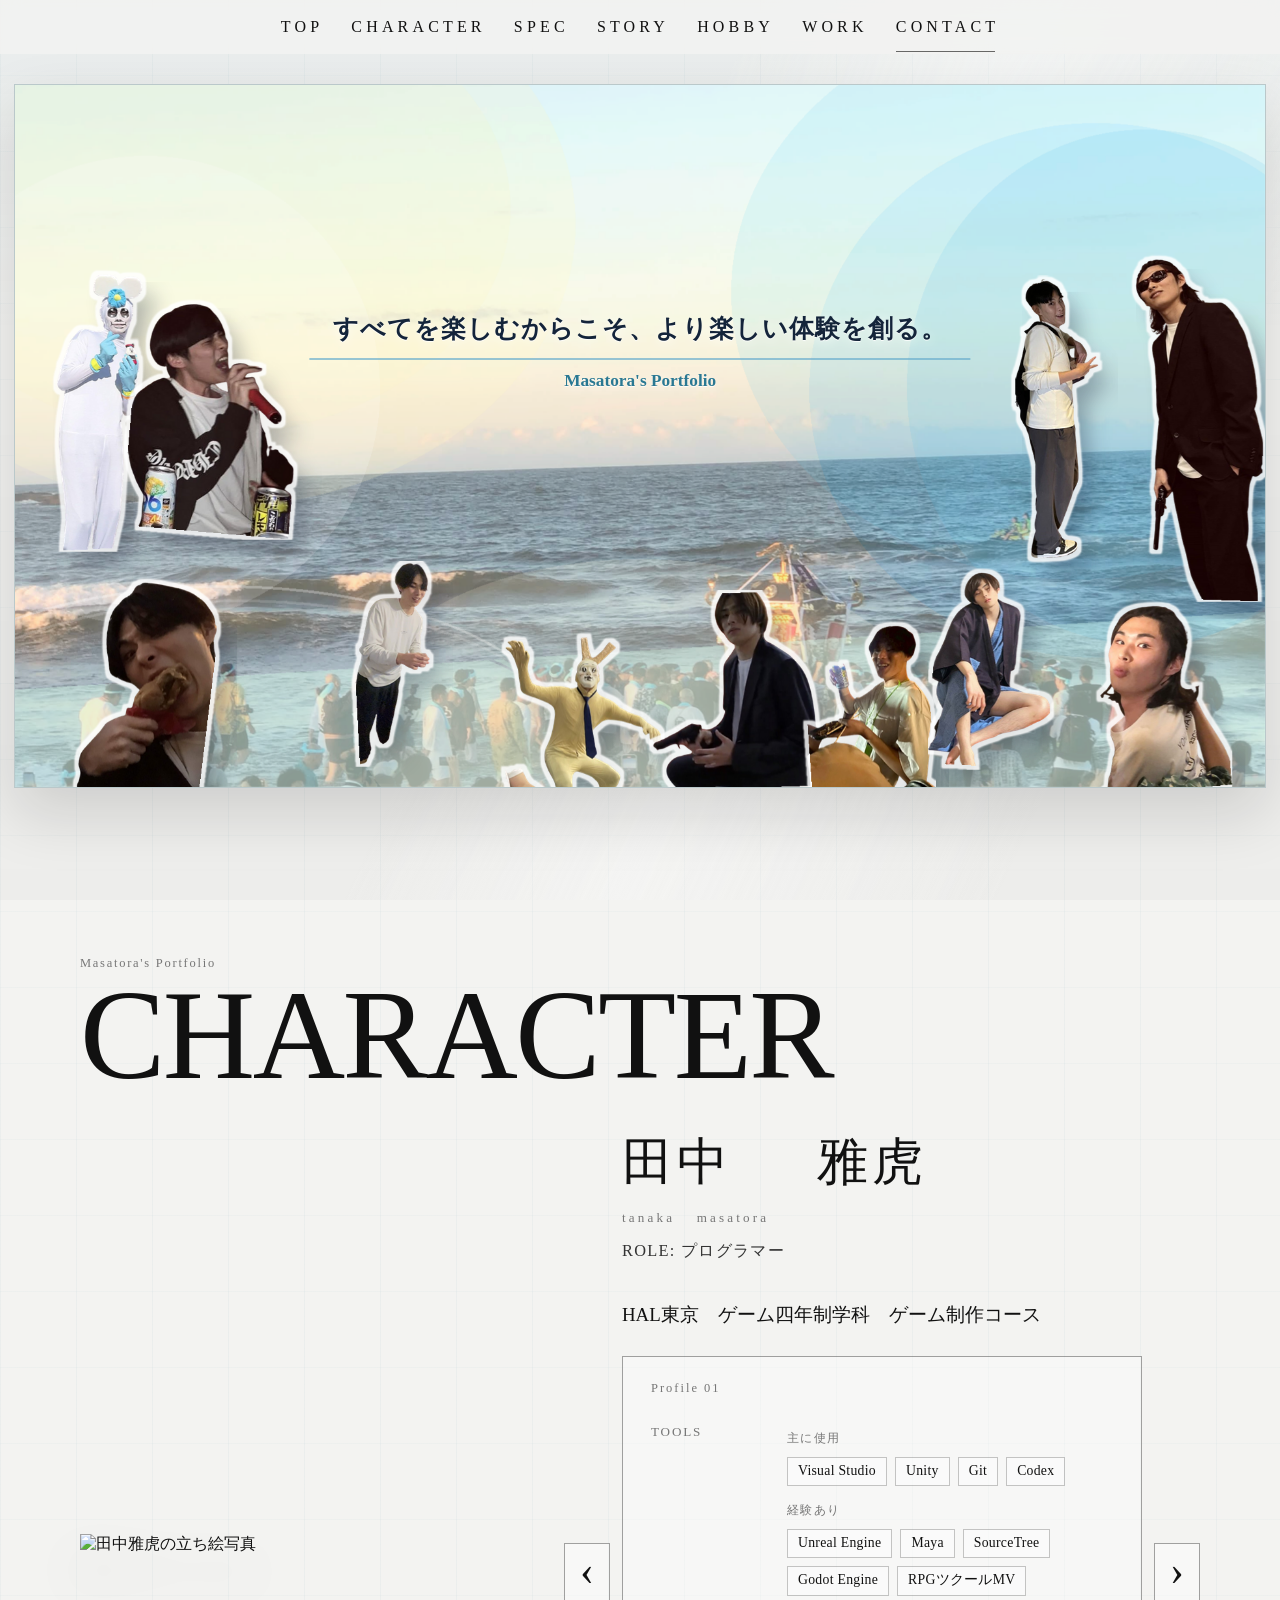
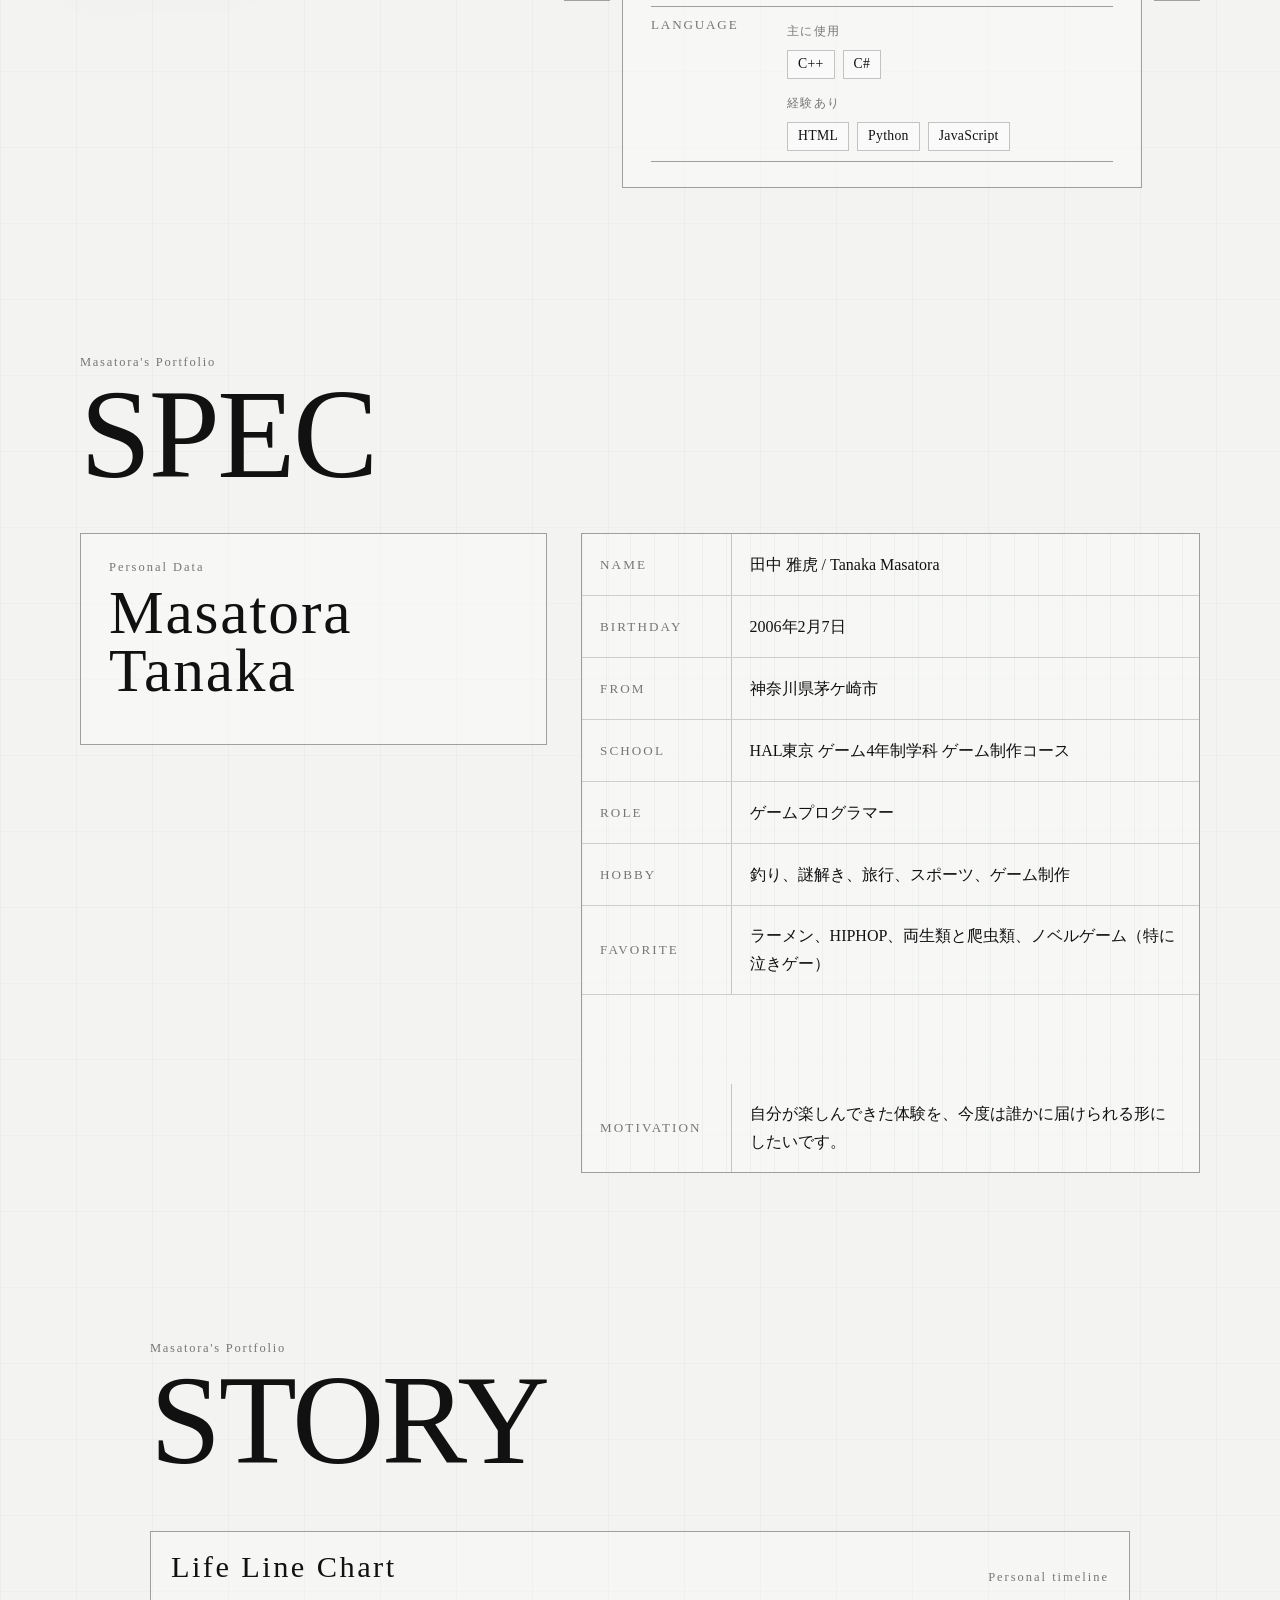
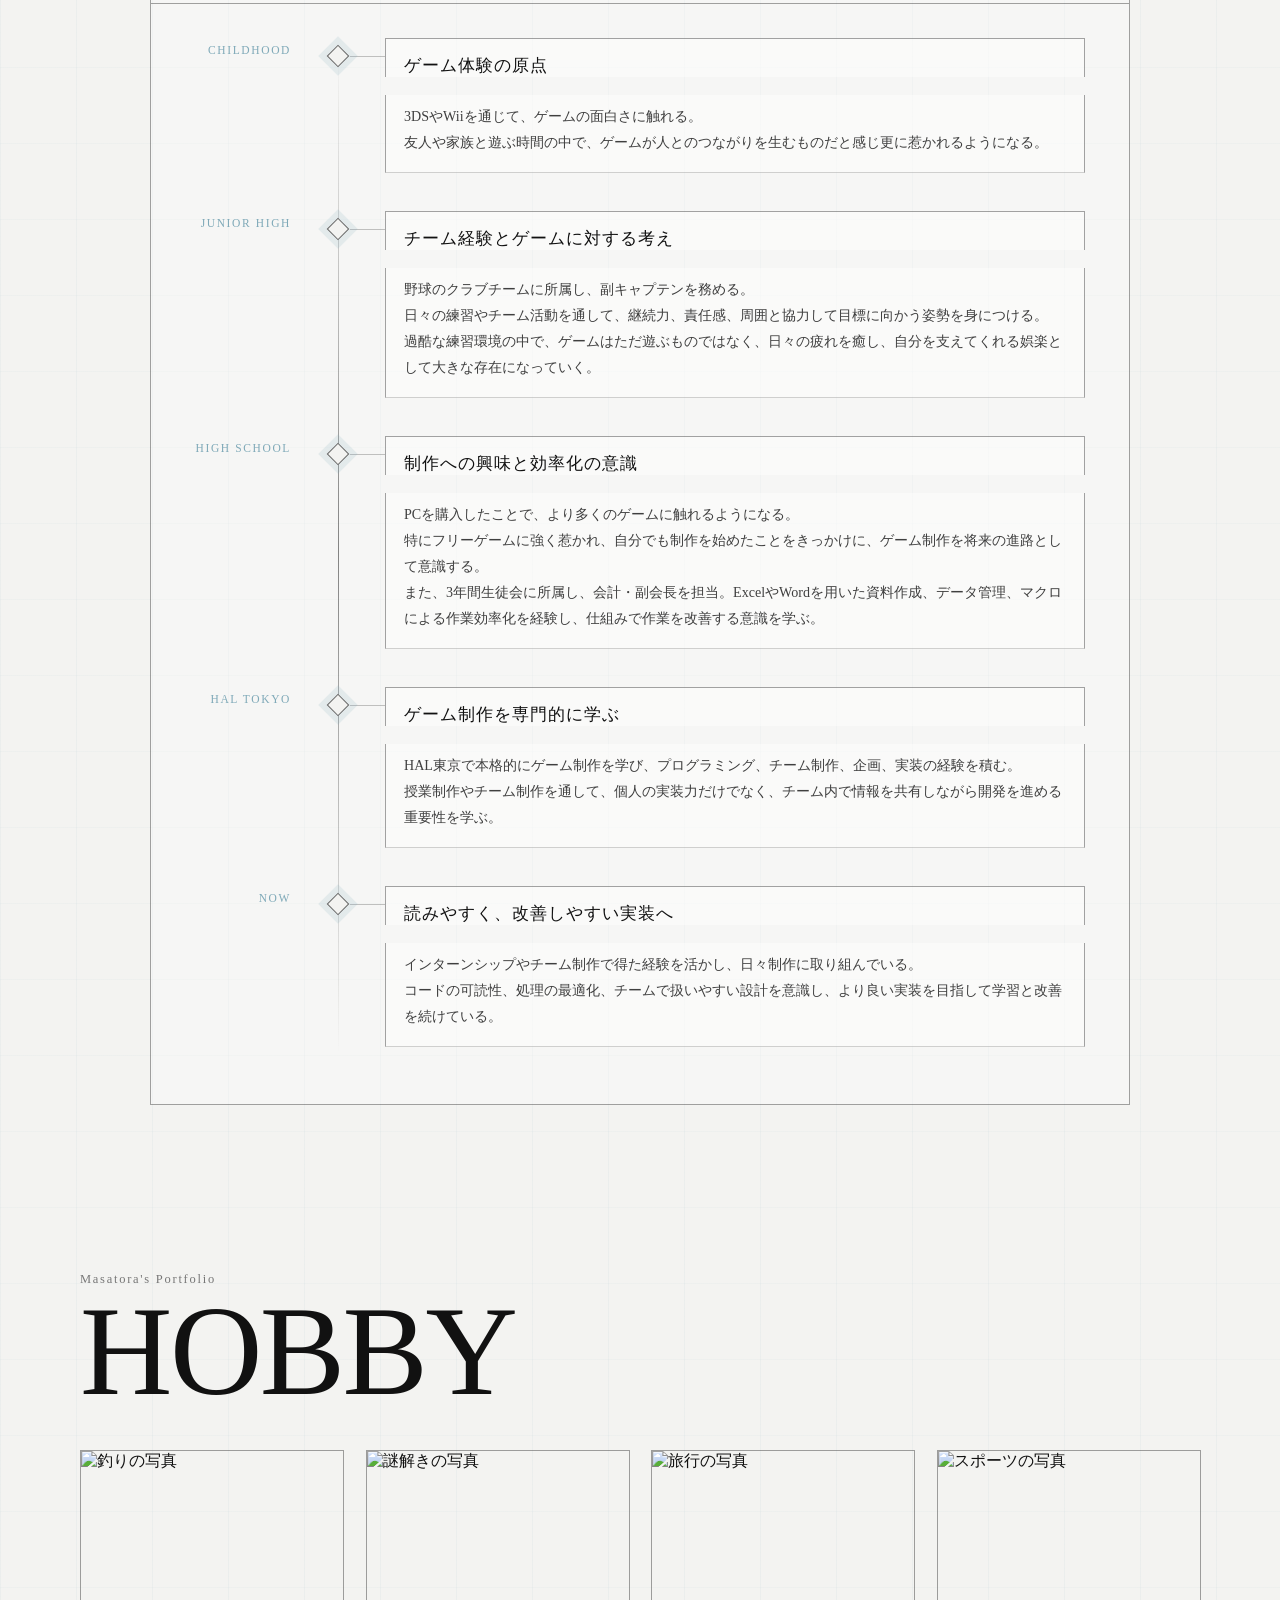
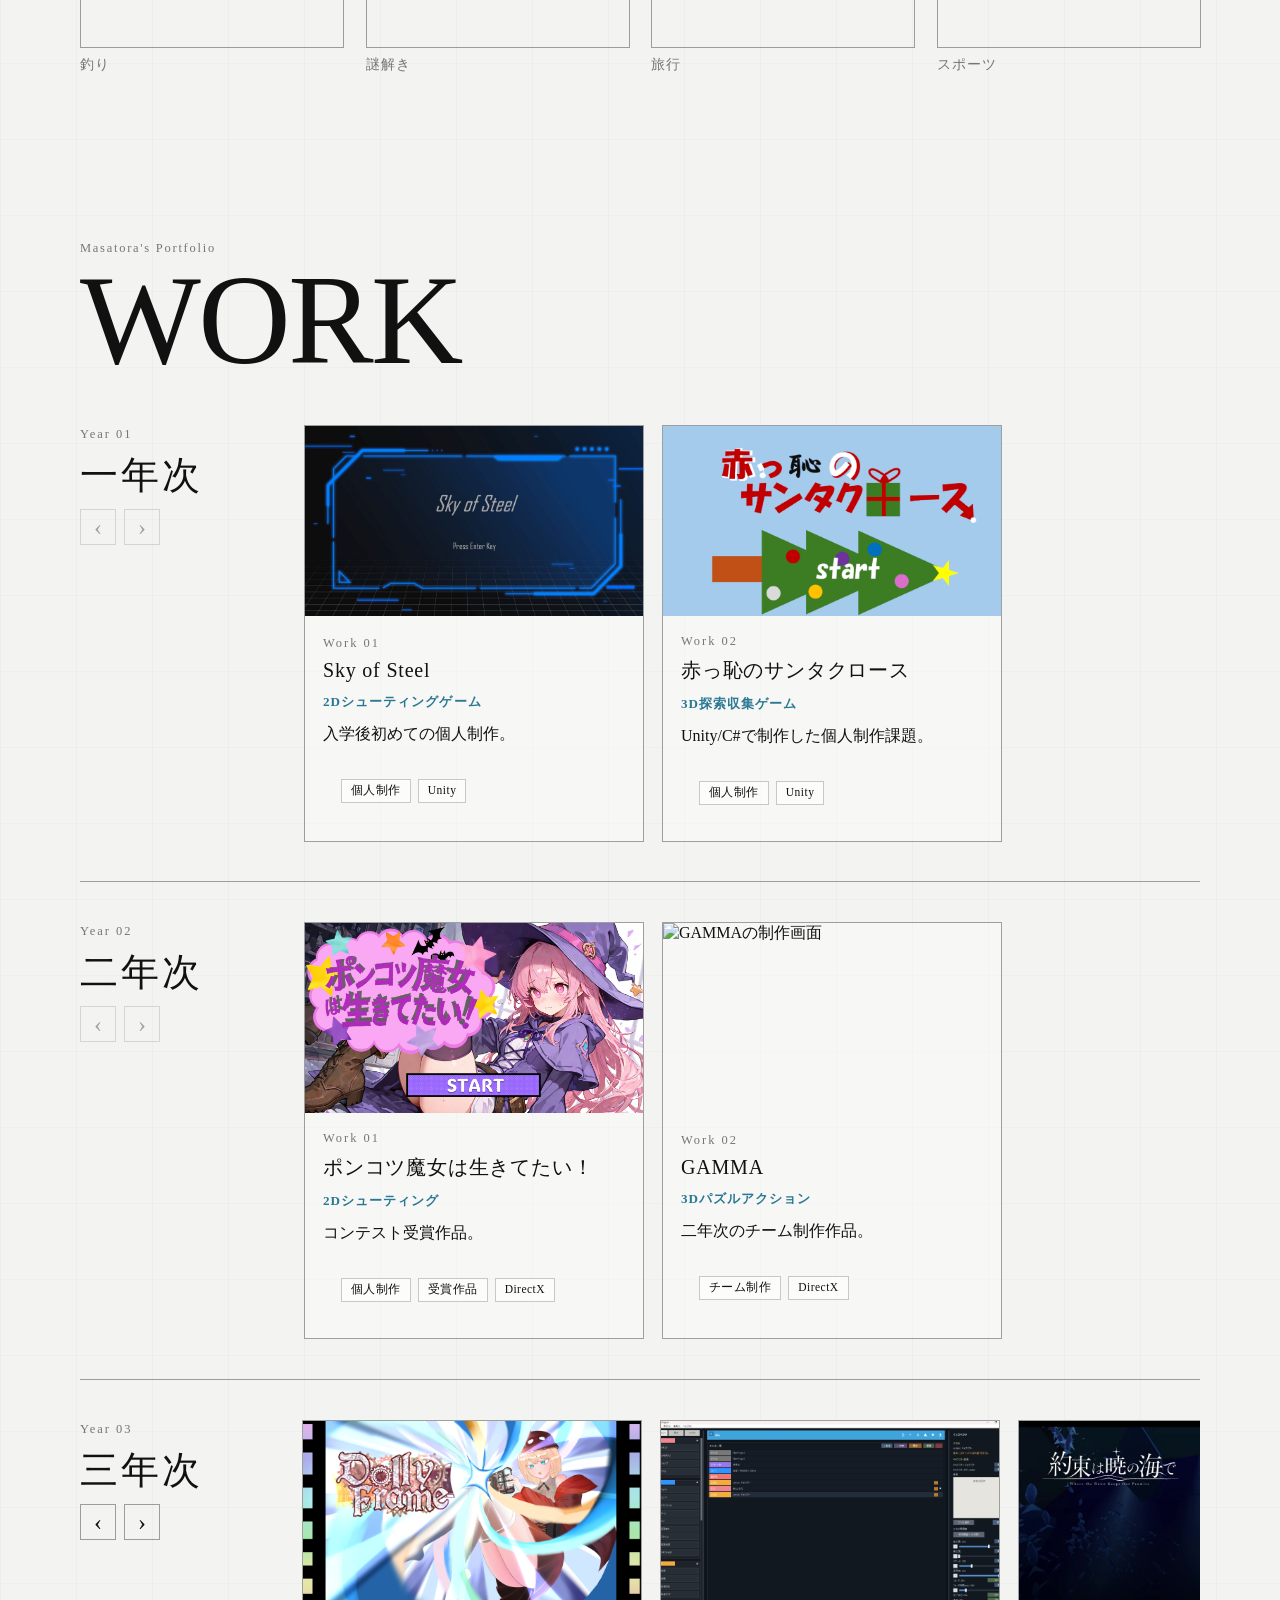
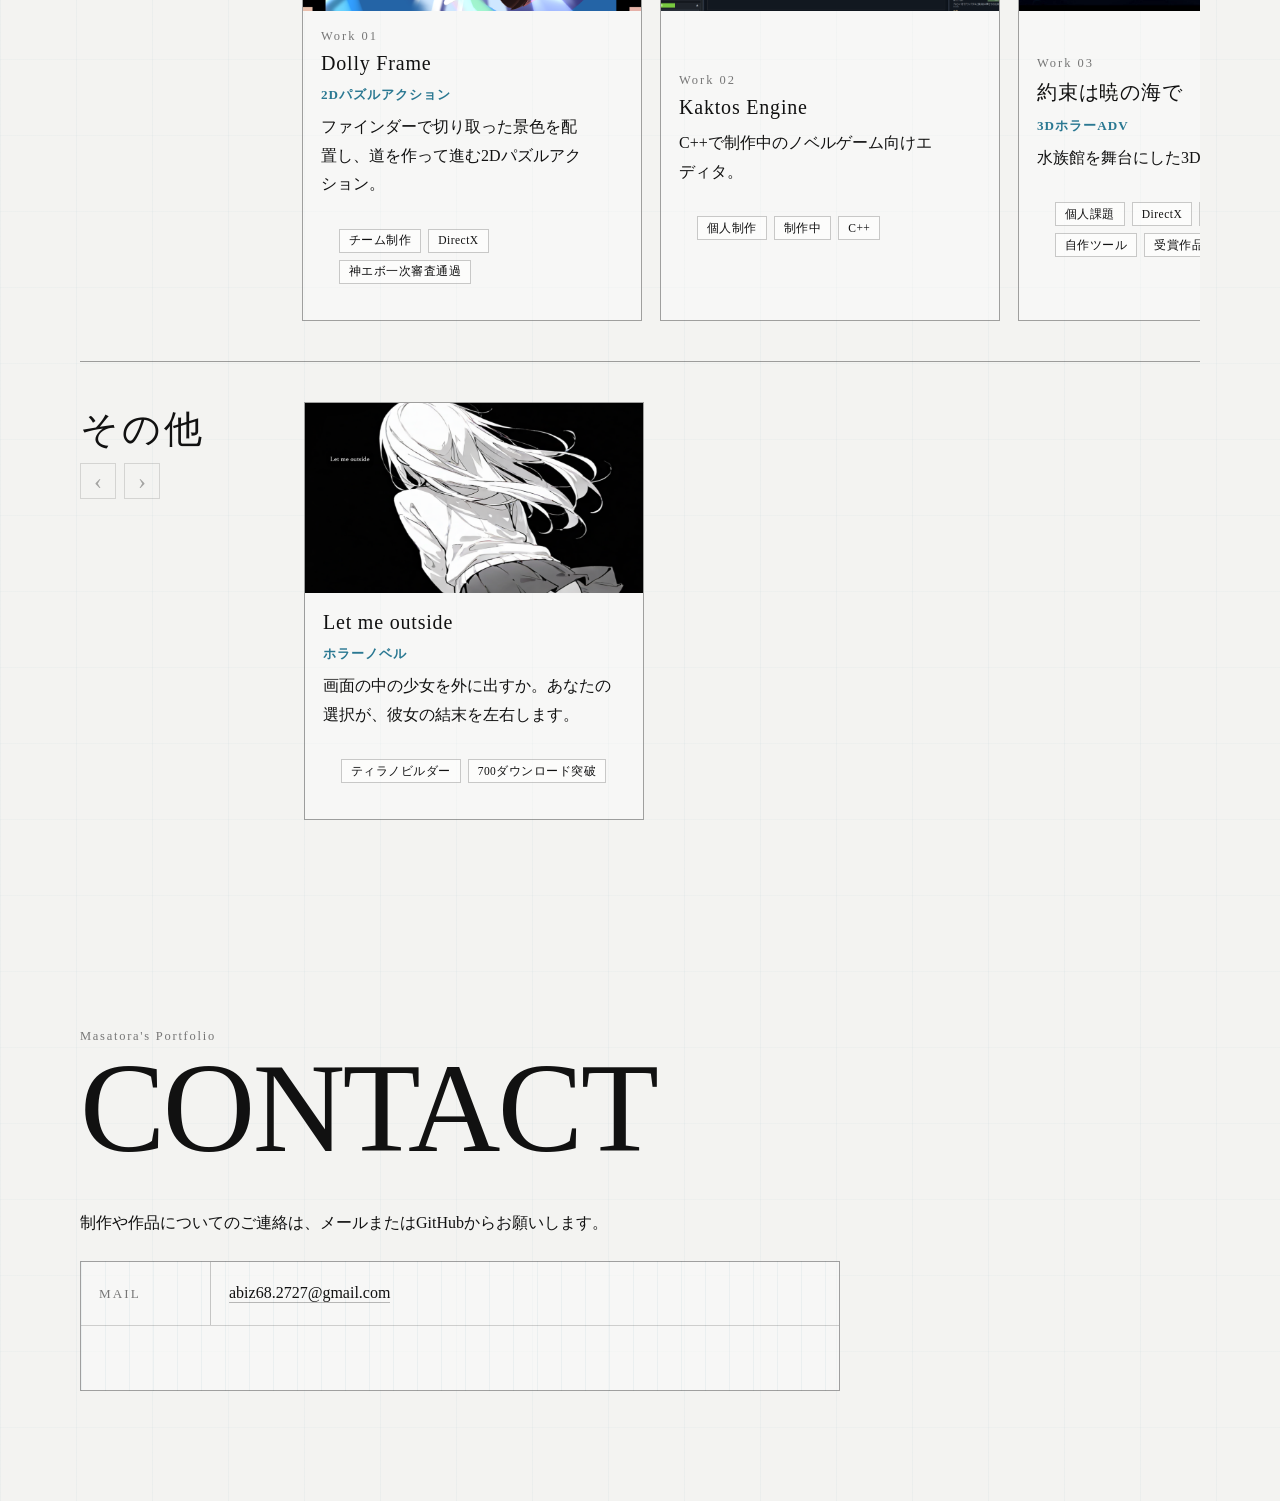
==== index.html @ d1d52187 "Add Let me outside to portfolio works" ====
<!doctype html>
<html lang="ja">
  <head>
    <meta charset="utf-8" />
    <meta name="viewport" content="width=device-width, initial-scale=1" />
    <title>Portfolio Kinetic Site</title>
    <link rel="stylesheet" href="./styles.css?v=hobby-fit-1" />
  </head>
  <body>
    <nav class="global-nav" aria-label="サイト内ナビゲーション">
      <a href="#top">TOP</a>
      <a href="#character">CHARACTER</a>
      <a href="#spec">SPEC</a>
      <a href="#story">STORY</a>
      <a href="#gallery">HOBBY</a>
      <a href="#works">WORK</a>
      <a href="#contact">CONTACT</a>
    </nav>

    <main id="top">
      <section class="hero panel hero-assembled">
        <div class="shards" aria-hidden="true">
          <span></span><span></span><span></span><span></span><span></span>
        </div>
        <div class="hero-copy">
          <p class="series">Kinetic Portfolio Project</p>
          <h1>STELLA<br />PORTFOLIO</h1>
          <p class="catch">終わりの先へ、作品を運ぶ。</p>
          <p class="lead">
            立ち絵、物語、スチル、制作作品だけを見せる仮組みLPです。
            画像や動画はあとから差し替えられるよう、すべて仮素材で置いています。
          </p>
        </div>
        <div class="key-visual hero-assembly" aria-label="Masatora's Portfolio main visual">
          <img class="hero-bg" src="./assets/portfolio-main-visual-bg.png" alt="" aria-hidden="true" />
          <div class="hero-motto">
            <p>すべてを楽しむからこそ、より楽しい体験を創る。</p>
            <span>Masatora's Portfolio</span>
          </div>
          <img class="hero-part hero-part-mouse" src="./assets/hero-parts/mouse.png" alt="" aria-hidden="true" />
          <img class="hero-part hero-part-mic" src="./assets/hero-parts/mic.png" alt="" aria-hidden="true" />
          <img class="hero-part hero-part-backpack" src="./assets/hero-parts/backpack.png" alt="" aria-hidden="true" />
          <img class="hero-part hero-part-suit" src="./assets/hero-parts/suit.png" alt="" aria-hidden="true" />
          <img class="hero-part hero-part-meat" src="./assets/hero-parts/meat.png" alt="" aria-hidden="true" />
          <img class="hero-part hero-part-white-shirt" src="./assets/hero-parts/white-shirt.png" alt="" aria-hidden="true" />
          <img class="hero-part hero-part-yellow" src="./assets/hero-parts/yellow.png" alt="" aria-hidden="true" />
          <img class="hero-part hero-part-crouch" src="./assets/hero-parts/crouch.png" alt="" aria-hidden="true" />
          <img class="hero-part hero-part-festival-food" src="./assets/hero-parts/festival-food.png" alt="" aria-hidden="true" />
          <img class="hero-part hero-part-yukata" src="./assets/hero-parts/yukata.png" alt="" aria-hidden="true" />
          <img class="hero-part hero-part-wink" src="./assets/hero-parts/wink.png" alt="" aria-hidden="true" />
        </div>
      </section>

      <section class="panel" id="character">
        <header class="section-title">
          <p>Masatora's Portfolio</p>
          <h2>CHARACTER</h2>
        </header>
        <div class="character-layout">
          <div class="character-portrait">
            <img src="./assets/me-removebg-preview.png" alt="田中雅虎の立ち絵写真" />
          </div>
          <div class="character-copy">
            <div class="character-identity">
              <p class="identity-name"><span>田中</span><span>雅虎</span></p>
              <p class="identity-reading"><span>tanaka</span><span>masatora</span></p>
              <strong>ROLE: プログラマー</strong>
            </div>
            <p class="role">HAL東京　ゲーム四年制学科　ゲーム制作コース</p>
            <div class="character-carousel" aria-label="プロフィール詳細">
              <button class="character-arrow character-arrow-left" type="button" data-character-prev aria-label="前のプロフィール">‹</button>
              <div class="character-slide-frame">
                <article class="character-slide is-active">
                  <p class="slide-index">Profile 01</p>
                  <dl class="profile-grid">
                    <div>
                      <dt>Tools</dt>
                      <dd>
                        <span class="skill-level">主に使用</span>
                        <ul class="tool-tags" aria-label="使用ツール">
                          <li>Visual Studio</li>
                          <li>Unity</li>
                          <li>Git</li>
                          <li>Codex</li>
                        </ul>
                        <span class="skill-level">経験あり</span>
                        <ul class="tool-tags" aria-label="経験のあるツール">
                          <li>Unreal Engine</li>
                          <li>Maya</li>
                          <li>SourceTree</li>
                          <li>Godot Engine</li>
                          <li>RPGツクールMV</li>
                        </ul>
                      </dd>
                    </div>
                    <div>
                      <dt>Language</dt>
                      <dd>
                        <span class="skill-level">主に使用</span>
                        <ul class="tool-tags" aria-label="使用言語">
                          <li>C++</li>
                          <li>C#</li>
                        </ul>
                        <span class="skill-level">経験あり</span>
                        <ul class="tool-tags" aria-label="経験のある言語">
                          <li>HTML</li>
                          <li>Python</li>
                          <li>JavaScript</li>
                        </ul>
                      </dd>
                    </div>
                  </dl>
                </article>
                <article class="character-slide">
                  <p class="slide-index">Profile 02</p>
                  <h3>Qualification</h3>
                  <ul class="info-list">
                    <li>情報検定　基本スキル</li>
                    <li>基本情報技術者</li>
                  </ul>
                </article>
                <article class="character-slide">
                  <p class="slide-index">Profile 03</p>
                  <h3>Award</h3>
                  <ul class="info-list">
                    <li>TPS学内コンテスト：構成力賞</li>
                    <li>Switch2Dゲーム学内コンテスト：意欲賞</li>
                    <li>神ゲー創造主レボリューション：一次ノミネート</li>
                    <li>3Dゲーム学内コンテスト：銅賞</li>
                    <li>一カ年精・皆勤賞</li>
                  </ul>
                </article>
                <article class="character-slide">
                  <p class="slide-index">Profile 04</p>
                  <h3>About Me</h3>
                  <p class="about-me-text">
                    ゲーム制作では、実装を通してアイデアを形にすることを大切にしています。
                    また、進行管理や情報共有も意識し、メンバーが作業しやすい環境づくりに取り組んできました。
                    読みやすく、改善しやすいコードを目指しながら、技術面とチーム開発の両方で貢献できるゲームプログラマーを目指しています。
                  </p>
                </article>
              </div>
              <button class="character-arrow character-arrow-right" type="button" data-character-next aria-label="次のプロフィール">›</button>
            </div>
          </div>
        </div>
      </section>

      <section class="panel spec" id="spec">
        <header class="section-title">
          <p>Masatora's Portfolio</p>
          <h2>SPEC</h2>
        </header>
        <div class="spec-layout">
          <div class="spec-lead">
            <p class="work-index">Personal Data</p>
            <h3>Masatora Tanaka</h3>
          </div>
          <div class="spec-board" aria-label="詳細プロフィール">
            <dl class="spec-table">
              <div>
                <dt>Name</dt>
                <dd>田中 雅虎 / Tanaka Masatora</dd>
              </div>
              <div>
                <dt>Birthday</dt>
                <dd>2006年2月7日</dd>
              </div>
              <div>
                <dt>From</dt>
                <dd>神奈川県茅ケ崎市</dd>
              </div>
              <div>
                <dt>School</dt>
                <dd>HAL東京 ゲーム4年制学科 ゲーム制作コース</dd>
              </div>
              <div>
                <dt>Role</dt>
                <dd>ゲームプログラマー</dd>
              </div>
              <div>
                <dt>Hobby</dt>
                <dd>釣り、謎解き、旅行、スポーツ、ゲーム制作</dd>
              </div>
              <div>
                <dt>Favorite</dt>
                <dd>ラーメン、HIPHOP、両生類と爬虫類、ノベルゲーム（特に泣きゲー）</dd>
              </div>
              <div>
                <dt>Personality</dt>
                <dd>場を明るくしながら、やるべきことは最後まで進めるタイプです。</dd>
              </div>
              <div>
                <dt>Motivation</dt>
                <dd>自分が楽しんできた体験を、今度は誰かに届けられる形にしたいです。</dd>
              </div>
            </dl>
          </div>
        </div>
      </section>

      <section class="story panel" id="story">
        <header class="section-title">
          <p>Masatora's Portfolio</p>
          <h2>STORY</h2>
        </header>
        <div class="life-chart" aria-label="ライフラインチャート">
          <div class="life-chart-head">
            <p>Life Line Chart</p>
            <span>Personal timeline</span>
          </div>
          <div class="life-chart-board">
            <div class="chart-grid" aria-hidden="true">
              <span></span>
              <span></span>
              <span></span>
            </div>
            <ol class="chart-points">
              <li style="--level: 46%;">
                <span class="point-dot"></span>
                <time>Childhood</time>
                <strong>ゲーム体験の原点</strong>
                <p>3DSやWiiを通じて、ゲームの面白さに触れる。<br />友人や家族と遊ぶ時間の中で、ゲームが人とのつながりを生むものだと感じ更に惹かれるようになる。</p>
              </li>
              <li style="--level: 34%;">
                <span class="point-dot"></span>
                <time>Junior High</time>
                <strong>チーム経験とゲームに対する考え</strong>
                <p>野球のクラブチームに所属し、副キャプテンを務める。<br />日々の練習やチーム活動を通して、継続力、責任感、周囲と協力して目標に向かう姿勢を身につける。<br />過酷な練習環境の中で、ゲームはただ遊ぶものではなく、日々の疲れを癒し、自分を支えてくれる娯楽として大きな存在になっていく。</p>
              </li>
              <li style="--level: 58%;">
                <span class="point-dot"></span>
                <time>High School</time>
                <strong>制作への興味と効率化の意識</strong>
                <p>PCを購入したことで、より多くのゲームに触れるようになる。<br />特にフリーゲームに強く惹かれ、自分でも制作を始めたことをきっかけに、ゲーム制作を将来の進路として意識する。<br />また、3年間生徒会に所属し、会計・副会長を担当。ExcelやWordを用いた資料作成、データ管理、マクロによる作業効率化を経験し、仕組みで作業を改善する意識を学ぶ。</p>
              </li>
              <li style="--level: 24%;">
                <span class="point-dot"></span>
                <time>HAL Tokyo</time>
                <strong>ゲーム制作を専門的に学ぶ</strong>
                <p>HAL東京で本格的にゲーム制作を学び、プログラミング、チーム制作、企画、実装の経験を積む。<br />授業制作やチーム制作を通して、個人の実装力だけでなく、チーム内で情報を共有しながら開発を進める重要性を学ぶ。</p>
              </li>
              <li style="--level: 16%;">
                <span class="point-dot"></span>
                <time>Now</time>
                <strong>読みやすく、改善しやすい実装へ</strong>
                <p>インターンシップやチーム制作で得た経験を活かし、日々制作に取り組んでいる。<br />コードの可読性、処理の最適化、チームで扱いやすい設計を意識し、より良い実装を目指して学習と改善を続けている。</p>
              </li>
            </ol>
          </div>
        </div>
      </section>

      <section class="panel" id="gallery">
        <header class="section-title">
          <p>Masatora's Portfolio</p>
          <h2>HOBBY</h2>
        </header>
        <div class="gallery-grid">
          <button class="hobby-card" type="button" data-hobby-open="fishing">
            <span class="hobby-frame"><img src="./assets/hobby-fishing.jpg" alt="釣りの写真" /></span>
            <span class="hobby-caption">釣り</span>
          </button>
          <button class="hobby-card" type="button" data-hobby-open="nazotoki">
            <span class="hobby-frame"><img src="./assets/hobby-nazotoki.jpg" alt="謎解きの写真" /></span>
            <span class="hobby-caption">謎解き</span>
          </button>
          <button class="hobby-card" type="button" data-hobby-open="travel">
            <span class="hobby-frame"><img src="./assets/hobby-travel.png" alt="旅行の写真" /></span>
            <span class="hobby-caption">旅行</span>
          </button>
          <button class="hobby-card" type="button" data-hobby-open="sports">
            <span class="hobby-frame"><img src="./assets/hobby-sports.png" alt="スポーツの写真" /></span>
            <span class="hobby-caption">スポーツ</span>
          </button>
        </div>
      </section>

      <section class="panel" id="works">
        <header class="section-title">
          <p>Masatora's Portfolio</p>
          <h2>WORK</h2>
        </header>
        <div class="works-by-year">
          <section class="work-year">
            <div class="work-year-head">
              <p>Year 01</p>
              <h3>一年次</h3>
            </div>
            <div class="work-year-grid">
              <button class="work-card work-card-button" type="button" data-work-open="sky">
                <img src="./assets/work-sky/sky-cover.png" alt="Sky of Steelのタイトル画面" />
                <div>
                  <p>Work 01</p>
                  <h3>Sky of Steel</h3>
                  <span class="work-card-genre">2Dシューティングゲーム</span>
                  <span class="work-card-summary">入学後初めての個人制作。</span>
                  <div class="work-tags" aria-label="作品タグ">
                    <span>個人制作</span>
                    <span>Unity</span>
                  </div>
                </div>
              </button>
              <button class="work-card work-card-button" type="button" data-work-open="santa">
                <img src="./assets/work-santa/santa-cover.png" alt="赤っ恥のサンタクロースのタイトル画面" />
                <div>
                  <p>Work 02</p>
                  <h3>赤っ恥のサンタクロース</h3>
                  <span class="work-card-genre">3D探索収集ゲーム</span>
                  <span class="work-card-summary">Unity/C#で制作した個人制作課題。</span>
                  <div class="work-tags" aria-label="作品タグ">
                    <span>個人制作</span>
                    <span>Unity</span>
                  </div>
                </div>
              </button>
            </div>
          </section>
          <section class="work-year">
            <div class="work-year-head">
              <p>Year 02</p>
              <h3>二年次</h3>
            </div>
            <div class="work-year-grid">
              <button class="work-card work-card-button" type="button" data-work-open="ponkotsu">
                <img src="./assets/work-ponkotsu/ponkotsu-cover.jpg" alt="ポンコツ魔女は生きてたい！のタイトル画面" />
                <div>
                  <p>Work 01</p>
                  <h3>ポンコツ魔女は生きてたい！</h3>
                  <span class="work-card-genre">2Dシューティング</span>
                  <span class="work-card-summary">コンテスト受賞作品。</span>
                  <div class="work-tags" aria-label="作品タグ">
                    <span>個人制作</span>
                    <span>受賞作品</span>
                    <span>DirectX</span>
                  </div>
                </div>
              </button>
              <button class="work-card work-card-button" type="button" data-work-open="gamma">
                <img src="./assets/work-gamma/gamma-1.webp" alt="GAMMAの制作画面" />
                <div>
                  <p>Work 02</p>
                  <h3>GAMMA</h3>
                  <span class="work-card-genre">3Dパズルアクション</span>
                  <span class="work-card-summary">二年次のチーム制作作品。</span>
                  <div class="work-tags" aria-label="作品タグ">
                    <span>チーム制作</span>
                    <span>DirectX</span>
                  </div>
                </div>
              </button>
            </div>
          </section>
          <section class="work-year">
            <div class="work-year-head">
              <p>Year 03</p>
              <h3>三年次</h3>
            </div>
            <div class="work-year-grid">
              <button class="work-card work-card-button" type="button" data-work-open="dolly">
                <img src="./assets/work-dolly/dolly-cover.png?v=20260917" alt="Dolly Frameのキービジュアル" />
                <div>
                  <p>Work 01</p>
                  <h3>Dolly Frame</h3>
                  <span class="work-card-genre">2Dパズルアクション</span>
                  <span class="work-card-summary">ファインダーで切り取った景色を配置し、道を作って進む2Dパズルアクション。</span>
                  <div class="work-tags" aria-label="作品タグ">
                    <span>チーム制作</span>
                    <span>DirectX</span>
                    <span>神エボ一次審査通過</span>
                  </div>
                </div>
              </button>
              <button class="work-card work-card-button" type="button" data-work-open="kaktos">
                <img src="./assets/work-kaktos/kaktos-editor.png" alt="Kaktos Engineのエディタ画面" />
                <div>
                  <p>Work 02</p>
                  <h3>Kaktos Engine</h3>
                  <span class="work-card-summary">C++で制作中のノベルゲーム向けエディタ。</span>
                  <div class="work-tags" aria-label="作品タグ">
                    <span>個人制作</span>
                    <span>制作中</span>
                    <span>C++</span>
                  </div>
                </div>
              </button>
              <button class="work-card work-card-button" type="button" data-work-open="akatuki">
                <img src="./assets/work-akatuki/akatuki-cover.jpg" alt="約束は暁の海でのタイトル画面" />
                <div>
                  <p>Work 03</p>
                  <h3>約束は暁の海で</h3>
                  <span class="work-card-genre">3DホラーADV</span>
                  <span class="work-card-summary">水族館を舞台にした3DホラーADV。</span>
                  <div class="work-tags" aria-label="作品タグ">
                    <span>個人課題</span>
                    <span>DirectX</span>
                    <span>HLSL</span>
                    <span>自作ツール</span>
                    <span>受賞作品</span>
                  </div>
                </div>
              </button>
            </div>
          </section>
          <section class="work-year">
            <div class="work-year-head">
              <h3>その他</h3>
            </div>
            <div class="work-year-grid">
              <button class="work-card work-card-button" type="button" data-work-open="let-me-outside">
                <img src="./assets/work-let-me-outside/cover.png" alt="Let me outsideのキービジュアル" loading="lazy" />
                <div>
                  <h3>Let me outside</h3>
                  <span class="work-card-genre">ホラーノベル</span>
                  <span class="work-card-summary">画面の中の少女を外に出すか。あなたの選択が、彼女の結末を左右します。</span>
                  <div class="work-tags" aria-label="作品タグ">
                    <span>ティラノビルダー</span>
                    <span>700ダウンロード突破</span>
                  </div>
                </div>
              </button>
            </div>
          </section>
        </div>
      </section>

      <section class="panel contact" id="contact">
        <header class="section-title">
          <p>Masatora's Portfolio</p>
          <h2>CONTACT</h2>
        </header>
        <div class="contact-layout">
          <p>
            制作や作品についてのご連絡は、メールまたはGitHubからお願いします。
          </p>
          <dl class="contact-list">
            <div>
              <dt>Mail</dt>
              <dd><a href="mailto:abiz68.2727@gmail.com">abiz68.2727@gmail.com</a></dd>
            </div>
            <div>
              <dt>GitHub</dt>
              <dd><a href="https://github.com/EsteLLe497" target="_blank" rel="noopener noreferrer">github.com/EsteLLe497</a></dd>
            </div>
          </dl>
        </div>
      </section>
    </main>

    <div class="work-modal" id="let-me-outside-modal" aria-hidden="true">
      <div class="work-modal-backdrop" data-work-close></div>
      <section class="work-modal-panel" role="dialog" aria-modal="true" aria-labelledby="let-me-outside-title">
        <button class="modal-close" type="button" data-work-close aria-label="閉じる">×</button>
        <div class="work-viewer">
          <div class="viewer-media">
            <button class="viewer-arrow viewer-arrow-left" type="button" data-slide-prev aria-label="前の写真">‹</button>
            <div class="viewer-stage" data-slide-stage>
              <img class="work-slide is-active" src="./assets/work-let-me-outside/cover.png" alt="Let me outsideのキービジュアル" />
              <img class="work-slide" src="./assets/work-let-me-outside/screen-1.png" alt="Let me outsideのゲーム画面 1" loading="lazy" />
              <img class="work-slide" src="./assets/work-let-me-outside/screen-2.png" alt="Let me outsideのゲーム画面 2" loading="lazy" />
              <img class="work-slide" src="./assets/work-let-me-outside/screen-3.png" alt="Let me outsideのゲーム画面 3" loading="lazy" />
              <img class="work-slide" src="./assets/work-let-me-outside/screen-4.png" alt="Let me outsideのゲーム画面 4" loading="lazy" />
            </div>
            <button class="viewer-arrow viewer-arrow-right" type="button" data-slide-next aria-label="次の写真">›</button>
          </div>
        </div>
        <div class="work-detail">
          <h3 id="let-me-outside-title">Let me outside</h3>
          <p>画面の中の少女から「私を、ここから出してください。」と頼まれる短編ホラーノベルです。彼女の願いにどう応えるか、その選択が結末に関わります。</p>
          <dl>
            <div><dt>制作環境</dt><dd>ティラノビルダー / ティラノスクリプト</dd></div>
            <div><dt>プレイ時間</dt><dd>約15分</dd></div>
            <div><dt>配布実績</dt><dd>700ダウンロード突破</dd></div>
            <div><dt>配布ページ</dt><dd><a class="work-repo-link" href="https://novelgame.jp/games/show/14218" target="_blank" rel="noopener noreferrer">ノベルゲームコレクションで遊ぶ</a></dd></div>
          </dl>
          <div class="work-pr-block">
            <section>
              <h4>工夫点</h4>
              <p>少女が画面の境界を越えてくるような怖さを出すため、ティラノスクリプトで画面サイズを変えたり、文字を表示枠からあふれさせたりしました。普段は固定されている画面や文字枠そのものを、恐怖演出に使いました。</p>
            </section>
          </div>
        </div>
      </section>
    </div>

    <div class="work-modal" id="dolly-modal" aria-hidden="true">
      <div class="work-modal-backdrop" data-work-close></div>
      <section class="work-modal-panel" role="dialog" aria-modal="true" aria-labelledby="dolly-title">
        <button class="modal-close" type="button" data-work-close aria-label="閉じる">×</button>
        <div class="work-viewer">
          <div class="viewer-media">
            <button class="viewer-arrow viewer-arrow-left" type="button" data-slide-prev aria-label="前のメディア">‹</button>
            <div class="viewer-stage" data-slide-stage>
              <video class="work-slide is-active" src="./assets/work-dolly/dolly-demo.mp4?v=20260917" controls playsinline preload="metadata"></video>
              <img class="work-slide" src="./assets/work-dolly/dolly-cover.png?v=20260917" alt="Dolly Frame キービジュアル" />
              <img class="work-slide" src="./assets/work-dolly/dolly-1.png" alt="Dolly Frame プレイ画面 1" />
              <img class="work-slide" src="./assets/work-dolly/dolly-2.png" alt="Dolly Frame プレイ画面 2" />
              <img class="work-slide" src="./assets/work-dolly/dolly-3.png" alt="Dolly Frame プレイ画面 3" />
              <img class="work-slide" src="./assets/work-dolly/dolly-4.png" alt="Dolly Frame プレイ画面 4" />
              <img class="work-slide" src="./assets/work-dolly/dolly-final-stage.png" alt="Dolly Frame 完成版のステージ画面" />
            </div>
            <button class="viewer-arrow viewer-arrow-right" type="button" data-slide-next aria-label="次のメディア">›</button>
          </div>
          <div class="work-media-notes">
            <p>Game Screenshots</p>
            <div class="work-media-thumbs" aria-label="Dolly Frame スクリーンショット">
              <button type="button" data-slide-jump="1">
                <img src="./assets/work-dolly/dolly-cover.png?v=20260917" alt="キービジュアルのサムネイル" />
                <span>Key Visual</span>
              </button>
              <button type="button" data-slide-jump="6">
                <img src="./assets/work-dolly/dolly-final-stage.png" alt="完成版ステージのサムネイル" />
                <span>Final Stage</span>
              </button>
              <button type="button" data-slide-jump="4">
                <img src="./assets/work-dolly/dolly-3.png" alt="暗闇ステージのサムネイル" />
                <span>Lighting</span>
              </button>
            </div>
            <span class="work-media-caption">動画、キービジュアル、プレイ画面をスライドで確認できます。</span>
          </div>
          <div class="work-ingenuity">
            <p>工夫点</p>
            <ul>
              <li>撮影できる対象にエフェクトを出し、シャッターを切る前に撮影可否が分かるようにしました。</li>
              <li>切り取った画像の透明部分まで足場になると見た目と操作がずれるため、アルファ情報から当たり判定を生成しました。</li>
              <li>各マップのポストプロセスとライティングを担当し、地下マップでは暗闇の演出とプレイヤーの視認性を両立させました。</li>
              <li>地下マップの巨大テクスチャを分割して管理し、未使用アセットの削除、エフェクトの寿命管理、必要時の生成を実施。描画・メモリ・Entity数の増加を抑えました。</li>
            </ul>
          </div>
        </div>
        <div class="work-detail">
          <p class="work-index">Work 01</p>
          <h3 id="dolly-title">Dolly Frame</h3>
          <p>三年次 チーム制作作品</p>
          <dl>
            <div><dt>制作期間</dt><dd>3か月</dd></div>
            <div><dt>制作環境</dt><dd>DirectX</dd></div>
            <div><dt>制作人数</dt><dd>10人</dd></div>
            <div><dt>Repository</dt><dd><a class="work-repo-link" href="https://github.com/EsteLLe497/DollyFrame_jam" target="_blank" rel="noopener noreferrer">github.com/EsteLLe497/DollyFrame_jam</a></dd></div>
          </dl>
          <p>
            ファインダーで切り取った景色をステージに配置し、地形を変えながら進む2Dパズルアクションです。10人のチームで制作し、リーダー・PMとして進行管理を行いながら、プレイヤー操作や当たり判定、各マップの描画演出を実装しました。
          </p>
          <div class="work-pr-block">
            <section>
              <h4>担当範囲</h4>
              <ul>
                <li>リーダー・PMとして制作進行を管理</li>
                <li>コアプログラマーとしてゲームプレイと描画演出を実装</li>
              </ul>
            </section>
            <section>
              <h4>実装内容</h4>
              <ul>
                <li>透過画像を基にした当たり判定の生成</li>
                <li>プレイヤー操作と撮影可能対象の表示</li>
                <li>各マップのポストプロセス・ライティング、地下マップの暗闇シェーディング</li>
              </ul>
            </section>
          </div>
        </div>
      </section>
    </div>

    <div class="work-modal" id="kaktos-modal" aria-hidden="true">
      <div class="work-modal-backdrop" data-work-close></div>
      <section class="work-modal-panel" role="dialog" aria-modal="true" aria-labelledby="kaktos-title">
        <button class="modal-close" type="button" data-work-close aria-label="閉じる">×</button>
        <div class="work-viewer">
          <div class="viewer-media">
            <button class="viewer-arrow viewer-arrow-left" type="button" data-slide-prev aria-label="前のメディア">‹</button>
            <div class="viewer-stage" data-slide-stage>
              <img class="work-slide is-active" src="./assets/work-kaktos/kaktos-editor.png" alt="Kaktos Engine エディタ画面" />
              <img class="work-slide" src="./assets/work-kaktos/kaktos-flow.png" alt="Kaktos Engine フローグラフ画面" />
              <img class="work-slide" src="./assets/work-kaktos/kaktos-world.png" alt="Kaktos Engine 作品設計画面" />
            </div>
            <button class="viewer-arrow viewer-arrow-right" type="button" data-slide-next aria-label="次のメディア">›</button>
          </div>
          <div class="work-ingenuity">
            <p>工夫点</p>
            <ul>
              <li>C++ / Win32 APIベースで、独自のゲームエディタとランタイムを実装しています。</li>
              <li>C++でシナリオコマンドのデータを共通化し、インスペクタで編集した内容をプレビューと分岐グラフでも使えるようにしました。画面ごとに同じ設定を入力する手間がありません。</li>
              <li>変数、分岐、選択肢、キャラクター表示など、ノベルゲームに必要な基本システムをエディタ上から編集できる形にしました。</li>
            </ul>
          </div>
        </div>
        <div class="work-detail">
          <p class="work-index">Work 02</p>
          <h3 id="kaktos-title">Kaktos Engine</h3>
          <p>三年次 制作中作品</p>
          <dl>
            <div><dt>制作期間</dt><dd>3か月</dd></div>
            <div><dt>制作環境</dt><dd>C++</dd></div>
            <div><dt>制作人数</dt><dd>1人</dd></div>
            <div><dt>Repository</dt><dd><a class="work-repo-link" href="https://github.com/EsteLLe497/KaktosEngine" target="_blank" rel="noopener noreferrer">github.com/EsteLLe497/KaktosEngine</a></dd></div>
          </dl>
          <p>
            C++で制作しているノベルゲーム向けエディタです。
            ティラノビルダーやNolaを参考に、シナリオ編集、プレビュー、素材管理、変数管理、分岐のフローグラフ表示、作品設計機能を実装しています。
            制作中に必要な情報を一画面で扱えるようにし、イベント編集や変数操作をインスペクタから直感的に行える点を重視しました。
          </p>
        </div>
      </section>
    </div>

    <div class="work-modal" id="akatuki-modal" aria-hidden="true">
      <div class="work-modal-backdrop" data-work-close></div>
      <section class="work-modal-panel" role="dialog" aria-modal="true" aria-labelledby="akatuki-title">
        <button class="modal-close" type="button" data-work-close aria-label="閉じる">×</button>
        <div class="work-viewer">
          <div class="viewer-media">
            <button class="viewer-arrow viewer-arrow-left" type="button" data-slide-prev aria-label="前のメディア">‹</button>
            <div class="viewer-stage" data-slide-stage>
              <video class="work-slide is-active" src="./assets/work-akatuki/akatuki-demo.mp4" poster="./assets/work-akatuki/akatuki-cover.jpg" controls playsinline preload="metadata"></video>
              <img class="work-slide" src="./assets/work-akatuki/akatuki-cover.jpg" alt="約束は暁の海で タイトル画面" />
              <img class="work-slide" src="./assets/work-akatuki/akatuki-aquarium.png" alt="水槽内を見渡すゲーム画面" />
              <img class="work-slide" src="./assets/work-akatuki/akatuki-tunnel.png" alt="水族館のトンネルを歩くゲーム画面" />
              <img class="work-slide" src="./assets/work-akatuki/akatuki-ocean.png" alt="海岸の水面表現" />
              <img class="work-slide" src="./assets/work-akatuki/akatuki-dialogue.png" alt="会話とホラー演出のゲーム画面" />
              <img class="work-slide" src="./assets/work-akatuki/akatuki-horror.png" alt="懐中電灯と手形によるホラー演出" />
              <img class="work-slide" src="./assets/work-akatuki/akatuki-story-editor.png" alt="シナリオ編集とプレビューを行う専用ツール" />
              <img class="work-slide" src="./assets/work-akatuki/akatuki-flow-chart.png" alt="分岐を可視化するストーリーフローチャート" />
            </div>
            <button class="viewer-arrow viewer-arrow-right" type="button" data-slide-next aria-label="次のメディア">›</button>
          </div>
          <div class="work-media-notes">
            <p>Game &amp; Development Tool</p>
            <div class="work-media-thumbs" aria-label="約束は暁の海でのスクリーンショット">
              <button type="button" data-slide-jump="2">
                <img src="./assets/work-akatuki/akatuki-aquarium.png" alt="水槽内のサムネイル" />
                <span>Aquarium</span>
              </button>
              <button type="button" data-slide-jump="6">
                <img src="./assets/work-akatuki/akatuki-horror.png" alt="ホラー演出のサムネイル" />
                <span>Horror</span>
              </button>
              <button type="button" data-slide-jump="7">
                <img src="./assets/work-akatuki/akatuki-story-editor.png" alt="シナリオ編集ツールのサムネイル" />
                <span>Story Tool</span>
              </button>
            </div>
            <span class="work-media-caption">ゲーム画面と、制作効率を上げるために開発したシナリオツールです。</span>
          </div>
          <div class="work-ingenuity">
            <p>工夫点</p>
            <ul>
              <li>HLSLでコースティクス、体積散乱、屈折、フレネル反射を組み合わせ、水槽越しの光や水中の濁りを表現しました。水槽・水中トンネル・海岸でパラメータを分け、場面ごとの空気感を作っています。</li>
              <li>ポイントライトとスポットライトを最大8灯まで扱うローカルライティングを実装し、ImGui製エディタで位置・色・強度・照射角を調整できるようにしました。</li>
              <li>大水槽を正面から見ると描画負荷が上がるため、フレーム時間を平滑化し、描画解像度を55〜100%の7段階で調整。下げる条件と戻す条件に差をつけ、解像度が頻繁に上下するのを抑えました。</li>
              <li>暗所では懐中電灯の照射範囲と壁面の手形演出を連動させ、見える範囲を絞ること自体が恐怖演出になるように設計しました。</li>
            </ul>
          </div>
        </div>
        <div class="work-detail">
          <p class="work-index">Work 03</p>
          <h3 id="akatuki-title">約束は暁の海で</h3>
          <p>三年次 個人課題作品</p>
          <dl>
            <div><dt>制作期間</dt><dd>2か月</dd></div>
            <div><dt>制作環境</dt><dd>DirectX</dd></div>
            <div><dt>制作人数</dt><dd>1人</dd></div>
            <div><dt>Repository</dt><dd><a class="work-repo-link" href="https://github.com/EsteLLe497/Aquallium_Game" target="_blank" rel="noopener noreferrer">github.com/EsteLLe497/Aquallium_Game</a></dd></div>
          </dl>
          <p>水族館を舞台に、探索と会話を通して真相を追う3DホラーADVです。三年次の個人課題としてDirectX 11とHLSLで制作しました。水中表現・照明・ホラー演出に加え、シナリオを安全に編集するための制作支援ツールも自作しています。</p>
          <div class="work-pr-block">
            <section>
              <h4>ゲーム実装</h4>
              <ul>
                <li>魚・クラゲ・水槽・海岸を個別の描画パスで構成し、水辺表現とホラー演出を両立。</li>
                <li>水槽の照明を切り替える操作を探索に組み込み、光が当たると見える文字を手がかりにしました。</li>
                <li>停電、魚の衝突、追跡などのイベントを状態遷移として管理し、演出・音・会話を同期。</li>
              </ul>
            </section>
            <section>
              <h4>Story Flow Editor</h4>
              <ul>
                <li>Dialogue、Event、Flag、Condition、Transitionのノードを編集し、分岐をフローチャートで可視化。</li>
                <li>会話ファイルを手で書き換える手間を減らすため、ImGuiで話者・表情・本文を編集できるようにしました。Direct3D 11の描画結果をプレビューに使い、背景に立ち絵と台詞を重ねて確認できます。</li>
                <li>ノードIDの重複、遷移先の欠落、参照スクリプトの不在を検証し、シナリオの記述ミスを早期に検出。</li>
              </ul>
            </section>
          </div>
        </div>
      </section>
    </div>

    <div class="work-modal" id="sky-modal" aria-hidden="true">
      <div class="work-modal-backdrop" data-work-close></div>
      <section class="work-modal-panel" role="dialog" aria-modal="true" aria-labelledby="sky-title">
        <button class="modal-close" type="button" data-work-close aria-label="閉じる">×</button>
        <div class="work-viewer">
          <div class="viewer-media">
            <button class="viewer-arrow viewer-arrow-left" type="button" data-slide-prev aria-label="前のメディア">‹</button>
            <div class="viewer-stage" data-slide-stage>
              <img class="work-slide is-active" src="./assets/work-sky/sky-cover.png" alt="Sky of Steel タイトル画面" />
              <img class="work-slide" src="./assets/work-sky/sky-1.png" alt="Sky of Steel 機体選択画面 1" />
              <img class="work-slide" src="./assets/work-sky/sky-2.png" alt="Sky of Steel 機体選択画面 2" />
              <img class="work-slide" src="./assets/work-sky/sky-3.png" alt="Sky of Steel 機体選択画面 3" />
              <img class="work-slide" src="./assets/work-sky/sky-4.png" alt="Sky of Steel プレイ画面 1" />
              <img class="work-slide" src="./assets/work-sky/sky-5.png" alt="Sky of Steel プレイ画面 2" />
              <img class="work-slide" src="./assets/work-sky/sky-6.png" alt="Sky of Steel プレイ画面 3" />
            </div>
            <button class="viewer-arrow viewer-arrow-right" type="button" data-slide-next aria-label="次のメディア">›</button>
          </div>
          <div class="work-ingenuity">
            <p>工夫点</p>
            <ul>
              <li>機体を3種類用意し、それぞれ違う役割を持たせることで、遊び方の幅を広げました。</li>
            </ul>
          </div>
        </div>
        <div class="work-detail">
          <p class="work-index">Work 01</p>
          <h3 id="sky-title">Sky of Steel</h3>
          <p>入学後初めての個人制作</p>
          <dl>
            <div><dt>制作期間</dt><dd>1か月</dd></div>
            <div><dt>制作環境</dt><dd>Unity / ビジュアルスクリプト</dd></div>
            <div><dt>制作人数</dt><dd>1人</dd></div>
            <div><dt>Repository</dt><dd><span class="work-repo-soon">なし</span></dd></div>
          </dl>
          <p>
            入学後初めての個人制作として、Unityのノードスクリプトを使用して作成しました。
            ゲームとしての完成度は粗い部分もありますが、この制作をきっかけにゲームが形になっていく嬉しさを感じ、ゲーム制作の楽しさを実感するようになりました。
          </p>
        </div>
      </section>
    </div>

    <div class="work-modal" id="santa-modal" aria-hidden="true">
      <div class="work-modal-backdrop" data-work-close></div>
      <section class="work-modal-panel" role="dialog" aria-modal="true" aria-labelledby="santa-title">
        <button class="modal-close" type="button" data-work-close aria-label="閉じる">×</button>
        <div class="work-viewer">
          <div class="viewer-media">
            <button class="viewer-arrow viewer-arrow-left" type="button" data-slide-prev aria-label="前のメディア">‹</button>
            <div class="viewer-stage" data-slide-stage>
              <video class="work-slide is-active" src="./assets/work-santa/santa-demo.mp4" controls playsinline preload="metadata"></video>
              <img class="work-slide" src="./assets/work-santa/santa-cover.png" alt="赤っ恥のサンタクロース タイトル画面" />
              <img class="work-slide" src="./assets/work-santa/santa-1.png" alt="赤っ恥のサンタクロース プレイ画面 1" />
              <img class="work-slide" src="./assets/work-santa/santa-2.png" alt="赤っ恥のサンタクロース プレイ画面 2" />
              <img class="work-slide" src="./assets/work-santa/santa-3.png" alt="赤っ恥のサンタクロース ゲームオーバー画面" />
              <img class="work-slide" src="./assets/work-santa/santa-4.png" alt="赤っ恥のサンタクロース リザルト画面" />
            </div>
            <button class="viewer-arrow viewer-arrow-right" type="button" data-slide-next aria-label="次のメディア">›</button>
          </div>
          <div class="work-ingenuity">
            <p>工夫点</p>
            <ul>
              <li>雪パーティクルを制作し、冬の空気感と没入感が伝わるように演出しました。</li>
              <li>クリア条件である板の回収は遊びやすく、サブ要素であるプレゼント回収は難度を上げ、やりごたえのあるゲーム体験を目指しました。</li>
            </ul>
          </div>
        </div>
        <div class="work-detail">
          <p class="work-index">Work 02</p>
          <h3 id="santa-title">赤っ恥のサンタクロース</h3>
          <p>一年次 個人課題作品</p>
          <dl>
            <div><dt>制作期間</dt><dd>3日</dd></div>
            <div><dt>制作環境</dt><dd>Unity / C#</dd></div>
            <div><dt>制作人数</dt><dd>1人</dd></div>
            <div><dt>Repository</dt><dd><span class="work-repo-soon">なし</span></dd></div>
          </dl>
          <p>
            ハイパーカジュアルゲームらしい直感的な遊びやすさを意識しつつ、3D表現の強みを活かした画面づくりと程よい難易度調整に注力しました。
          </p>
        </div>
      </section>
    </div>

    <div class="work-modal" id="ponkotsu-modal" aria-hidden="true">
      <div class="work-modal-backdrop" data-work-close></div>
      <section class="work-modal-panel" role="dialog" aria-modal="true" aria-labelledby="ponkotsu-title">
        <button class="modal-close" type="button" data-work-close aria-label="閉じる">×</button>
        <div class="work-viewer">
          <div class="viewer-media">
            <button class="viewer-arrow viewer-arrow-left" type="button" data-slide-prev aria-label="前のメディア">‹</button>
            <div class="viewer-stage" data-slide-stage>
              <video class="work-slide is-active" src="./assets/work-ponkotsu/ponkotsu-demo.mp4" controls playsinline preload="metadata"></video>
              <img class="work-slide" src="./assets/work-ponkotsu/ponkotsu-cover.jpg" alt="ポンコツ魔女は生きてたい！ タイトル画面" />
              <img class="work-slide" src="./assets/work-ponkotsu/ponkotsu-1.png" alt="ポンコツ魔女は生きてたい！ プレイ画面 1" />
              <img class="work-slide" src="./assets/work-ponkotsu/ponkotsu-2.png" alt="ポンコツ魔女は生きてたい！ プレイ画面 2" />
              <img class="work-slide" src="./assets/work-ponkotsu/ponkotsu-3.png" alt="ポンコツ魔女は生きてたい！ プレイ画面 3" />
              <img class="work-slide" src="./assets/work-ponkotsu/ponkotsu-plan-1.png" alt="ポンコツ魔女は生きてたい！ 仕様メモ 1" />
              <img class="work-slide" src="./assets/work-ponkotsu/ponkotsu-plan-2.png" alt="ポンコツ魔女は生きてたい！ 仕様メモ 2" />
            </div>
            <button class="viewer-arrow viewer-arrow-right" type="button" data-slide-next aria-label="次のメディア">›</button>
          </div>
          <div class="work-media-notes">
            <p>Planning Assets</p>
            <div class="work-media-thumbs" aria-label="ポンコツ魔女 制作管理資料">
              <button type="button" data-slide-jump="5">
                <img src="./assets/work-ponkotsu/ponkotsu-plan-1.png" alt="仕様メモ 1のサムネイル" />
                <span>仕様メモ 01</span>
              </button>
              <button type="button" data-slide-jump="6">
                <img src="./assets/work-ponkotsu/ponkotsu-plan-2.png" alt="仕様メモ 2のサムネイル" />
                <span>仕様メモ 02</span>
              </button>
            </div>
            <span class="work-media-caption">簡易的な仕様や工数管理を行い、制作をより効率的に進めました。</span>
          </div>
          <div class="work-ingenuity">
            <p>工夫点</p>
            <ul>
              <li>弾を避ける場面に、制限時間内に指定の円へ入るギミックを加えました。プレイヤーが逃げる方向だけでなく、向かう場所も考える場面を作りました。</li>
              <li>積極的に友人や先生にプレイしていただき、プレイ感の向上を目指しました。</li>
            </ul>
          </div>
        </div>
        <div class="work-detail">
          <p class="work-index">Work 01</p>
          <h3 id="ponkotsu-title">ポンコツ魔女は生きてたい！</h3>
          <p>二年次に制作したコンテスト受賞作品です。</p>
          <dl>
            <div><dt>制作期間</dt><dd>1か月</dd></div>
            <div><dt>制作環境</dt><dd>OpenGL → DirectXに移植</dd></div>
            <div><dt>制作人数</dt><dd>1人</dd></div>
            <div><dt>Repository</dt><dd><a class="work-repo-link" href="https://github.com/EsteLLe497/PonkotsuWitch" target="_blank" rel="noopener noreferrer">github.com/EsteLLe497/PonkotsuWitch</a></dd></div>
          </dl>
          <p>
            元はSwitchゲームコンテスト用にOpenGLで作成した作品で、後にPCでもプレイできるようにDirectXに移植しました。
          </p>
        </div>
      </section>
    </div>

    <div class="work-modal" id="gamma-modal" aria-hidden="true">
      <div class="work-modal-backdrop" data-work-close></div>
      <section class="work-modal-panel" role="dialog" aria-modal="true" aria-labelledby="gamma-title">
        <button class="modal-close" type="button" data-work-close aria-label="閉じる">×</button>
        <div class="work-viewer">
          <div class="viewer-media">
            <button class="viewer-arrow viewer-arrow-left" type="button" data-slide-prev aria-label="前のメディア">‹</button>
            <div class="viewer-stage" data-slide-stage>
              <video class="work-slide is-active" src="./assets/work-gamma/gamma-demo.mp4" controls playsinline preload="metadata"></video>
              <img class="work-slide" src="./assets/work-gamma/gamma-1.webp" alt="GAMMA スクリーンショット 1" />
              <img class="work-slide" src="./assets/work-gamma/gamma-2.webp" alt="GAMMA スクリーンショット 2" />
              <img class="work-slide" src="./assets/work-gamma/gamma-3.webp" alt="GAMMA スクリーンショット 3" />
              <img class="work-slide" src="./assets/work-gamma/gamma-4.webp" alt="GAMMA スクリーンショット 4" />
              <img class="work-slide" src="./assets/work-gamma/gamma-task-sheet.png" alt="GAMMA タスク管理表とガントチャート" />
              <img class="work-slide" src="./assets/work-gamma/gamma-meeting-sheet.png" alt="GAMMA ミーティング記録表" />
              <img class="work-slide" src="./assets/work-gamma/gamma-personal-task-sheet.png" alt="GAMMA 個人タスク管理表" />
            </div>
            <button class="viewer-arrow viewer-arrow-right" type="button" data-slide-next aria-label="次のメディア">›</button>
          </div>
          <div class="work-media-notes">
            <p>Management Assets</p>
            <div class="work-media-thumbs" aria-label="制作管理資料">
              <button type="button" data-slide-jump="5">
                <img src="./assets/work-gamma/gamma-task-sheet.png" alt="タスク管理表とガントチャートのサムネイル" />
                <span><span>ガントチャート/</span><span>タスク管理表</span></span>
              </button>
              <button type="button" data-slide-jump="6">
                <img src="./assets/work-gamma/gamma-meeting-sheet.png" alt="ミーティング記録のサムネイル" />
                <span>ミーティング記録</span>
              </button>
              <button type="button" data-slide-jump="7">
                <img src="./assets/work-gamma/gamma-personal-task-sheet.png" alt="個人別タスク進捗表のサムネイル" />
                <span>個人別タスク進捗表</span>
              </button>
            </div>
          </div>
          <div class="work-ingenuity">
            <p>工夫点</p>
            <ul>
              <li>影に入った瞬間に曲が途切れないよう、XAudioで入る側と出る側のBGM音量を同時に変化させました。</li>
              <li>GASでタスク表とガントチャートを作成。進捗の確認先を一つにまとめ、更新はDiscord Webhookでチームに通知しました。</li>
            </ul>
          </div>
        </div>
        <div class="work-detail">
          <p class="work-index">Work 02</p>
          <h3 id="gamma-title">GAMMA</h3>
          <p>二年次のチーム制作作品。</p>
          <dl>
            <div><dt>制作期間</dt><dd>4か月</dd></div>
            <div><dt>制作環境</dt><dd>DirectX11</dd></div>
            <div><dt>制作人数</dt><dd>11人</dd></div>
            <div><dt>Repository</dt><dd><a class="work-repo-link" href="https://github.com/retsu-hal/HEW-gamma" target="_blank" rel="noopener noreferrer">github.com/retsu-hal/HEW-gamma</a></dd></div>
          </dl>
          <p>
            初めてのチーム制作作品として、リーダー兼PMを担当しました。
            技術実装だけでなく、制作計画の整理や情報共有の仕組みづくりにも取り組み、<br />チーム全体が状況を把握しながら開発を進められる環境づくりを意識しました。
          </p>
          <div class="work-pr-block">
            <section>
              <h4>担当範囲</h4>
              <ul>
                <li>リーダー兼PMとして、進行管理・タスク調整・課題整理を担当</li>
                <li>プログラム面ではサウンドシステムと3Dモデル・モーション読み込み機能を実装</li>
              </ul>
            </section>
            <section>
              <h4>実装内容</h4>
              <ul>
                <li>XAudioを使用したBGM・SE再生の管理機能を実装</li>
                <li>Assimpを使用し、3Dモデルとモーションデータを読み込む仕組みを実装</li>
                <li>ガントチャート、タスク管理表をGASで作成し、より計画的な作業を可能に</li>
              </ul>
            </section>
          </div>
        </div>
      </section>
    </div>

    <div class="work-modal" id="fishing-modal" aria-hidden="true">
      <div class="work-modal-backdrop" data-hobby-close></div>
      <section class="work-modal-panel hobby-modal-panel" role="dialog" aria-modal="true" aria-labelledby="fishing-title">
        <button class="modal-close" type="button" data-hobby-close aria-label="閉じる">×</button>
        <div class="hobby-photo-grid">
          <figure>
            <img src="./assets/hobby-fishing-childhood.jpg" alt="子どもの頃の船釣りの写真" />
            <figcaption>Childhood memory</figcaption>
          </figure>
          <figure>
            <img src="./assets/hobby-fishing-shonan.jpg" alt="湘南で堤防釣りをしている写真" />
            <figcaption>Shonan fishing</figcaption>
          </figure>
        </div>
        <div class="hobby-detail">
          <p class="work-index">Hobby 01</p>
          <h3 id="fishing-title">釣り</h3>
          <p>
            小さい頃から父とよく船釣りに出かけていて、<br />それが釣りを好きになった原点です。
            最近は地元・湘南で堤防釣りをすることが多く、<br />海を見ながらぼーっと過ごす時間がちょうどいい癒しになっています。
          </p>
          <p>
            小学3年生の頃には、父と一緒に釣果が記事に掲載されたこともあり、今でも印象に残っている思い出の一つです。
          </p>
        </div>
      </section>
    </div>

    <div class="work-modal" id="nazotoki-modal" aria-hidden="true">
      <div class="work-modal-backdrop" data-hobby-close></div>
      <section class="work-modal-panel hobby-modal-panel travel-modal-panel" role="dialog" aria-modal="true" aria-labelledby="nazotoki-title">
        <button class="modal-close" type="button" data-hobby-close aria-label="閉じる">×</button>
        <div class="hobby-photo-grid travel-photo-grid">
          <figure>
            <img src="./assets/hobby-nazotoki-sheet.jpg" alt="謎解きシートの写真" />
            <figcaption>Puzzle sheet</figcaption>
          </figure>
          <figure>
            <img src="./assets/hobby-nazotoki-aquarium.jpg" alt="水族館で撮影した写真" />
            <figcaption>Aquarium event</figcaption>
          </figure>
          <figure>
            <img src="./assets/hobby-nazotoki-event.jpg" alt="リアル謎解きイベントの写真" />
            <figcaption>Escape event</figcaption>
          </figure>
        </div>
        <div class="hobby-detail">
          <p class="work-index">Hobby 02</p>
          <h3 id="nazotoki-title">謎解き</h3>
          <p>
            謎解きゲームやリアル脱出イベントなど、頭と体を使うアクティビティが好きです。
            謎を解くだけでなく、自分で謎を作ることもしています。
            今年は新潟のイベントに参加するため、夜行バスで日帰りの弾丸旅行を決行したこともあります。
          </p>
        </div>
      </section>
    </div>

    <div class="work-modal" id="travel-modal" aria-hidden="true">
      <div class="work-modal-backdrop" data-hobby-close></div>
      <section class="work-modal-panel hobby-modal-panel travel-modal-panel" role="dialog" aria-modal="true" aria-labelledby="travel-title">
        <button class="modal-close" type="button" data-hobby-close aria-label="閉じる">×</button>
        <div class="hobby-photo-grid travel-photo-grid">
          <figure>
            <img src="./assets/hobby-travel-itsukushima.jpg" alt="厳島神社の大鳥居の写真" />
            <figcaption>Itsukushima Shrine</figcaption>
          </figure>
          <figure>
            <img src="./assets/hobby-travel-fushimi.jpg" alt="伏見稲荷大社の鳥居の写真" />
            <figcaption>Fushimi Inari</figcaption>
          </figure>
          <figure>
            <img src="./assets/hobby-travel-korea.jpg" alt="旧38度線付近で撮影した写真" />
            <figcaption>Former 38th parallel</figcaption>
          </figure>
        </div>
        <div class="hobby-detail">
          <p class="work-index">Hobby 03</p>
          <h3 id="travel-title">旅行</h3>
          <p>
            国内旅行が好きで、特に寺社仏閣や伝統的な建造物を巡るのが好きです。
            その土地ならではの景色を見たり、<br />地域のご飯を食べ歩いたりする時間も楽しんでいます。
          </p>
          <p>
            ちょっとした自慢として、北朝鮮を訪れたことがあります。
            3枚目の写真は旧38度線付近で撮影したもので、<br />今でも強く印象に残っている旅の一つです。
          </p>
        </div>
      </section>
    </div>

    <div class="work-modal" id="sports-modal" aria-hidden="true">
      <div class="work-modal-backdrop" data-hobby-close></div>
      <section class="work-modal-panel hobby-modal-panel" role="dialog" aria-modal="true" aria-labelledby="sports-title">
        <button class="modal-close" type="button" data-hobby-close aria-label="閉じる">×</button>
        <div class="hobby-photo-grid">
          <figure>
            <img src="./assets/hobby-sports-billiards.png" alt="ビリヤードをしている写真" />
            <figcaption>Indoor sports</figcaption>
          </figure>
          <figure>
            <img src="./assets/hobby-sports-basketball.png" alt="バスケットボールをしている写真" />
            <figcaption>After school</figcaption>
          </figure>
        </div>
        <div class="hobby-detail">
          <p class="work-index">Hobby 04</p>
          <h3 id="sports-title">スポーツ</h3>
          <p>
            休日や学校帰りに体を動かすのが好きです。
            元々野球をやっていた影響で、球技が特に好きです。
            他にもインドアスポーツやウィンタースポーツなど幅広い運動をしており、地元では友人と草野球を行ったりしています。
          </p>
        </div>
      </section>
    </div>

    <dialog id="photo-viewer" aria-label="写真ギャラリー">
      <form method="dialog">
        <button type="submit" aria-label="拡大画像を閉じる" autofocus>×</button>
      </form>
      <div class="photo-track" tabindex="0" aria-label="拡大画像"></div>
      <button type="button" data-photo-prev aria-label="前の写真">‹</button>
      <button type="button" data-photo-next aria-label="次の写真">›</button>
    </dialog>
    <script src="./script.js?v=hobby-fit-1"></script>
  </body>
</html>
---- styles.css ----
:root {
  --paper: #f3f3f1;
  --ink: #111;
  --thin: rgba(17, 17, 17, 0.38);
  --muted: #767676;
  --blue: #7fa9b8;
  --ice: #dfe9eb;
  --scroll-shift: 0px;
}

* {
  box-sizing: border-box;
}

html {
  scroll-behavior: smooth;
}

body {
  position: relative;
  margin: 0;
  color: var(--ink);
  background:
    linear-gradient(90deg, rgba(127, 169, 184, 0.07) 1px, transparent 1px),
    linear-gradient(0deg, rgba(127, 169, 184, 0.05) 1px, transparent 1px),
    var(--paper);
  background-size: 76px 76px;
  font-family: "Yu Mincho", "Hiragino Mincho ProN", "Times New Roman", serif;
  line-break: strict;
  overflow-wrap: anywhere;
  text-wrap: pretty;
}

body.modal-open {
  overflow: hidden;
}

body::before {
  content: "";
  position: fixed;
  inset: 0;
  z-index: -1;
  background:
    linear-gradient(115deg, transparent 0 28%, rgba(255, 255, 255, 0.48) 38%, transparent 52%),
    linear-gradient(180deg, rgba(127, 169, 184, 0.12), transparent 38%, rgba(17, 17, 17, 0.035));
  background-size: 180% 100%, 100% 100%;
  opacity: 0.72;
  animation: ambient-sweep 18s ease-in-out infinite alternate;
  pointer-events: none;
}

.ripple-effect {
  position: fixed;
  left: var(--ripple-x);
  top: var(--ripple-y);
  z-index: 35;
  width: var(--ripple-size);
  height: var(--ripple-size);
  transform: translate3d(-50%, -50%, 0) scale(0.18);
  border: 2px solid rgba(69, 132, 158, 0.58);
  border-radius: 999px;
  background: radial-gradient(circle, rgba(127, 169, 184, 0.28), rgba(96, 145, 166, 0.2) 46%, transparent 70%);
  box-shadow: 0 0 0 1px rgba(255, 255, 255, 0.54), 0 0 52px rgba(127, 169, 184, 0.32);
  pointer-events: none;
  animation: ripple-expand 920ms ease-out forwards;
}

.ripple-effect.is-random {
  z-index: 0;
  border-color: rgba(127, 169, 184, 0.34);
  background: radial-gradient(circle, rgba(127, 169, 184, 0.16), rgba(96, 145, 166, 0.1) 48%, transparent 72%);
  animation-duration: 1800ms;
}

a {
  color: inherit;
  text-decoration: none;
}

img {
  display: block;
  width: 100%;
}

.global-nav {
  position: fixed;
  inset: 0 0 auto;
  z-index: 20;
  display: flex;
  justify-content: center;
  gap: clamp(18px, 2.2vw, 34px);
  height: 54px;
  padding: 18px 22px 10px;
  background: rgba(243, 243, 241, 0.86);
  backdrop-filter: blur(10px);
  font-size: clamp(0.76rem, 1.25vw, 1.08rem);
  letter-spacing: 0.26em;
  white-space: nowrap;
  overflow-x: auto;
}

.global-nav a {
  position: relative;
  transition: color 360ms ease, opacity 360ms ease;
}

.global-nav a::after {
  content: "";
  position: absolute;
  left: 0;
  right: 0.26em;
  bottom: -8px;
  height: 1px;
  transform: scaleX(0);
  transform-origin: left;
  background: currentColor;
  opacity: 0.62;
  transition: transform 420ms ease;
}

.global-nav a.is-active::after,
.global-nav a:hover::after,
.global-nav a:focus-visible::after {
  transform: scaleX(1);
}

main {
  overflow: hidden;
}

.panel {
  position: relative;
  width: min(1120px, calc(100% - 36px));
  margin: 0 auto;
  padding: 96px 0 72px;
}

.hero {
  min-height: 760px;
  display: grid;
  grid-template-columns: minmax(0, 1fr) minmax(320px, 1fr);
  align-items: center;
  gap: 46px;
  padding-top: 110px;
}

.hero.panel {
  width: min(1500px, calc(100% - 28px));
}

.hero-assembled {
  display: block;
  min-height: 0;
  padding-top: 84px;
}

.hero-assembled .hero-copy {
  display: none;
}

.hero-copy {
  position: relative;
  z-index: 2;
}

.page-ready .hero-copy {
  animation: title-rise 900ms cubic-bezier(0.16, 1, 0.3, 1) both;
}

.series,
.section-title p {
  margin: 0;
  color: var(--muted);
  font-size: 0.78rem;
  letter-spacing: 0.14em;
}

.hero h1,
.section-title h2 {
  margin: 8px 0 0;
  font-weight: 400;
  line-height: 0.88;
  letter-spacing: -0.02em;
}

.hero h1 {
  font-size: clamp(3.4rem, 6.8vw, 5.7rem);
}

.catch {
  margin: 24px 0 0;
  font-size: clamp(1.25rem, 2.6vw, 2rem);
  letter-spacing: 0.08em;
}

.lead,
.story-text,
.character-copy dd {
  line-height: 2.05;
}

.lead {
  max-width: 520px;
  margin: 24px 0 0;
}

.key-visual {
  position: relative;
  min-height: 560px;
}

.key-visual img {
  height: min(72vh, 680px);
  object-fit: contain;
  object-position: center bottom;
  filter: drop-shadow(0 30px 32px rgba(0, 0, 0, 0.16));
  transform: translate3d(0, calc(var(--scroll-shift) * -0.18), 0);
  transition: transform 180ms ease-out;
}

.hero-assembly {
  position: relative;
  container-type: inline-size;
  width: 100%;
  min-height: 0;
  aspect-ratio: 16 / 9;
  overflow: hidden;
  border: 1px solid rgba(17, 17, 17, 0.18);
  background: #dff0f2;
  box-shadow: 0 26px 58px rgba(17, 17, 17, 0.14);
}

.hero-assembly img {
  position: absolute;
  width: auto;
  height: auto;
  max-width: none;
  object-fit: contain;
  filter: none;
  transform: none;
  transition: none;
}

.hero-bg {
  inset: 0;
  width: 100% !important;
  height: 100% !important;
  object-fit: cover !important;
  opacity: 0;
}

.hero-motto {
  position: absolute;
  left: 21.35%;
  top: 27.78%;
  z-index: 4;
  display: flex;
  flex-direction: column;
  justify-content: center;
  align-items: center;
  gap: clamp(10px, 1vw, 16px);
  width: 57.3%;
  min-height: 20.4%;
  padding: clamp(8px, 1.2%, 18px) clamp(12px, 2.2%, 32px);
  text-align: center;
  opacity: 0;
}

.hero-motto p {
  width: 100%;
  margin: 0;
  color: #14243a;
  font-size: clamp(1.14rem, 1.92vw, 1.95rem);
  font-weight: 700;
  letter-spacing: 0.04em;
  line-height: 1.35;
  text-align: center;
  text-shadow: 0 2px 12px rgba(255, 255, 255, 0.78), 0 1px 0 rgba(255, 255, 255, 0.8);
  white-space: nowrap;
}

.hero-motto span {
  display: block;
  position: relative;
  width: 100%;
  margin-top: 0;
  padding-top: clamp(8px, 1vw, 14px);
  color: #2a7892;
  font-size: clamp(0.9rem, 1.35vw, 1.45rem);
  font-weight: 700;
  line-height: 1.2;
  text-align: center;
  text-shadow: 0 2px 12px rgba(255, 255, 255, 0.74), 0 1px 0 rgba(255, 255, 255, 0.8);
}

.hero-motto span::before {
  content: "";
  position: absolute;
  left: 50%;
  top: 0;
  width: min(100%, 760px);
  height: 2px;
  transform: translateX(-50%);
  background: rgba(104, 173, 205, 0.68);
}

.hero-part {
  z-index: 3;
  opacity: 0;
  will-change: opacity, transform, filter;
}

.hero-part-mouse { left: 1.3%; top: 24.54%; width: 12.45% !important; }
.hero-part-mic { left: 7.81%; top: 28.24%; width: 17.34% !important; }
.hero-part-backpack { left: 78.91%; top: 25.93%; width: 10% !important; }
.hero-part-suit { left: 88.02%; top: 22.69%; width: 14.06% !important; }
.hero-part-meat { left: 3.65%; top: 68.06%; width: 14.74% !important; }
.hero-part-white-shirt { left: 26.04%; top: 66.67%; width: 9.58% !important; }
.hero-part-yellow { left: 37.5%; top: 75.93%; width: 16.51% !important; }
.hero-part-crouch { left: 49.74%; top: 70.83%; width: 16.41% !important; }
.hero-part-festival-food { left: 62.24%; top: 75%; width: 13.13% !important; }
.hero-part-yukata { left: 72.4%; top: 67.59%; width: 12.6% !important; }
.hero-part-wink { left: 85.16%; top: 70.83%; width: 13.8% !important; }

.page-ready .hero-bg {
  animation: hero-bg-in 760ms ease both;
}

.page-ready .hero-motto {
  animation: hero-motto-in 760ms cubic-bezier(0.16, 1, 0.3, 1) 360ms both;
}

.page-ready .hero-part {
  animation: hero-part-in 760ms cubic-bezier(0.16, 1, 0.3, 1) var(--hero-delay, 620ms) both;
}

.page-ready .hero-part-mouse { --hero-delay: 620ms; }
.page-ready .hero-part-mic { --hero-delay: 720ms; }
.page-ready .hero-part-backpack { --hero-delay: 800ms; }
.page-ready .hero-part-suit { --hero-delay: 900ms; }
.page-ready .hero-part-meat { --hero-delay: 980ms; }
.page-ready .hero-part-white-shirt { --hero-delay: 1060ms; }
.page-ready .hero-part-yellow { --hero-delay: 1140ms; }
.page-ready .hero-part-crouch { --hero-delay: 1220ms; }
.page-ready .hero-part-festival-food { --hero-delay: 1300ms; }
.page-ready .hero-part-yukata { --hero-delay: 1380ms; }
.page-ready .hero-part-wink { --hero-delay: 1460ms; }

.shards span,
.panel::before,
.panel::after {
  content: "";
  position: absolute;
  display: block;
  background: url("./assets/shard.png") center / cover;
  opacity: 0.72;
  pointer-events: none;
}

.shards span:nth-child(1) { width: 70px; height: 34px; left: -4%; top: 24%; }
.shards span:nth-child(2) { width: 96px; height: 28px; right: 8%; top: 18%; }
.shards span:nth-child(3) { width: 36px; height: 96px; left: 16%; bottom: 12%; }
.shards span:nth-child(4) { width: 112px; height: 24px; right: -3%; bottom: 20%; }
.shards span:nth-child(5) { width: 54px; height: 54px; left: 52%; top: 52%; }

.page-ready .shards span {
  animation: shard-float 7s ease-in-out infinite alternate;
}

.page-ready .shards span:nth-child(2),
.page-ready .shards span:nth-child(4) {
  animation-duration: 9s;
  animation-direction: alternate-reverse;
}

.panel::before {
  width: 86px;
  height: 26px;
  left: -90px;
  bottom: 20%;
}

.panel::after {
  width: 32px;
  height: 88px;
  right: -72px;
  top: 32%;
}

.section-title {
  margin-bottom: 42px;
}

.section-title h2 {
  font-size: clamp(4.2rem, 10vw, 8.4rem);
}

.works-by-year,
.gallery-grid {
  display: grid;
  gap: 22px;
}

.works-by-year {
  grid-template-columns: 1fr;
  gap: 34px;
}

.work-year {
  display: grid;
  grid-template-columns: minmax(150px, 0.22fr) minmax(0, 1fr);
  gap: 24px;
  align-items: start;
  min-width: 0;
  padding-bottom: 28px;
  border-bottom: 1px solid var(--thin);
}

.work-year:last-child {
  border-bottom: 0;
}

.work-year-head {
  position: sticky;
  top: 88px;
  display: grid;
  gap: 8px;
  min-height: 0;
  padding: 8px 0 0;
  border-bottom: 0;
}

.work-year-head p {
  margin: 0;
  color: var(--muted);
  font-size: 0.78rem;
  letter-spacing: 0.16em;
  white-space: nowrap;
}

.work-year-head h3 {
  margin: 0;
  font-size: clamp(1.8rem, 3vw, 2.7rem);
  font-weight: 400;
  letter-spacing: 0.08em;
}

.work-year-grid {
  display: grid;
  grid-template-columns: none;
  grid-auto-flow: column;
  grid-auto-columns: min(76%, 340px);
  gap: 18px;
  min-width: 0;
  overflow-x: auto;
  scroll-snap-type: x mandatory;
  scroll-behavior: smooth;
  padding: 6px 2px 12px;
}

.work-year-grid > .work-card {
  scroll-snap-align: start;
  min-width: 0;
}

.work-row-controls {
  display: flex;
  gap: 8px;
}

.work-row-controls button {
  width: 36px;
  height: 36px;
  border: 1px solid var(--thin);
  background: transparent;
  color: inherit;
  font: inherit;
  font-size: 24px;
  line-height: 1;
  cursor: pointer;
}

.work-row-controls button:disabled {
  opacity: 0.35;
  cursor: default;
}

@media (prefers-reduced-motion: reduce) {
  .work-year-grid {
    scroll-behavior: auto;
  }
}

.work-card {
  display: grid;
  border: 1px solid var(--thin);
  background: rgba(255, 255, 255, 0.34);
  transition: transform 420ms ease, border-color 420ms ease, background 420ms ease, box-shadow 420ms ease;
}

.work-card-empty {
  opacity: 0.72;
}

.work-card-button {
  width: 100%;
  padding: 0;
  color: inherit;
  font: inherit;
  text-align: left;
  cursor: pointer;
}

.work-card-button:hover,
.work-card-button:focus-visible {
  transform: translateY(-6px);
  border-color: rgba(17, 17, 17, 0.72);
  background: rgba(255, 255, 255, 0.62);
  box-shadow: 0 18px 36px rgba(17, 17, 17, 0.12);
  outline: none;
}

.work-card img {
  aspect-ratio: 16 / 9;
  object-fit: cover;
}

.work-card div {
  padding: 18px;
}

.work-card p {
  margin: 0 0 8px;
  color: var(--muted);
  font-size: 0.78rem;
  letter-spacing: 0.16em;
}

.work-card h3 {
  margin: 0 0 10px;
  font-weight: 400;
  font-size: 1.25rem;
  letter-spacing: 0.04em;
}

.work-card-genre {
  display: block;
  margin: 0 0 8px;
  color: #2a7892;
  font-size: 0.82rem;
  font-weight: 700;
  letter-spacing: 0.08em;
  line-height: 1.5;
}

.work-card-summary {
  display: block;
  line-height: 1.8;
}

.work-tags {
  display: flex;
  flex-wrap: wrap;
  gap: 7px;
  margin-top: 12px;
  padding: 0;
}

.work-tags span {
  display: inline-flex;
  align-items: center;
  min-height: 24px;
  padding: 3px 9px;
  border: 1px solid rgba(17, 17, 17, 0.22);
  background: rgba(255, 255, 255, 0.56);
  color: var(--ink);
  font-size: 0.72rem;
  line-height: 1.2;
  letter-spacing: 0.04em;
  white-space: nowrap;
}

.work-modal {
  position: fixed;
  inset: 0;
  z-index: 50;
  display: none;
  padding: 28px;
}

.work-modal.is-open {
  display: grid;
  place-items: center;
}

.work-modal.is-open .work-modal-backdrop {
  animation: fade-in 220ms ease both;
}

.work-modal.is-open .work-modal-panel {
  animation: modal-rise 360ms cubic-bezier(0.16, 1, 0.3, 1) both;
}

.work-modal-backdrop {
  position: absolute;
  inset: 0;
  background: rgba(8, 11, 14, 0.68);
  backdrop-filter: blur(8px);
}

.work-modal-panel {
  position: relative;
  z-index: 1;
  display: grid;
  grid-template-columns: minmax(0, 1.28fr) minmax(320px, 0.72fr);
  gap: 28px;
  width: min(1360px, calc(100vw - 48px));
  max-height: min(90vh, 900px);
  padding: 24px;
  overflow: auto;
  border: 1px solid rgba(255, 255, 255, 0.48);
  background: rgba(243, 243, 241, 0.96);
  box-shadow: 0 28px 60px rgba(0, 0, 0, 0.34);
}

.modal-close {
  position: absolute;
  top: 12px;
  right: 14px;
  z-index: 3;
  width: 36px;
  height: 36px;
  border: 1px solid var(--thin);
  background: rgba(255, 255, 255, 0.82);
  color: var(--ink);
  font-size: 1.55rem;
  line-height: 1;
  cursor: pointer;
}

.work-viewer {
  position: relative;
  display: grid;
  align-self: start;
  align-content: start;
  gap: 16px;
  min-height: 360px;
}

.viewer-media {
  position: relative;
}

.viewer-stage {
  position: relative;
  width: 100%;
  aspect-ratio: 16 / 9;
  border: 1px solid var(--thin);
  background: #101214;
  overflow: hidden;
}

.work-slide {
  display: none;
  width: 100%;
  height: 100%;
  object-fit: contain;
}

video.work-slide {
  object-fit: contain;
  background: #101214;
}

.work-slide:is(img) {
  cursor: zoom-in;
}

.work-slide.is-active {
  display: block;
}

.viewer-arrow {
  position: absolute;
  top: 50%;
  z-index: 2;
  width: 42px;
  height: 58px;
  transform: translateY(-50%);
  border: 1px solid rgba(255, 255, 255, 0.68);
  background: rgba(17, 17, 17, 0.58);
  color: #fff;
  font-size: 2.6rem;
  line-height: 1;
  cursor: pointer;
}

.viewer-arrow-left {
  left: 10px;
}

.viewer-arrow-right {
  right: 10px;
}

.work-media-notes {
  display: grid;
  gap: 10px;
  padding: 14px 16px;
  border: 1px solid var(--thin);
  background: rgba(255, 255, 255, 0.36);
}

.work-media-notes p {
  margin: 0;
  color: var(--muted);
  font-size: 0.78rem;
  letter-spacing: 0.16em;
}

.work-media-caption {
  display: block;
  color: var(--ink);
  font-size: 0.9rem;
  line-height: 1.75;
  overflow-wrap: anywhere;
}

.work-media-thumbs {
  display: grid;
  grid-template-columns: repeat(3, minmax(0, 1fr));
  gap: 10px;
}

.work-media-thumbs button {
  display: grid;
  grid-template-rows: 72px auto;
  gap: 8px;
  min-width: 0;
  padding: 0;
  border: 1px solid rgba(17, 17, 17, 0.2);
  background: rgba(255, 255, 255, 0.44);
  color: var(--ink);
  font: inherit;
  line-height: 1.45;
  text-align: left;
  cursor: pointer;
  transition: transform 220ms ease, border-color 220ms ease, background 220ms ease;
}

.work-media-thumbs button:hover,
.work-media-thumbs button:focus-visible {
  transform: translateY(-2px);
  border-color: rgba(17, 17, 17, 0.48);
  background: rgba(255, 255, 255, 0.72);
}

.work-media-thumbs img {
  width: 100%;
  height: 72px;
  object-fit: cover;
  object-position: left top;
  border-bottom: 1px solid rgba(17, 17, 17, 0.16);
}

.work-media-thumbs span {
  display: block;
  padding: 0 8px 8px;
  white-space: nowrap;
}

.work-media-thumbs span span {
  padding: 0;
}

.work-ingenuity {
  display: grid;
  gap: 10px;
  padding: 14px 16px;
  border: 1px solid var(--thin);
  background: rgba(255, 255, 255, 0.36);
}

.work-ingenuity p {
  margin: 0;
  color: var(--muted);
  font-size: 0.78rem;
  letter-spacing: 0.16em;
}

.work-ingenuity ul {
  display: grid;
  gap: 8px;
  margin: 0;
  padding-left: 1.1em;
  line-height: 1.75;
}

.work-ingenuity li::marker {
  color: rgba(17, 17, 17, 0.42);
}

#photo-viewer {
  width: min(1180px, calc(100% - 24px));
  max-width: none;
  padding: 0;
  border: 1px solid #4b4e52;
  background: #15181b;
  color: white;
}

#photo-viewer::backdrop {
  background: rgba(8, 11, 14, 0.82);
}

.photo-track {
  display: flex;
  height: min(80vh, 820px);
  overflow-x: auto;
  scroll-snap-type: x mandatory;
  overscroll-behavior-x: contain;
}

.photo-track > div {
  flex: 0 0 100%;
  display: grid;
  place-items: center;
  min-width: 0;
  scroll-snap-align: start;
}

.photo-track img {
  width: 100%;
  height: 100%;
  min-height: 0;
  object-fit: contain;
}

#photo-viewer button {
  position: absolute;
  z-index: 1;
  width: 40px;
  height: 40px;
  border: 1px solid #70767b;
  background: #15181b;
  color: white;
  font-size: 24px;
  cursor: pointer;
}

#photo-viewer button:disabled {
  visibility: hidden;
}

#photo-viewer form button {
  top: 8px;
  right: 8px;
}

[data-photo-prev], [data-photo-next] {
  top: calc(50% - 20px);
}

[data-photo-prev] { left: 8px; }
[data-photo-next] { right: 8px; }

.hobby-photo-grid .hobby-photo-button {
  display: block;
  width: 100%;
  padding: 0;
  border: 0;
  background: transparent;
  cursor: zoom-in;
}

.work-detail {
  align-self: center;
}

.work-index {
  margin: 0 0 8px;
  color: var(--muted);
  font-size: 0.78rem;
  letter-spacing: 0.16em;
}

.work-detail h3 {
  margin: 0 0 14px;
  font-size: clamp(2rem, 4vw, 3.5rem);
  font-weight: 400;
  letter-spacing: 0.04em;
}

.work-detail p {
  line-height: 1.9;
}

.work-detail dl {
  display: grid;
  margin: 22px 0;
  border-top: 1px solid var(--thin);
}

.work-detail dl div {
  display: grid;
  grid-template-columns: 96px 1fr;
  gap: 14px;
  padding: 12px 0;
  border-bottom: 1px solid var(--thin);
}

.work-detail dt {
  color: var(--muted);
}

.work-detail dd {
  margin: 0;
}

.work-pr-block {
  display: grid;
  gap: 16px;
  margin-top: 22px;
}

.work-pr-block section {
  padding: 14px 16px;
  border: 1px solid var(--thin);
  background: rgba(255, 255, 255, 0.36);
}

.work-pr-block h4 {
  margin: 0 0 10px;
  color: var(--muted);
  font-size: 0.82rem;
  font-weight: 400;
  letter-spacing: 0.14em;
}

.work-pr-block ul {
  display: grid;
  gap: 7px;
  margin: 0;
  padding-left: 1.1em;
  line-height: 1.75;
}

.work-pr-block li::marker {
  color: rgba(17, 17, 17, 0.42);
}

.work-repo-link {
  overflow-wrap: anywhere;
  color: #2a7892;
  border-bottom: 1px solid rgba(42, 120, 146, 0.35);
  transition: color 220ms ease, border-color 220ms ease;
}

.work-repo-link:hover,
.work-repo-link:focus-visible {
  color: #145b72;
  border-color: currentColor;
  outline: none;
}

.work-repo-soon {
  color: var(--muted);
  font-size: 0.92rem;
}

.contact {
  padding-bottom: 110px;
}

.contact-layout {
  display: grid;
  gap: 22px;
  max-width: 760px;
}

.contact-layout > p {
  max-width: 34em;
  margin: 0;
  line-height: 2;
}

.contact-list {
  display: grid;
  margin: 0;
  border: 1px solid var(--thin);
  background:
    linear-gradient(90deg, rgba(127, 169, 184, 0.1) 1px, transparent 1px),
    rgba(255, 255, 255, 0.38);
  background-size: 24px 100%;
}

.contact-list div {
  display: grid;
  grid-template-columns: 130px minmax(0, 1fr);
  min-height: 64px;
  border-bottom: 1px solid rgba(17, 17, 17, 0.18);
}

.contact-list div:last-child {
  border-bottom: 0;
}

.contact-list dt,
.contact-list dd {
  display: flex;
  align-items: center;
  margin: 0;
  padding: 16px 18px;
}

.contact-list dt {
  border-right: 1px solid rgba(17, 17, 17, 0.22);
  color: var(--muted);
  font-size: 0.82rem;
  letter-spacing: 0.16em;
  text-transform: uppercase;
}

.contact-list a {
  overflow-wrap: anywhere;
  border-bottom: 1px solid rgba(17, 17, 17, 0.28);
  transition: color 220ms ease, border-color 220ms ease;
}

.contact-list a:hover,
.contact-list a:focus-visible {
  color: #2a7892;
  border-color: currentColor;
  outline: none;
}

.spec {
  width: min(1120px, calc(100% - 36px));
}

.spec-layout {
  display: grid;
  grid-template-columns: minmax(260px, 0.86fr) minmax(0, 1.14fr);
  gap: 34px;
  align-items: start;
}

.spec-lead {
  position: sticky;
  top: 88px;
  padding: 26px 28px;
  border: 1px solid var(--thin);
  background: rgba(255, 255, 255, 0.36);
}

.spec-lead h3 {
  margin: 0 0 18px;
  font-size: clamp(2.2rem, 4.8vw, 4.2rem);
  font-weight: 400;
  line-height: 0.95;
  letter-spacing: 0.03em;
}

.spec-lead p:last-child {
  margin: 0;
  line-height: 2;
  hanging-punctuation: allow-end;
}

.spec-board {
  border: 1px solid var(--thin);
  background:
    linear-gradient(90deg, rgba(127, 169, 184, 0.1) 1px, transparent 1px),
    rgba(255, 255, 255, 0.38);
  background-size: 24px 100%;
}

.spec-table {
  display: grid;
  margin: 0;
}

.spec-table div {
  display: grid;
  grid-template-columns: minmax(130px, 0.32fr) minmax(0, 1fr);
  min-height: 62px;
  border-bottom: 1px solid rgba(17, 17, 17, 0.18);
}

.spec-table div:last-child {
  border-bottom: 0;
}

.spec-table dt,
.spec-table dd {
  display: flex;
  align-items: center;
  margin: 0;
  padding: 16px 18px;
}

.spec-table dt {
  border-right: 1px solid rgba(17, 17, 17, 0.22);
  color: var(--muted);
  font-size: 0.82rem;
  letter-spacing: 0.16em;
  text-transform: uppercase;
}

.spec-table dd {
  line-height: 1.75;
  hanging-punctuation: allow-end;
}

.hobby-modal-panel {
  grid-template-columns: minmax(0, 1.15fr) minmax(280px, 0.85fr);
  grid-template-rows: minmax(0, 1fr);
  height: min(86dvh, 760px);
  max-height: none;
  padding: 52px 18px 16px;
  gap: 16px;
  overflow: hidden;
}

.hobby-photo-grid {
  display: grid;
  grid-template-columns: repeat(2, minmax(0, 1fr));
  grid-template-rows: repeat(2, minmax(0, 1fr));
  gap: 8px;
  min-height: 0;
  min-width: 0;
}

.hobby-photo-grid figure {
  display: grid;
  grid-template-rows: minmax(0, 1fr) auto;
  min-height: 0;
  min-width: 0;
}

.hobby-photo-grid figure:last-child:nth-child(3) {
  grid-column: 1 / -1;
}

.hobby-photo-grid .hobby-photo-button {
  min-height: 0;
}

.hobby-photo-grid figcaption {
  margin: 0;
  padding: 2px 0;
  font-size: 0.72rem;
  line-height: 1.2;
  text-align: center;
}

.hobby-photo-grid img {
  display: block;
  aspect-ratio: auto;
  object-fit: contain;
  width: 100%;
  height: 100%;
  min-height: 0;
  margin-inline: auto;
}

.hobby-detail {
  align-self: center;
}

.hobby-detail h3 {
  margin: 0 0 8px;
  font-size: 1.6rem;
  font-weight: 400;
  letter-spacing: 0.08em;
}

.hobby-detail p {
  margin: 4px 0;
  font-size: 0.875rem;
  line-height: 1.5;
  max-width: 34em;
  hanging-punctuation: allow-end;
}

.story {
  width: min(980px, calc(100% - 36px));
}

.story-text {
  max-width: 760px;
  font-size: clamp(1rem, 1.6vw, 1.2rem);
}

.life-chart {
  margin-top: 54px;
  border: 1px solid var(--thin);
  background: rgba(255, 255, 255, 0.28);
}

.life-chart-head {
  display: flex;
  align-items: end;
  justify-content: space-between;
  gap: 18px;
  padding: 18px 20px;
  border-bottom: 1px solid var(--thin);
}

.life-chart-head p {
  margin: 0;
  font-size: clamp(1.25rem, 2.4vw, 1.9rem);
  letter-spacing: 0.08em;
}

.life-chart-head span {
  color: var(--muted);
  font-size: 0.78rem;
  letter-spacing: 0.16em;
  white-space: nowrap;
}

.life-chart-board {
  position: relative;
  padding: 34px 28px 38px;
}

.chart-grid {
  position: absolute;
  inset: 34px 28px 38px;
  display: none;
  grid-template-rows: repeat(5, 1fr);
  color: rgba(17, 17, 17, 0.38);
  font-size: 0.72rem;
  letter-spacing: 0.12em;
  pointer-events: none;
}

.chart-grid span {
  border-top: 1px solid rgba(17, 17, 17, 0.16);
  padding-top: 7px;
}

.chart-points {
  position: relative;
  display: grid;
  gap: 20px;
  margin: 0;
  padding: 0;
  list-style: none;
  --timeline-left: 159px;
  --card-start: 206px;
}

.chart-points::before {
  content: "";
  position: absolute;
  top: 12px;
  bottom: 12px;
  left: var(--timeline-left);
  width: 1px;
  background: linear-gradient(180deg, transparent, rgba(17, 17, 17, 0.5), transparent);
}

.chart-points li {
  position: relative;
  display: grid;
  grid-template-columns: 112px 58px minmax(0, 1fr);
  gap: 18px;
  align-items: start;
  min-height: 132px;
}

.chart-points li::before {
  content: "";
  position: absolute;
  top: 18px;
  left: calc(var(--timeline-left) + 12px);
  width: calc(var(--card-start) - var(--timeline-left) - 12px);
  height: 1px;
  background: rgba(17, 17, 17, 0.24);
}

.point-dot {
  position: relative;
  z-index: 1;
  grid-column: 2;
  grid-row: 1 / span 3;
  justify-self: center;
  width: 16px;
  height: 16px;
  margin-top: 10px;
  transform: rotate(45deg);
  border: 1px solid rgba(17, 17, 17, 0.62);
  background: var(--paper);
  box-shadow: 0 0 0 6px rgba(127, 169, 184, 0.16);
}

.chart-points time {
  display: block;
  grid-column: 1;
  grid-row: 1;
  padding-top: 6px;
  color: var(--blue);
  font-size: 0.72rem;
  letter-spacing: 0.14em;
  text-align: right;
  text-transform: uppercase;
}

.chart-points strong {
  display: block;
  grid-column: 3;
  grid-row: 1;
  width: 100%;
  max-width: 700px;
  padding: 15px 18px 0;
  border-top: 1px solid var(--thin);
  border-left: 1px solid var(--thin);
  border-right: 1px solid var(--thin);
  background: rgba(255, 255, 255, 0.42);
  font-weight: 400;
  font-size: 1.05rem;
  letter-spacing: 0.06em;
}

.chart-points p {
  grid-column: 3;
  grid-row: 2;
  width: 100%;
  max-width: 700px;
  margin: 0;
  padding: 8px 18px 17px;
  border-left: 1px solid var(--thin);
  border-right: 1px solid var(--thin);
  border-bottom: 1px solid rgba(17, 17, 17, 0.18);
  background: rgba(255, 255, 255, 0.42);
  color: #3f3f3f;
  font-size: 0.88rem;
  line-height: 1.85;
  hanging-punctuation: allow-end;
}

.character-layout {
  display: grid;
  grid-template-columns: minmax(280px, 430px) minmax(0, 1fr);
  gap: 54px;
  align-items: center;
}

.character-portrait img {
  width: min(100%, 390px);
  max-height: 720px;
  object-fit: contain;
  object-position: center bottom;
  filter: drop-shadow(0 28px 26px rgba(0, 0, 0, 0.12));
  transform: translate3d(0, calc(84px + (var(--scroll-shift) * -0.08)), 0);
  transition: transform 180ms ease-out;
}

.character-copy {
  --profile-side-gutter: 58px;
  width: min(100%, 860px);
}

.character-identity {
  display: grid;
  gap: 8px;
  width: calc(100% - (var(--profile-side-gutter) * 2));
  margin: 0 0 22px var(--profile-side-gutter);
  padding: 0 0 18px;
}

.character-identity strong {
  margin: 0;
  font-weight: 400;
  letter-spacing: 0.08em;
}

.identity-name,
.identity-reading {
  display: grid;
  grid-template-columns: repeat(2, max-content);
  column-gap: 1.65em;
  width: fit-content;
  margin: 0;
}

.identity-name {
  font-size: clamp(2.15rem, 4vw, 3.6rem);
  line-height: 1.1;
  letter-spacing: 0.08em;
}

.identity-reading {
  color: var(--muted);
  font-size: 0.82rem;
  letter-spacing: 0.24em;
  margin-top: 12px;
}

.character-identity strong {
  color: #333;
  margin-top: 6px;
  font-size: 1.02rem;
  letter-spacing: 0.08em;
}

.role {
  width: calc(100% - (var(--profile-side-gutter) * 2));
  margin: 0 0 28px var(--profile-side-gutter);
  font-size: 1.18rem;
}

.character-carousel {
  display: grid;
  grid-template-columns: 46px minmax(0, 1fr) 46px;
  gap: 12px;
  align-items: center;
  width: 100%;
  max-width: 860px;
}

.character-slide-frame {
  position: relative;
  min-height: 328px;
  border: 1px solid var(--thin);
  background: rgba(255, 255, 255, 0.34);
  overflow: hidden;
}

.character-slide {
  display: none;
  min-height: 328px;
  padding: 24px 28px;
}

.character-slide.is-active {
  display: grid;
  align-content: start;
  gap: 18px;
  animation: modal-rise 360ms ease both;
}

.character-arrow {
  display: grid;
  place-items: center;
  width: 46px;
  height: 58px;
  border: 1px solid var(--thin);
  background: rgba(255, 255, 255, 0.42);
  color: var(--ink);
  font-family: inherit;
  font-size: 2.6rem;
  line-height: 1;
  cursor: pointer;
  transition: transform 220ms ease, background 220ms ease, border-color 220ms ease;
}

.character-arrow:hover,
.character-arrow:focus-visible {
  transform: translateY(-2px);
  border-color: rgba(17, 17, 17, 0.52);
  background: rgba(255, 255, 255, 0.74);
}

.slide-index {
  margin: 0;
  color: var(--muted);
  font-size: 0.78rem;
  letter-spacing: 0.16em;
}

.character-slide h3 {
  margin: 0;
  font-size: clamp(1.5rem, 3vw, 2.3rem);
  font-weight: 400;
  letter-spacing: 0.04em;
}

.profile-grid {
  display: grid;
  margin: 0;
}

.profile-grid div {
  display: grid;
  grid-template-columns: 120px minmax(0, 1fr);
  gap: 16px;
  padding: 10px 0;
  border-bottom: 1px solid var(--thin);
}

.profile-grid dt {
  color: var(--muted);
  font-size: 0.82rem;
  letter-spacing: 0.14em;
  text-transform: uppercase;
}

.profile-grid dd {
  margin: 0;
  min-width: 0;
  line-height: 1.7;
}

.skill-level {
  display: block;
  margin: 4px 0 8px;
  color: var(--muted);
  font-size: 0.76rem;
  letter-spacing: 0.12em;
}

.tool-tags + .skill-level {
  margin-top: 14px;
}

.info-list {
  display: grid;
  gap: 10px;
  margin: 0;
  padding: 0;
  list-style: none;
  line-height: 1.7;
}

.info-list li {
  padding-left: 14px;
  border-left: 1px solid rgba(17, 17, 17, 0.28);
}

.tool-tags {
  display: flex;
  flex-wrap: wrap;
  gap: 8px;
  margin: 0;
  padding: 0;
  list-style: none;
}

.tool-tags li {
  border: 1px solid rgba(17, 17, 17, 0.24);
  padding: 5px 10px 6px;
  background: rgba(255, 255, 255, 0.42);
  font-size: 0.86rem;
  line-height: 1.2;
  letter-spacing: 0.02em;
  transition: transform 280ms ease, border-color 280ms ease, background 280ms ease;
}

.tool-tags li:hover {
  transform: translateY(-2px);
  border-color: rgba(17, 17, 17, 0.52);
  background: rgba(255, 255, 255, 0.72);
}

.about-me-text {
  max-width: 34em;
  margin: 0;
  line-height: 2;
  hanging-punctuation: allow-end;
}

.gallery-grid {
  grid-template-columns: repeat(4, minmax(0, 1fr));
}

.hobby-card {
  display: grid;
  width: 100%;
  padding: 0;
  border: 0;
  background: transparent;
  color: inherit;
  font: inherit;
  text-align: left;
  cursor: pointer;
}

figure {
  margin: 0;
}

.hobby-frame img,
figure img {
  aspect-ratio: 4 / 3;
  object-fit: cover;
  border: 1px solid var(--thin);
  transition: filter 420ms ease, transform 420ms ease;
}

.hobby-card:hover img,
.hobby-card:focus-visible img,
figure:hover img {
  filter: saturate(1.08) contrast(1.04);
  transform: translateY(-4px);
}

.hobby-card:focus-visible {
  outline: 1px solid rgba(17, 17, 17, 0.7);
  outline-offset: 5px;
}

.hobby-caption,
figcaption {
  margin-top: 8px;
  color: var(--muted);
  font-size: 0.86rem;
  letter-spacing: 0.08em;
}

.reveal {
  opacity: 0;
  transform: translate3d(0, 30px, 0);
  filter: blur(8px);
  transition:
    opacity 760ms ease,
    transform 760ms cubic-bezier(0.16, 1, 0.3, 1),
    filter 760ms ease;
  transition-delay: var(--reveal-delay, 0ms);
  will-change: opacity, transform, filter;
}

.reveal.is-visible {
  opacity: 1;
  transform: translate3d(0, 0, 0);
  filter: blur(0);
}

.work-card.reveal.is-visible:hover,
.work-card-button.reveal.is-visible:focus-visible {
  transform: translateY(-6px);
}

@keyframes title-rise {
  from {
    opacity: 0;
    transform: translate3d(0, 26px, 0);
    filter: blur(10px);
  }
  to {
    opacity: 1;
    transform: translate3d(0, 0, 0);
    filter: blur(0);
  }
}

@keyframes hero-bg-in {
  from {
    opacity: 0;
    transform: scale(1.025);
  }
  to {
    opacity: 1;
    transform: scale(1);
  }
}

@keyframes hero-motto-in {
  from {
    opacity: 0;
    transform: translate3d(0, 18px, 0) scale(0.98);
    filter: blur(10px);
  }
  to {
    opacity: 1;
    transform: translate3d(0, 0, 0) scale(1);
    filter: blur(0);
  }
}

@keyframes hero-part-in {
  from {
    opacity: 0;
    transform: translate3d(0, 26px, 0) scale(0.96);
    filter: blur(10px);
  }
  to {
    opacity: 1;
    transform: translate3d(0, 0, 0) scale(1);
    filter: blur(0);
  }
}

@keyframes ambient-sweep {
  from {
    background-position: 0% 0, 0 0;
  }
  to {
    background-position: 100% 0, 0 0;
  }
}

@keyframes ripple-expand {
  0% {
    opacity: 0;
    transform: translate3d(-50%, -50%, 0) scale(0.18);
  }
  16% {
    opacity: 0.78;
  }
  100% {
    opacity: 0;
    transform: translate3d(-50%, -50%, 0) scale(1);
  }
}

@keyframes shard-float {
  from {
    transform: translate3d(0, 0, 0) rotate(0deg);
  }
  to {
    transform: translate3d(12px, -18px, 0) rotate(7deg);
  }
}

@keyframes fade-in {
  from { opacity: 0; }
  to { opacity: 1; }
}

@keyframes modal-rise {
  from {
    opacity: 0;
    transform: translate3d(0, 18px, 0) scale(0.985);
  }
  to {
    opacity: 1;
    transform: translate3d(0, 0, 0) scale(1);
  }
}

@media (prefers-reduced-motion: reduce) {
  *,
  *::before,
  *::after {
    animation-duration: 1ms !important;
    animation-iteration-count: 1 !important;
    scroll-behavior: auto !important;
    transition-duration: 1ms !important;
  }

  .reveal {
    opacity: 1;
    transform: none;
    filter: none;
  }
}

@media (max-width: 860px) {
  .global-nav {
    justify-content: flex-start;
  }

  .hero,
  .character-layout,
  .works-by-year,
  .work-year,
  .work-modal-panel {
    grid-template-columns: 1fr;
  }

  .hero {
    min-height: 0;
    gap: 24px;
  }

  .key-visual {
    min-height: 0;
  }

  .key-visual img {
    height: auto;
    max-height: 520px;
  }

  .gallery-grid {
    grid-template-columns: repeat(2, minmax(0, 1fr));
  }

  .work-modal {
    padding: 14px;
  }

  .work-modal-panel {
    max-height: 90vh;
    padding: 18px;
  }

  .work-year-head {
    position: static;
    padding-top: 0;
  }

  .hobby-modal-panel {
    grid-template-columns: 1fr;
    grid-template-rows: minmax(0, 1fr) auto;
    gap: 8px;
    padding-inline: 12px;
  }

  .hobby-detail br {
    display: none;
  }

  .spec-layout {
    grid-template-columns: 1fr;
  }

  .spec-lead {
    position: static;
  }

  .work-viewer {
    min-height: 0;
  }

  .work-media-thumbs {
    grid-template-columns: 1fr;
  }

  .life-chart-head {
    align-items: start;
    flex-direction: column;
  }

  .life-chart-board {
    padding-inline: 18px;
  }

  .chart-grid {
    inset-inline: 18px;
  }

  .chart-points::before {
    left: 16px;
  }

  .chart-points li {
    grid-template-columns: 34px minmax(0, 1fr);
    gap: 14px;
  }

  .chart-points li::before {
    left: 28px;
    width: 20px;
  }

  .point-dot {
    grid-column: 1;
  }

  .chart-points time,
  .chart-points strong,
  .chart-points p {
    grid-column: 2;
    text-align: left;
  }

  .chart-points time {
    grid-row: 1;
    padding: 0;
  }

  .chart-points strong {
    grid-row: 2;
    min-width: 0;
    padding-top: 12px;
  }

  .chart-points p {
    grid-row: 3;
  }
}

@media (max-width: 520px) {
  .panel {
    width: min(100% - 24px, 1120px);
    padding-block: 74px 52px;
  }

  .section-title h2 {
    font-size: clamp(3.1rem, 18vw, 5rem);
  }

  .gallery-grid {
    grid-template-columns: 1fr;
  }

  .character-carousel {
    grid-template-columns: 38px minmax(0, 1fr) 38px;
    gap: 8px;
  }

  .character-copy {
    --profile-side-gutter: 46px;
  }

  .character-slide-frame {
    min-height: 420px;
  }

  .character-slide {
    min-height: 420px;
    padding: 20px;
  }

  .character-arrow {
    width: 38px;
    height: 52px;
    font-size: 2.2rem;
  }

  .profile-grid div {
    grid-template-columns: 1fr;
    gap: 6px;
  }

  .spec-table div {
    grid-template-columns: 1fr;
  }

  .spec-table dt {
    border-right: 0;
    border-bottom: 1px solid rgba(17, 17, 17, 0.12);
    padding-bottom: 8px;
  }

  .spec-table dd {
    padding-top: 10px;
  }

  .contact-list div {
    grid-template-columns: 1fr;
  }

  .contact-list dt {
    border-right: 0;
    border-bottom: 1px solid rgba(17, 17, 17, 0.12);
    padding-bottom: 8px;
  }

  .contact-list dd {
    padding-top: 10px;
  }
}
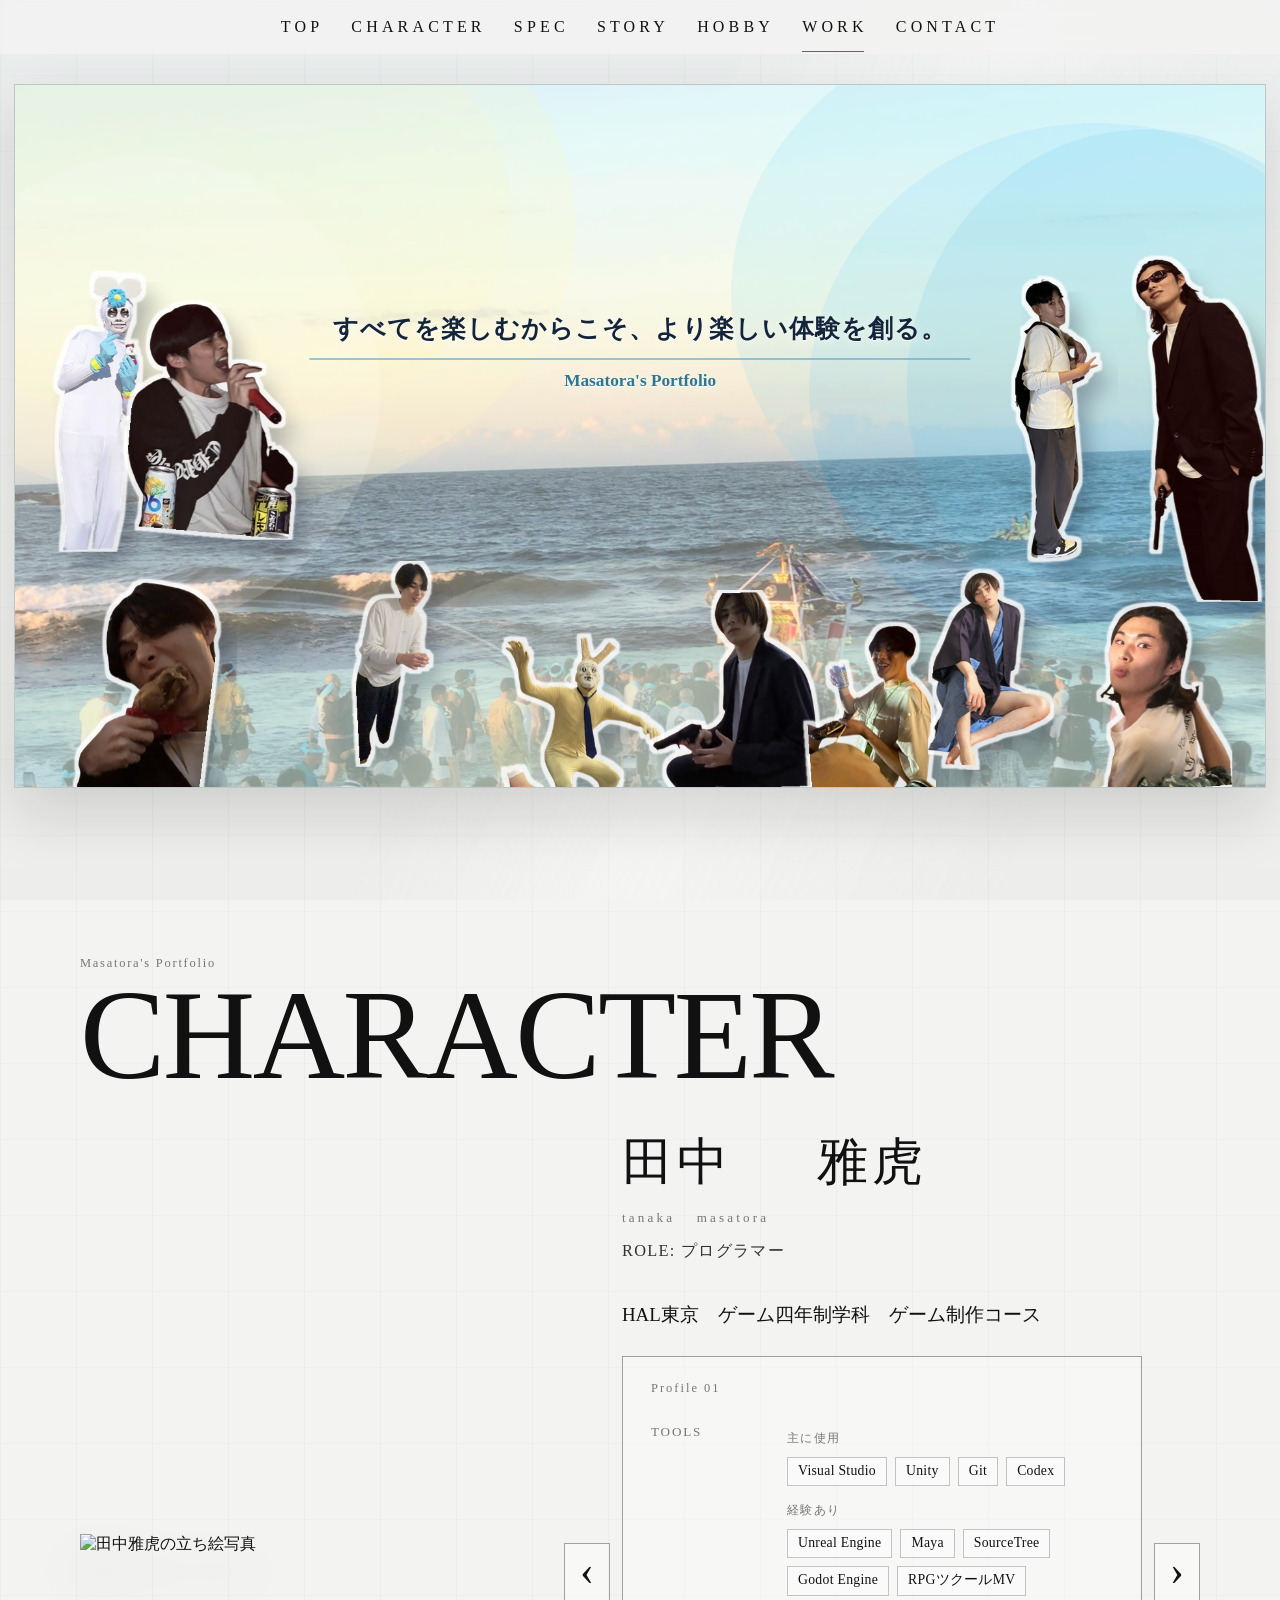
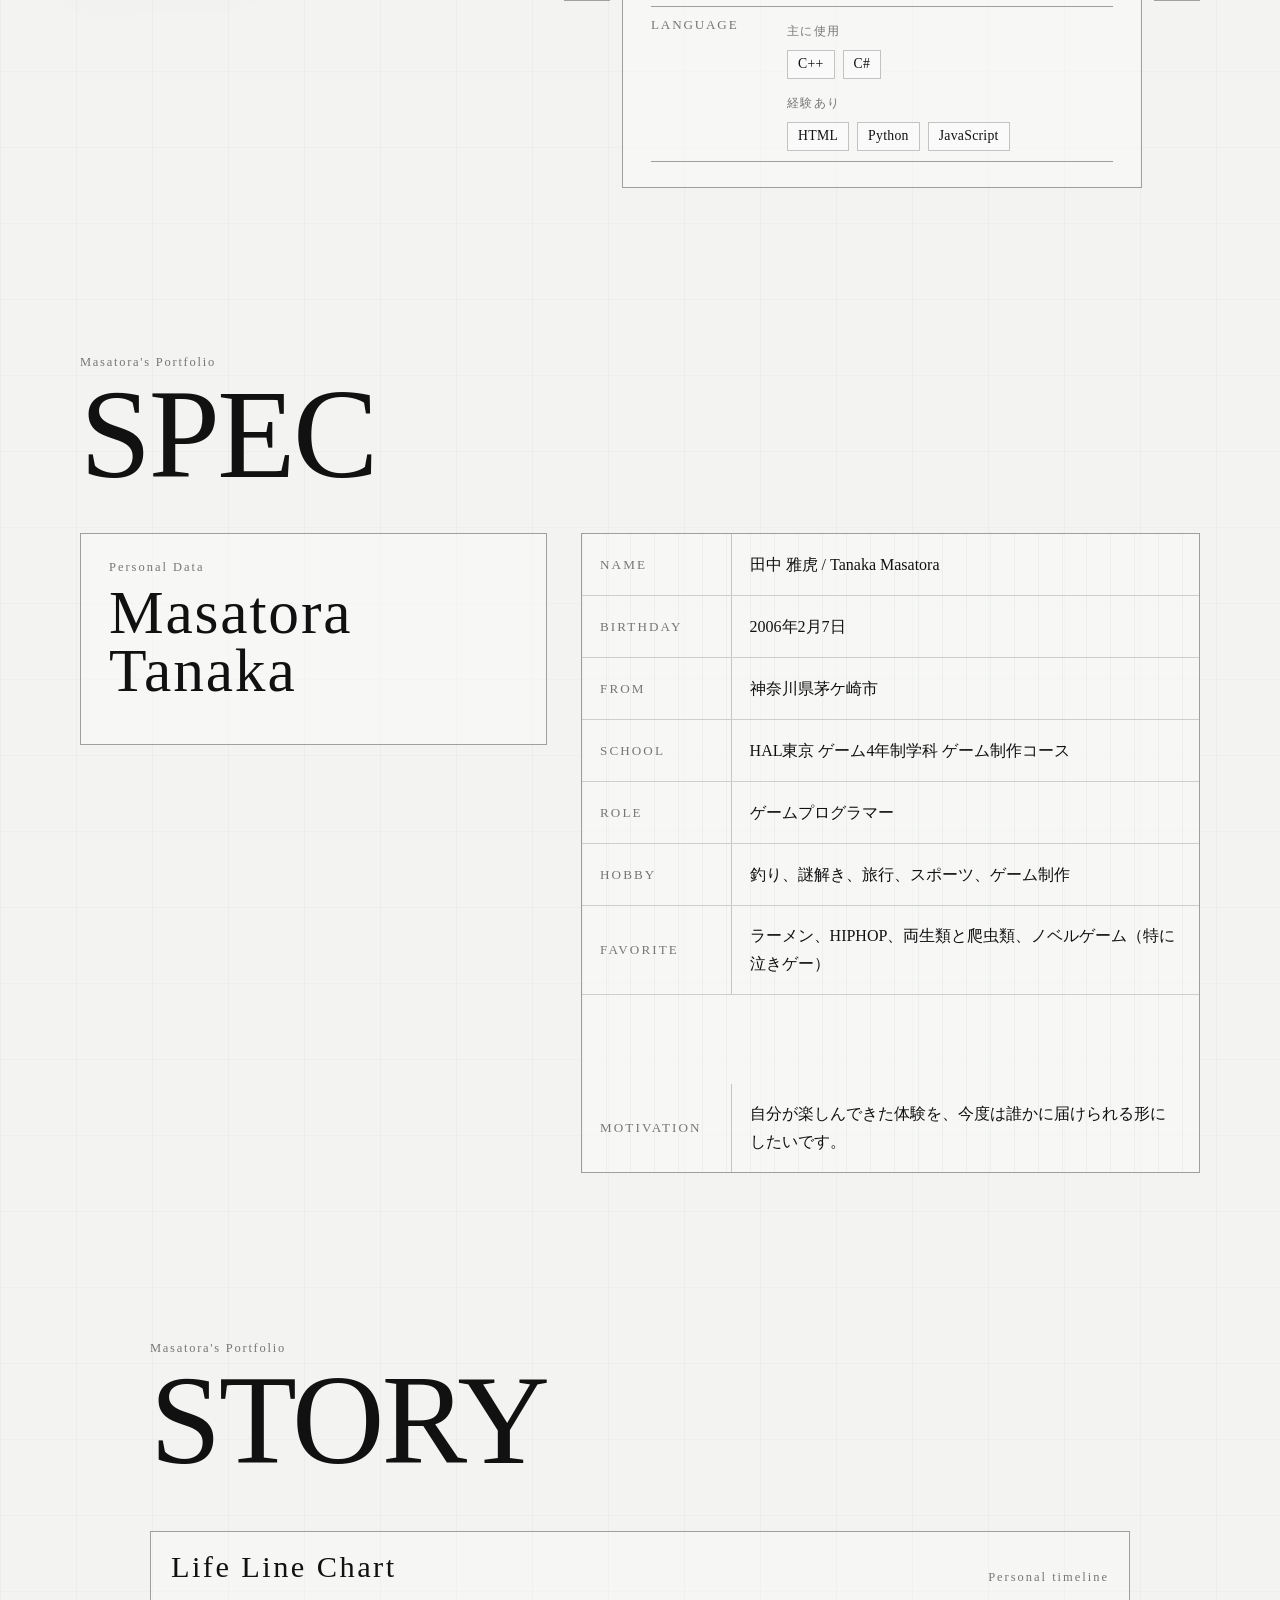
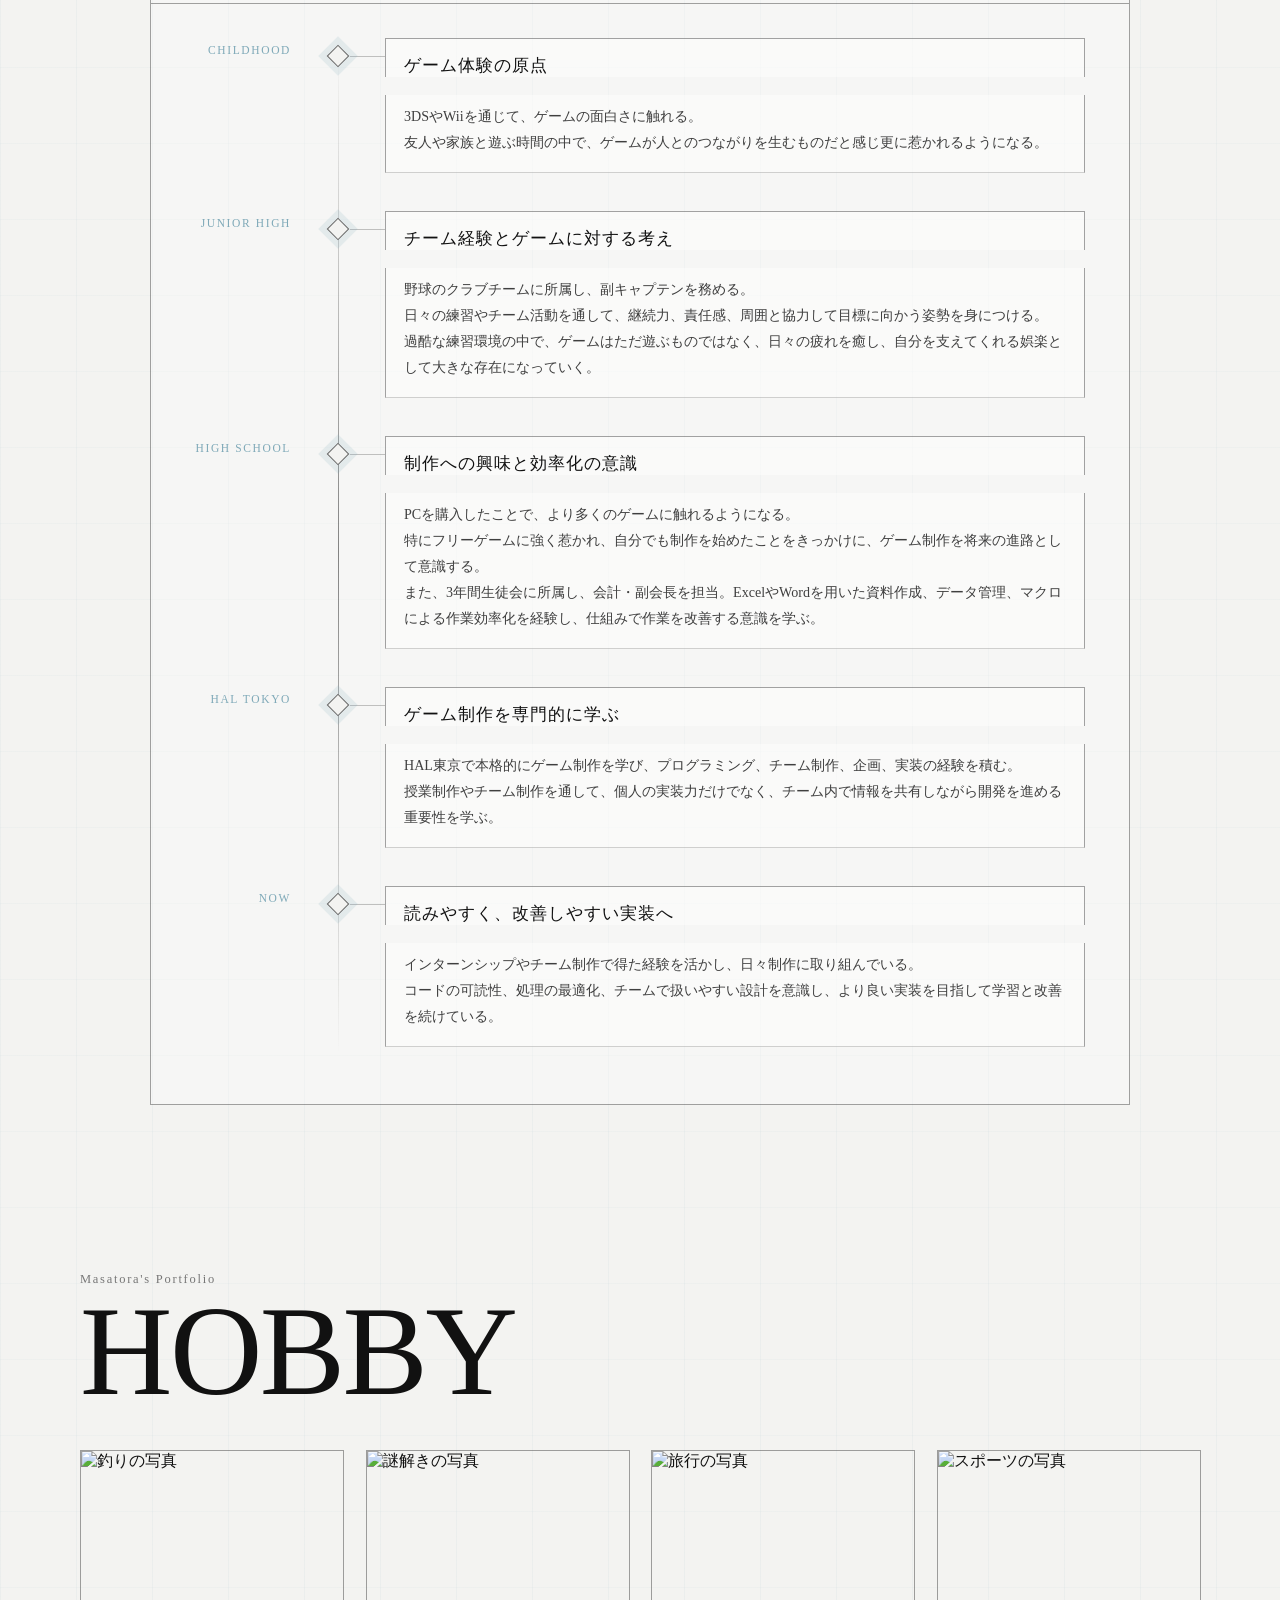
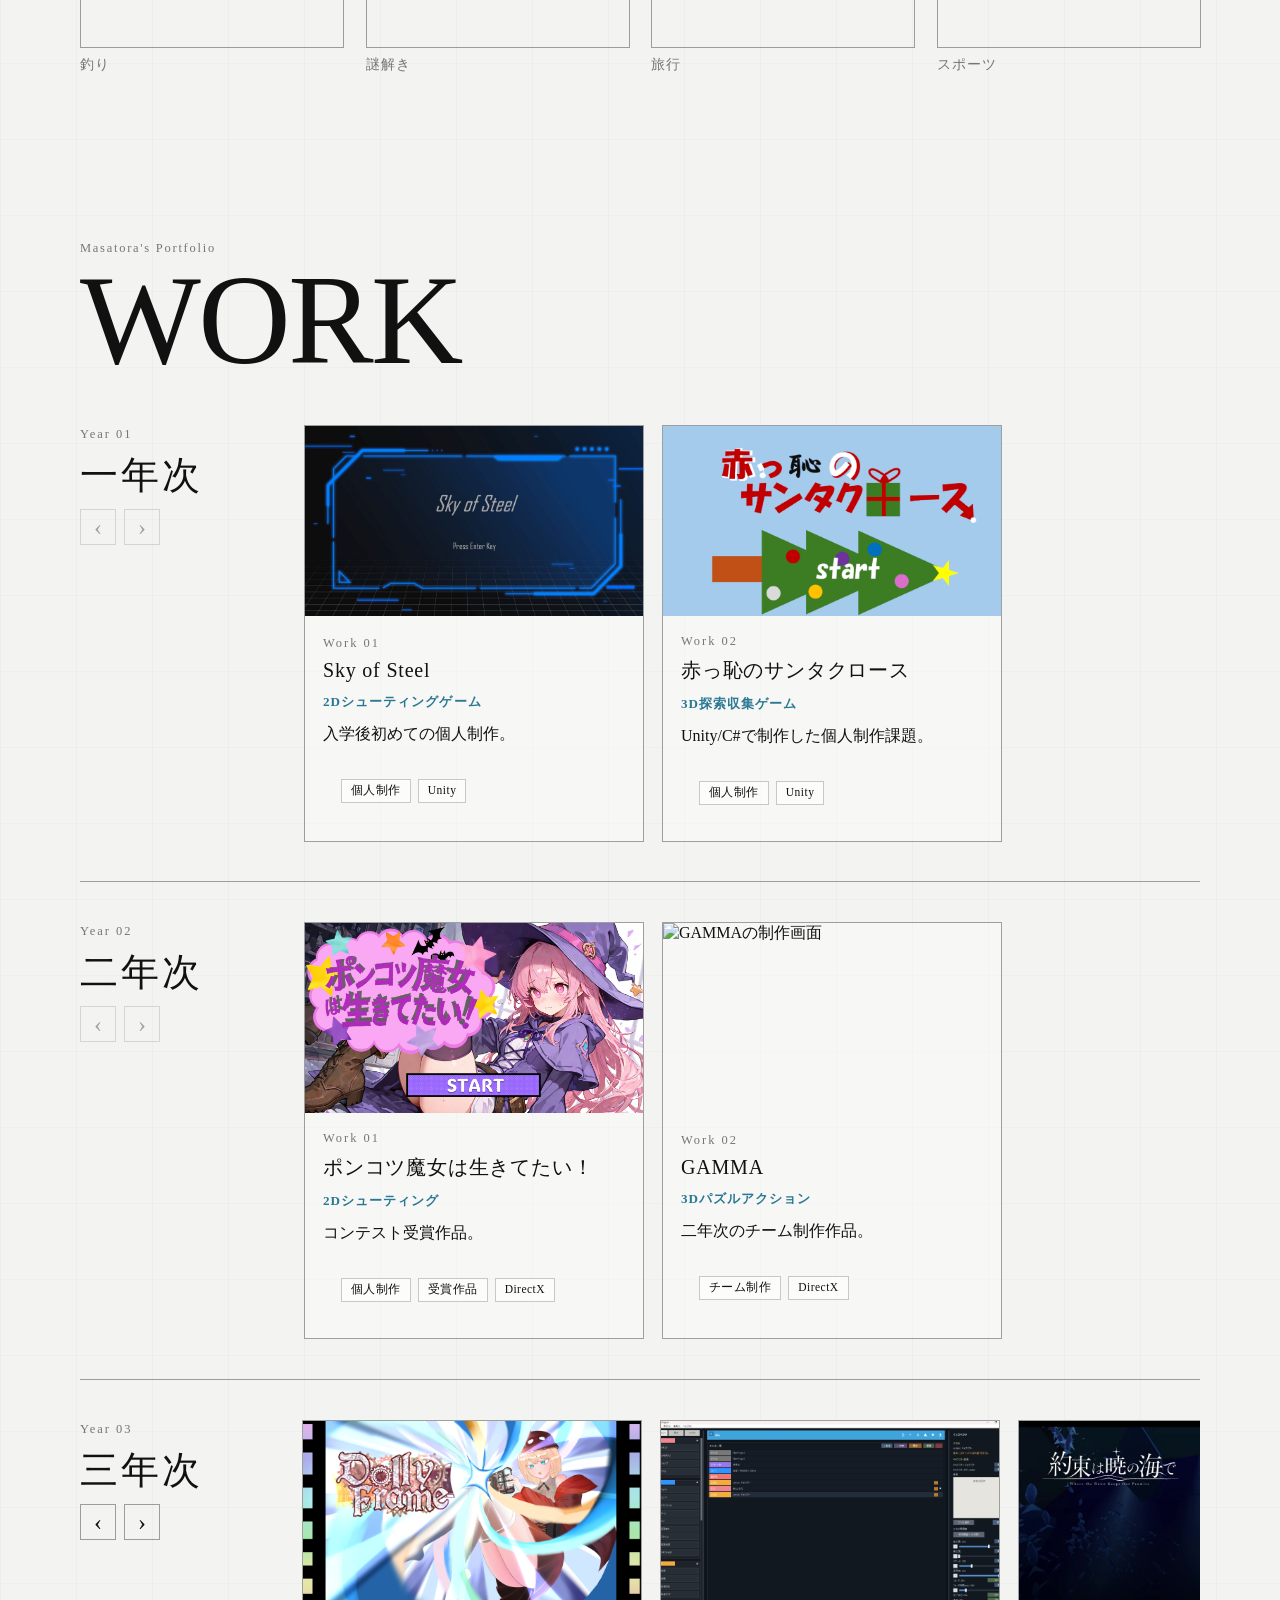
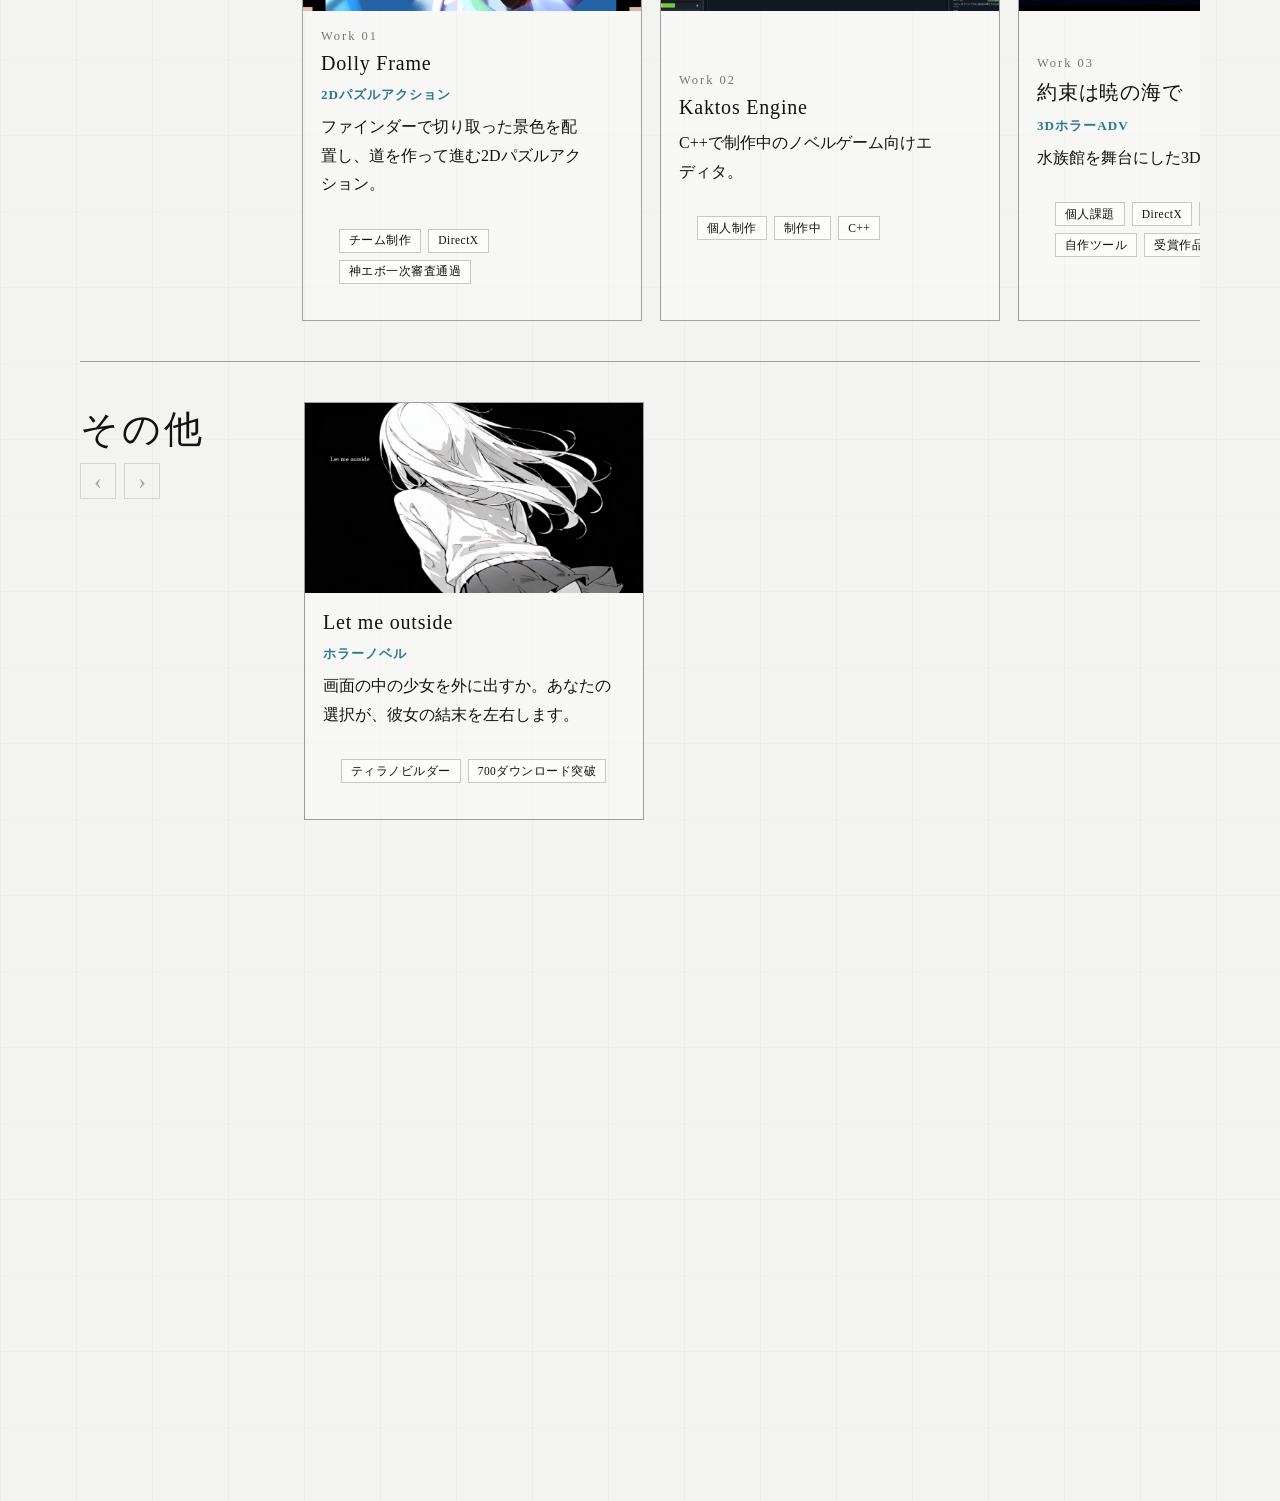
==== commit 443ede2f: "Align Let me outside detail layout and synopsis" ====
--- a/index.html
+++ b/index.html
@@ -463,22 +463,25 @@
             </div>
             <button class="viewer-arrow viewer-arrow-right" type="button" data-slide-next aria-label="次の写真">›</button>
           </div>
+          <div class="work-ingenuity">
+            <p>工夫点</p>
+            <ul>
+              <li>少女が画面の境界を越えてくるような怖さを出すため、ティラノスクリプトで画面サイズを変えたり、文字を表示枠からあふれさせたりしました。普段は固定されている画面や文字枠そのものを、恐怖演出に使いました。</li>
+            </ul>
+          </div>
         </div>
         <div class="work-detail">
           <h3 id="let-me-outside-title">Let me outside</h3>
-          <p>画面の中の少女から「私を、ここから出してください。」と頼まれる短編ホラーノベルです。彼女の願いにどう応えるか、その選択が結末に関わります。</p>
+          <p>1,2分ほどでクリアできる短編ホラーゲームです。<br />2つのルートが存在します。</p>
+          <p>画面の中の少女は、ただ一つの願いを口にします。</p>
+          <p>「私を、ここから出してください。」</p>
+          <p>あなたの選択が、彼女の結末を変えるかもしれません。</p>
           <dl>
             <div><dt>制作環境</dt><dd>ティラノビルダー / ティラノスクリプト</dd></div>
-            <div><dt>プレイ時間</dt><dd>約15分</dd></div>
+            <div><dt>プレイ時間</dt><dd>約1〜2分</dd></div>
             <div><dt>配布実績</dt><dd>700ダウンロード突破</dd></div>
             <div><dt>配布ページ</dt><dd><a class="work-repo-link" href="https://novelgame.jp/games/show/14218" target="_blank" rel="noopener noreferrer">ノベルゲームコレクションで遊ぶ</a></dd></div>
           </dl>
-          <div class="work-pr-block">
-            <section>
-              <h4>工夫点</h4>
-              <p>少女が画面の境界を越えてくるような怖さを出すため、ティラノスクリプトで画面サイズを変えたり、文字を表示枠からあふれさせたりしました。普段は固定されている画面や文字枠そのものを、恐怖演出に使いました。</p>
-            </section>
-          </div>
         </div>
       </section>
     </div>
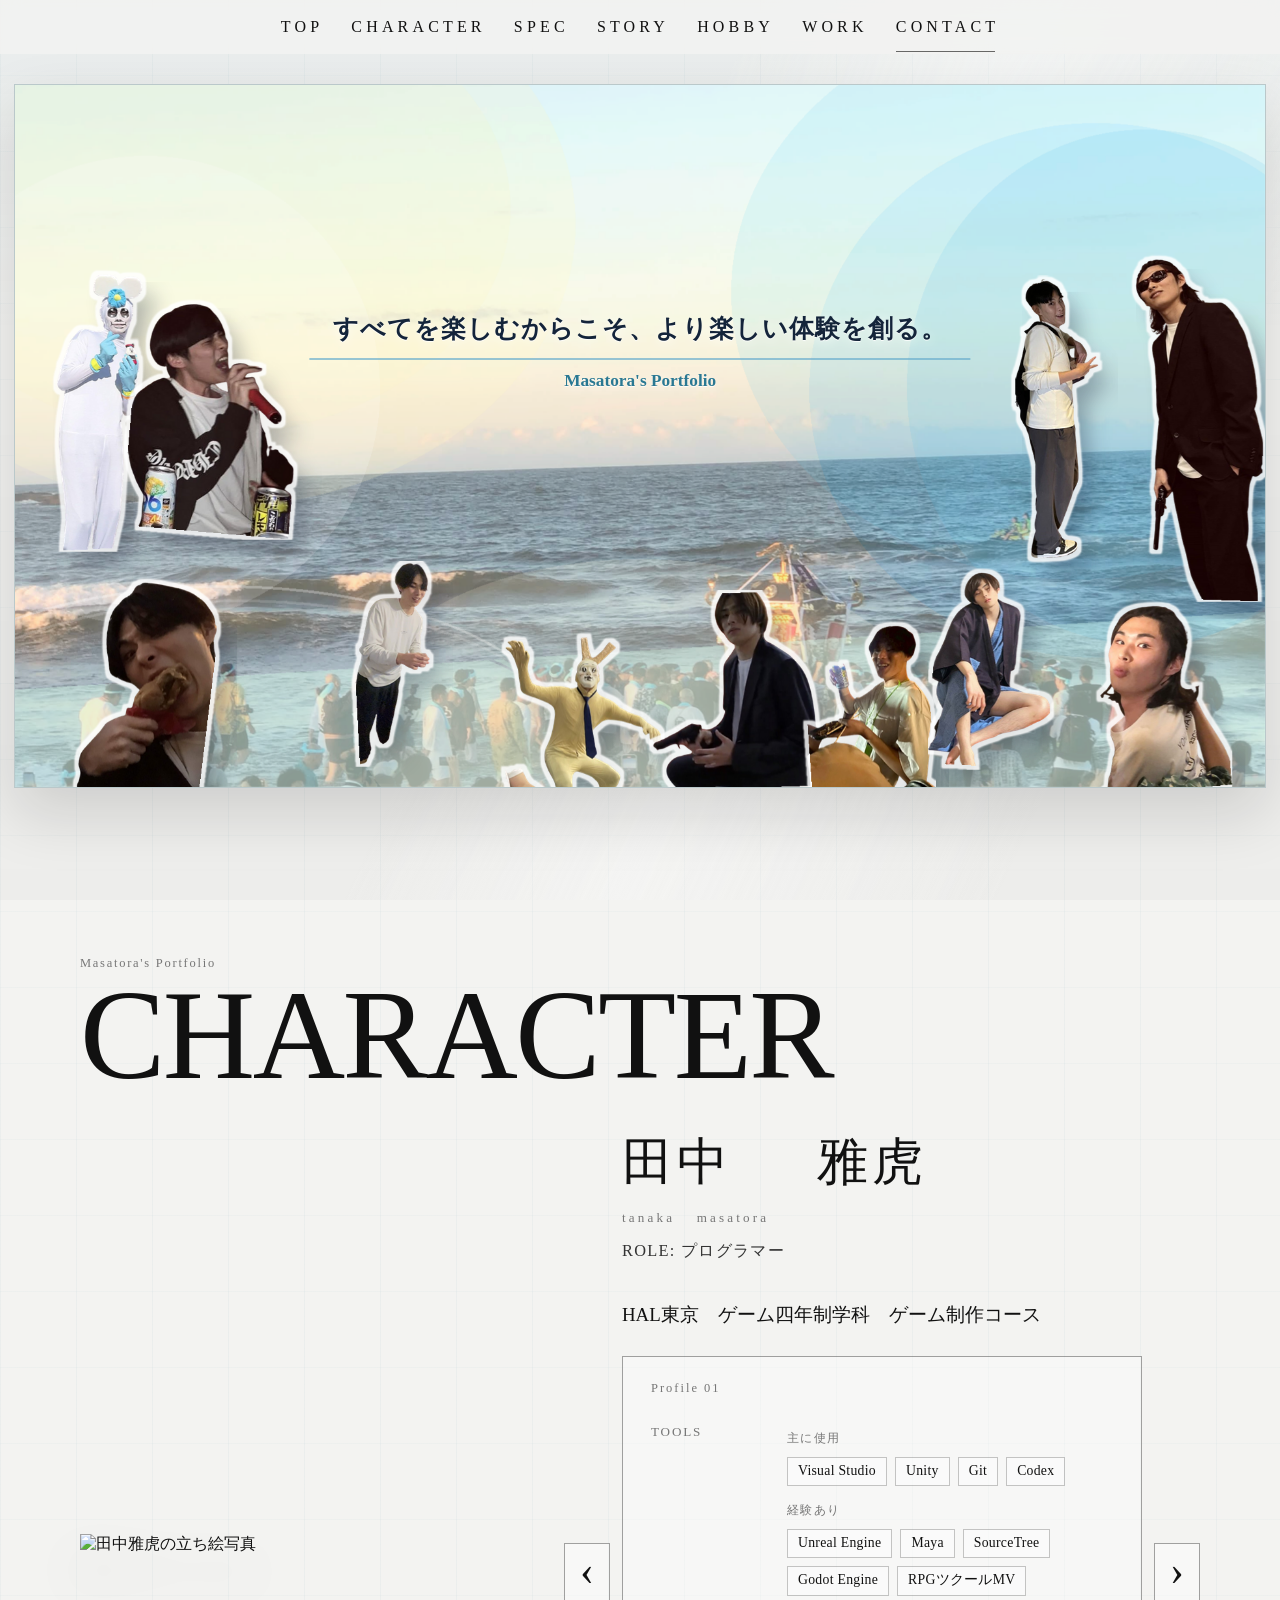
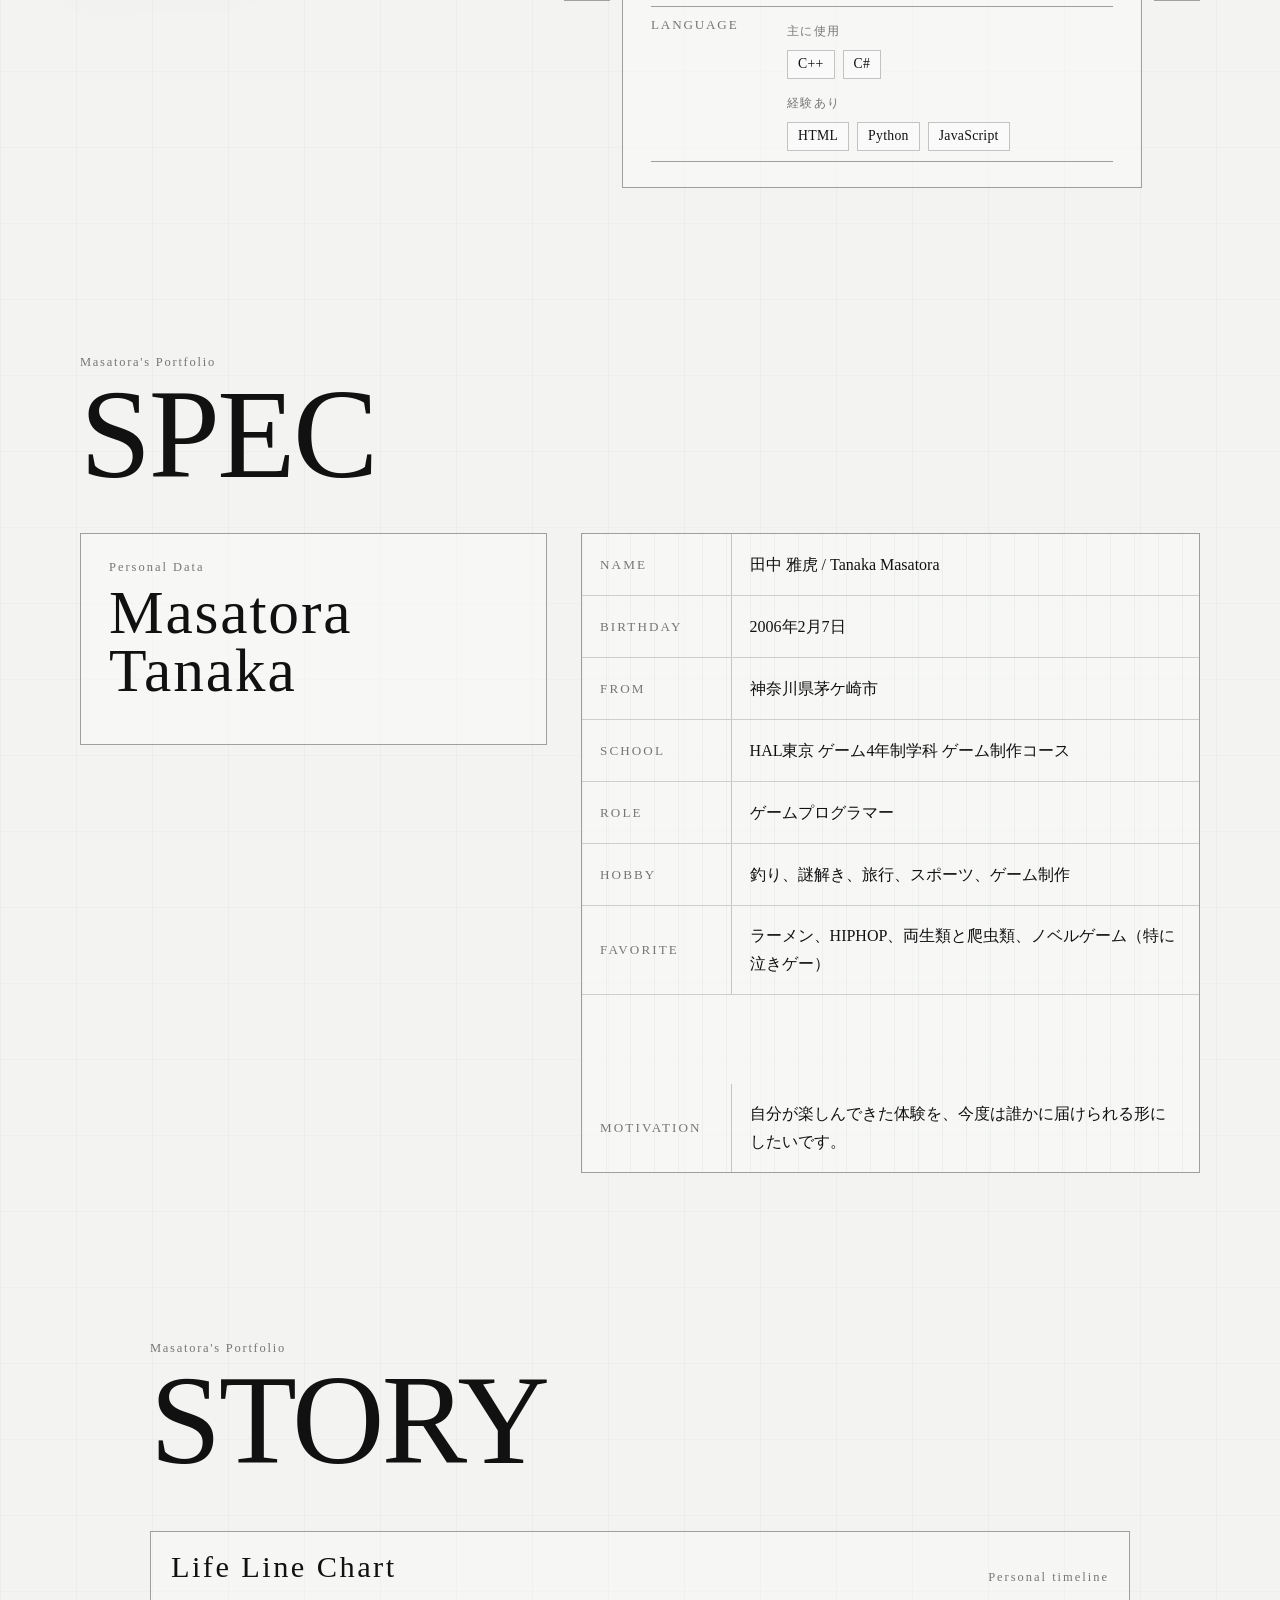
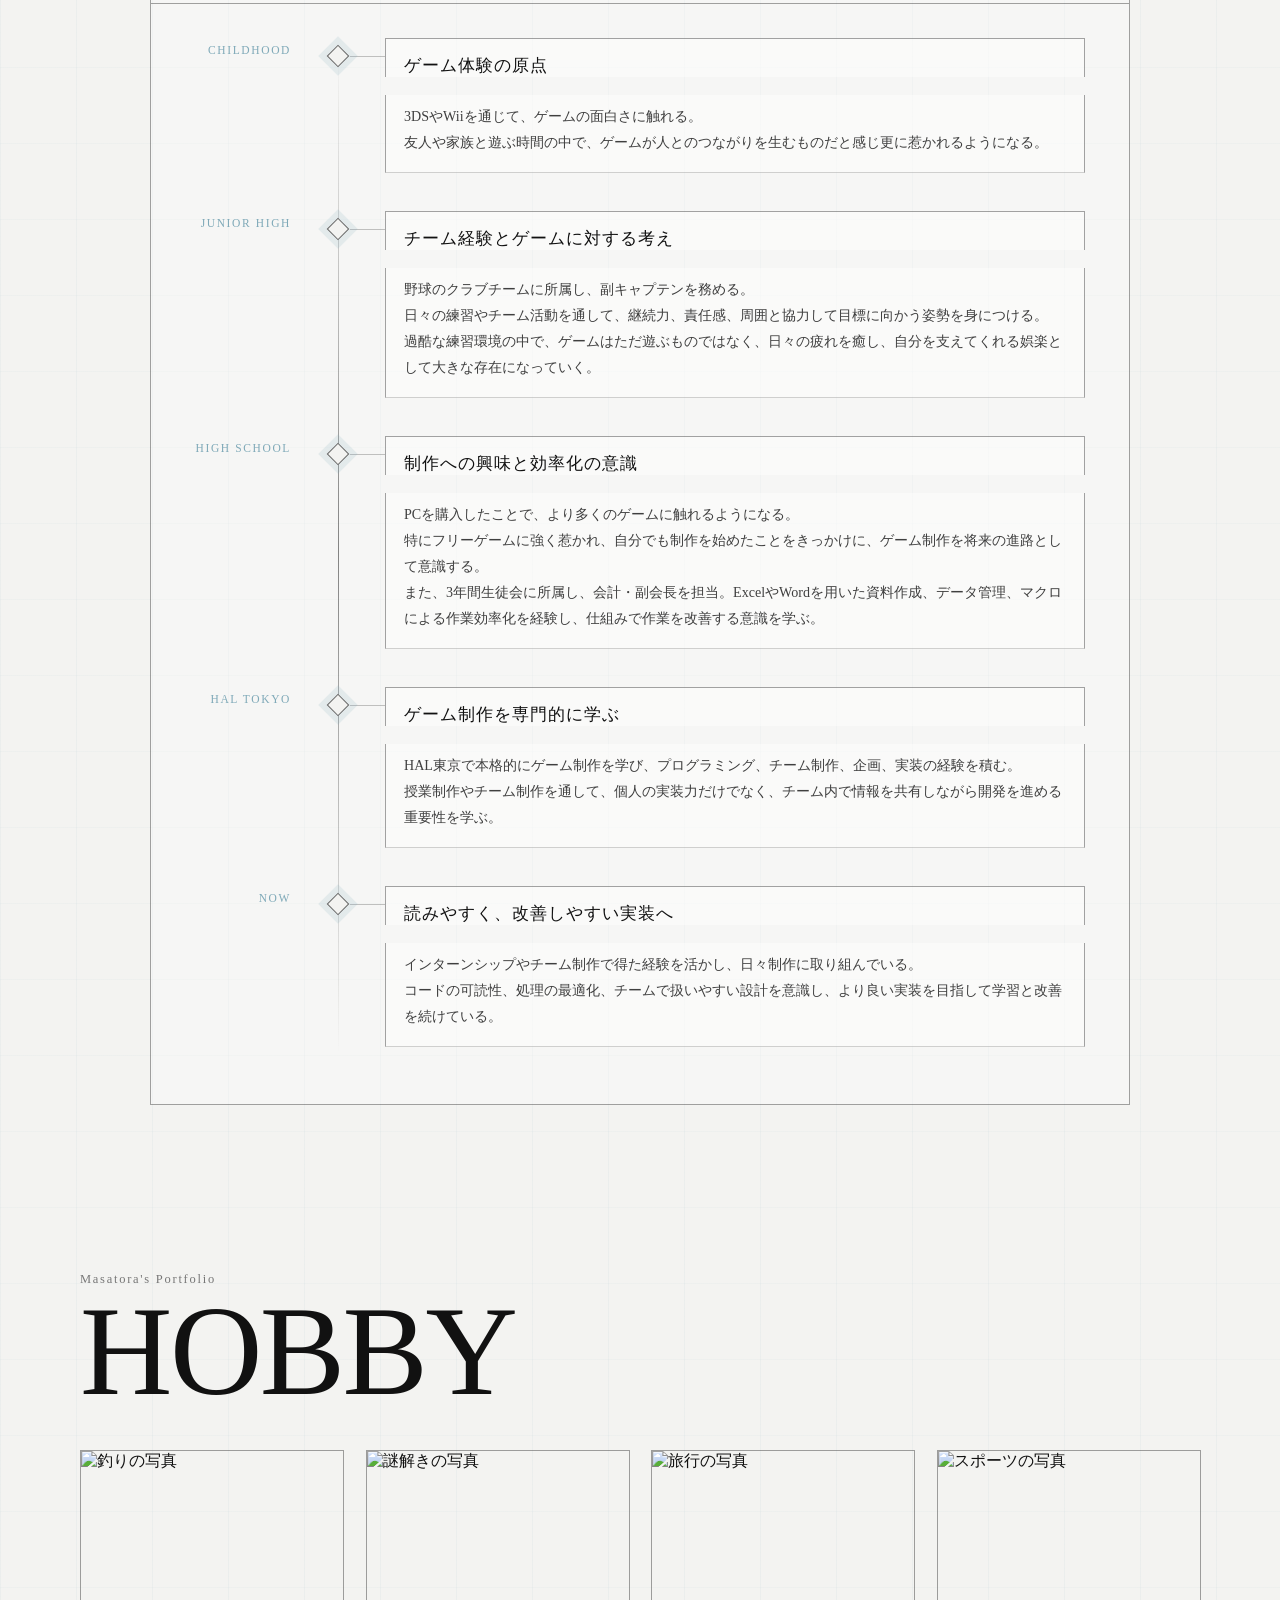
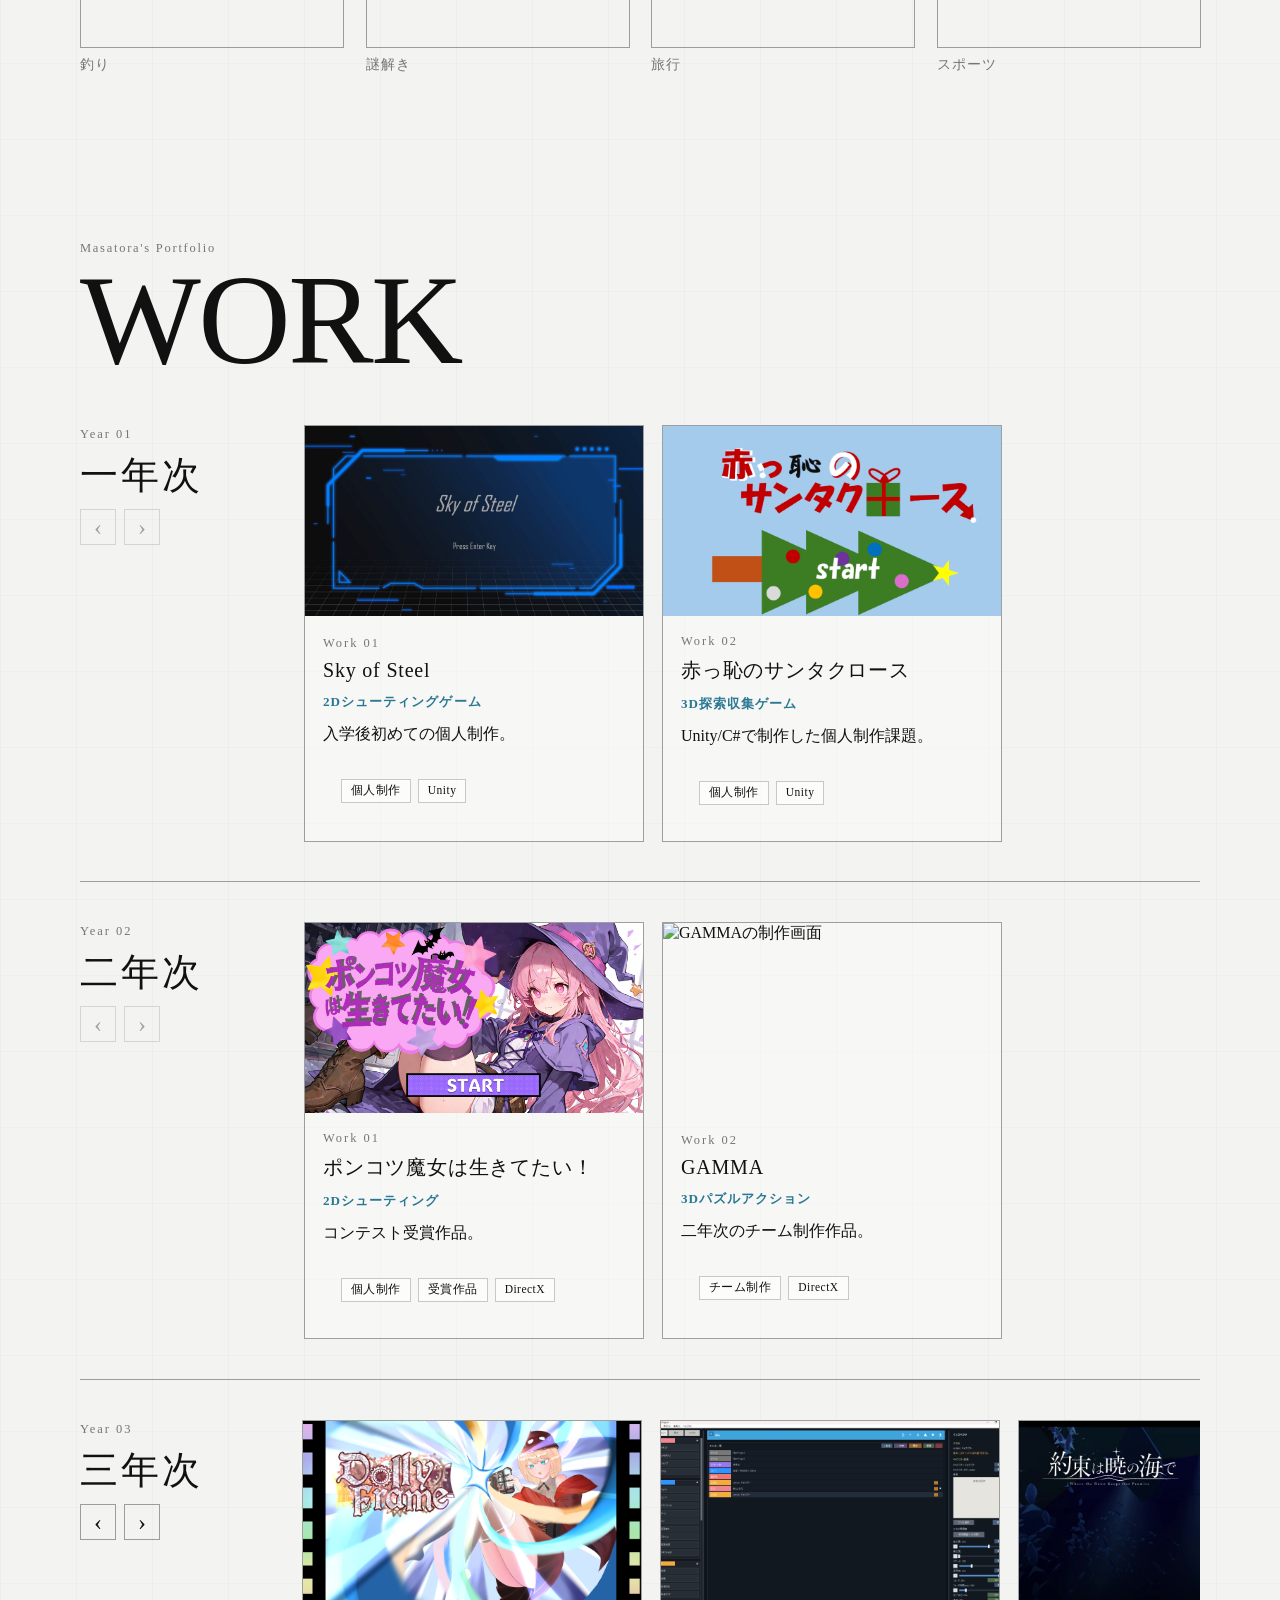
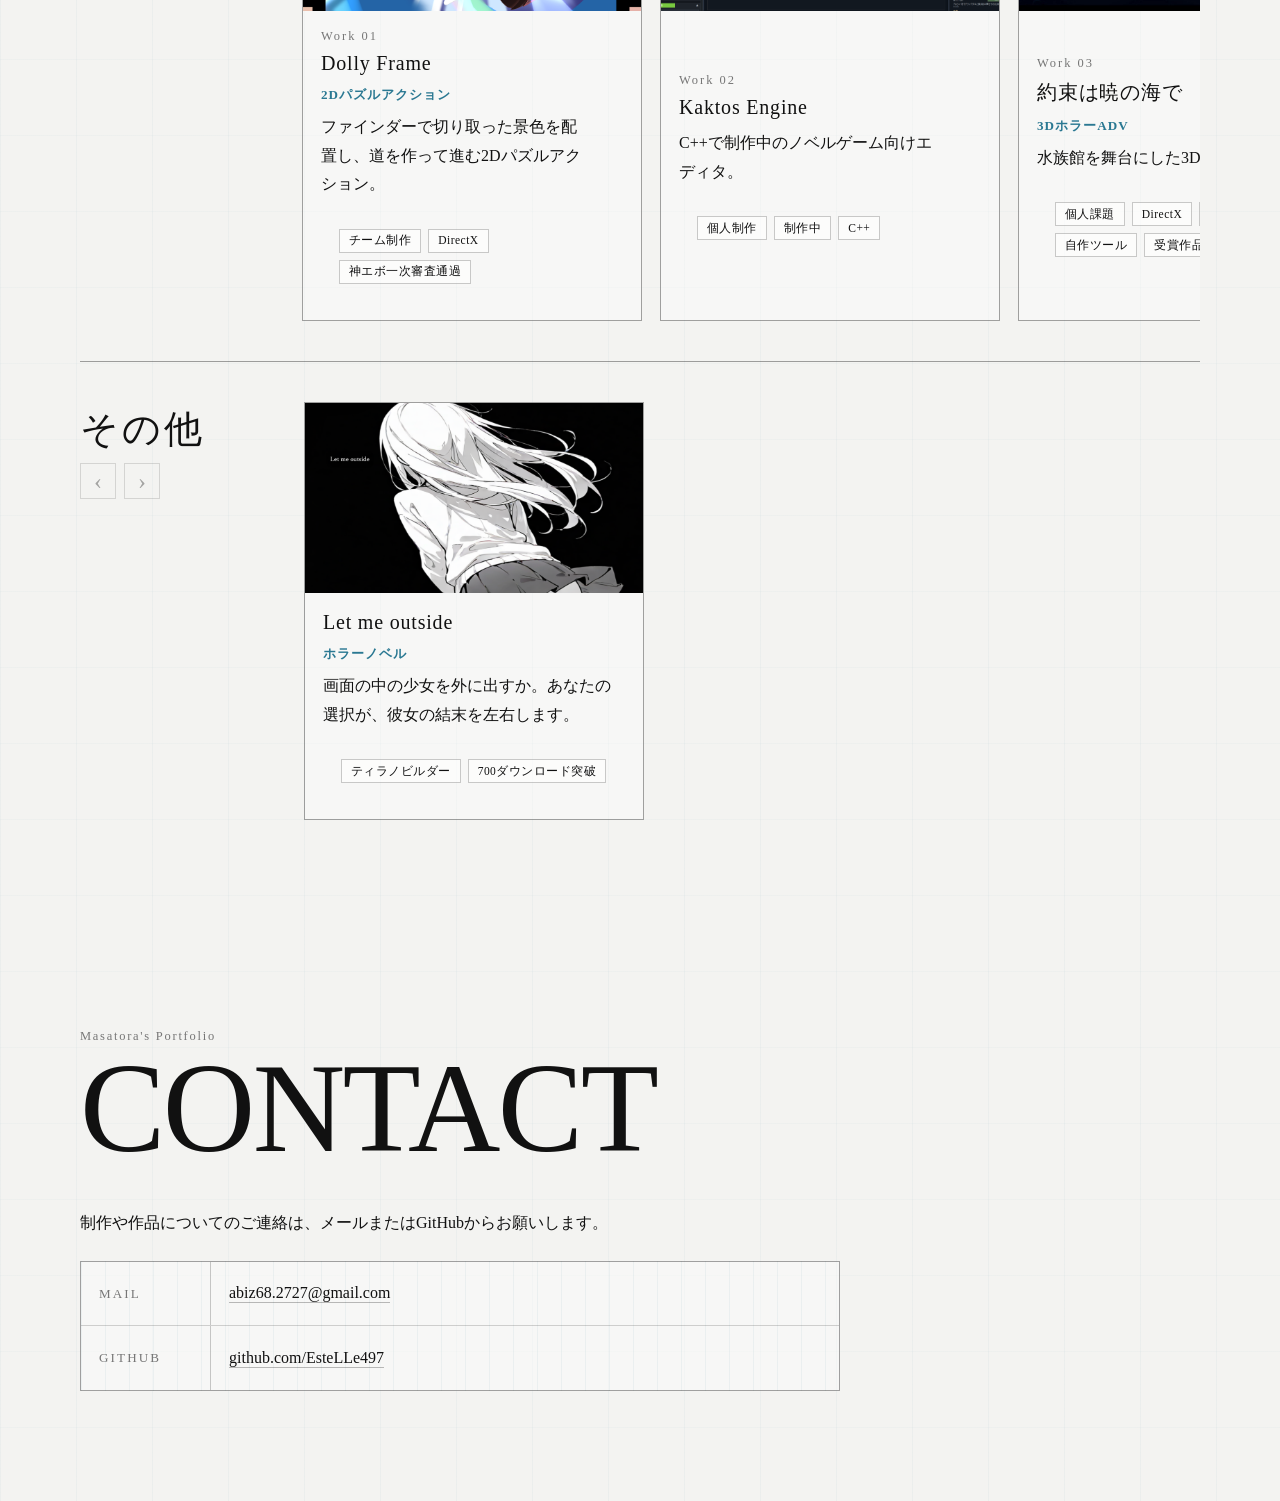
==== commit 0ae94e17: "Describe Let me outside meta horror effects" ====
--- a/index.html
+++ b/index.html
@@ -466,7 +466,7 @@
           <div class="work-ingenuity">
             <p>工夫点</p>
             <ul>
-              <li>少女が画面の境界を越えてくるような怖さを出すため、ティラノスクリプトで画面サイズを変えたり、文字を表示枠からあふれさせたりしました。普段は固定されている画面や文字枠そのものを、恐怖演出に使いました。</li>
+              <li>ティラノスクリプトでゲーム画面のサイズを突然変え、視覚的な違和感を演出しました。また、プレイヤーのPCのスクリーンサイズやユーザー名、現在時刻を作中に表示し、画面の中の少女がこちらの世界を知っているような不気味さを出しました。</li>
             </ul>
           </div>
         </div>
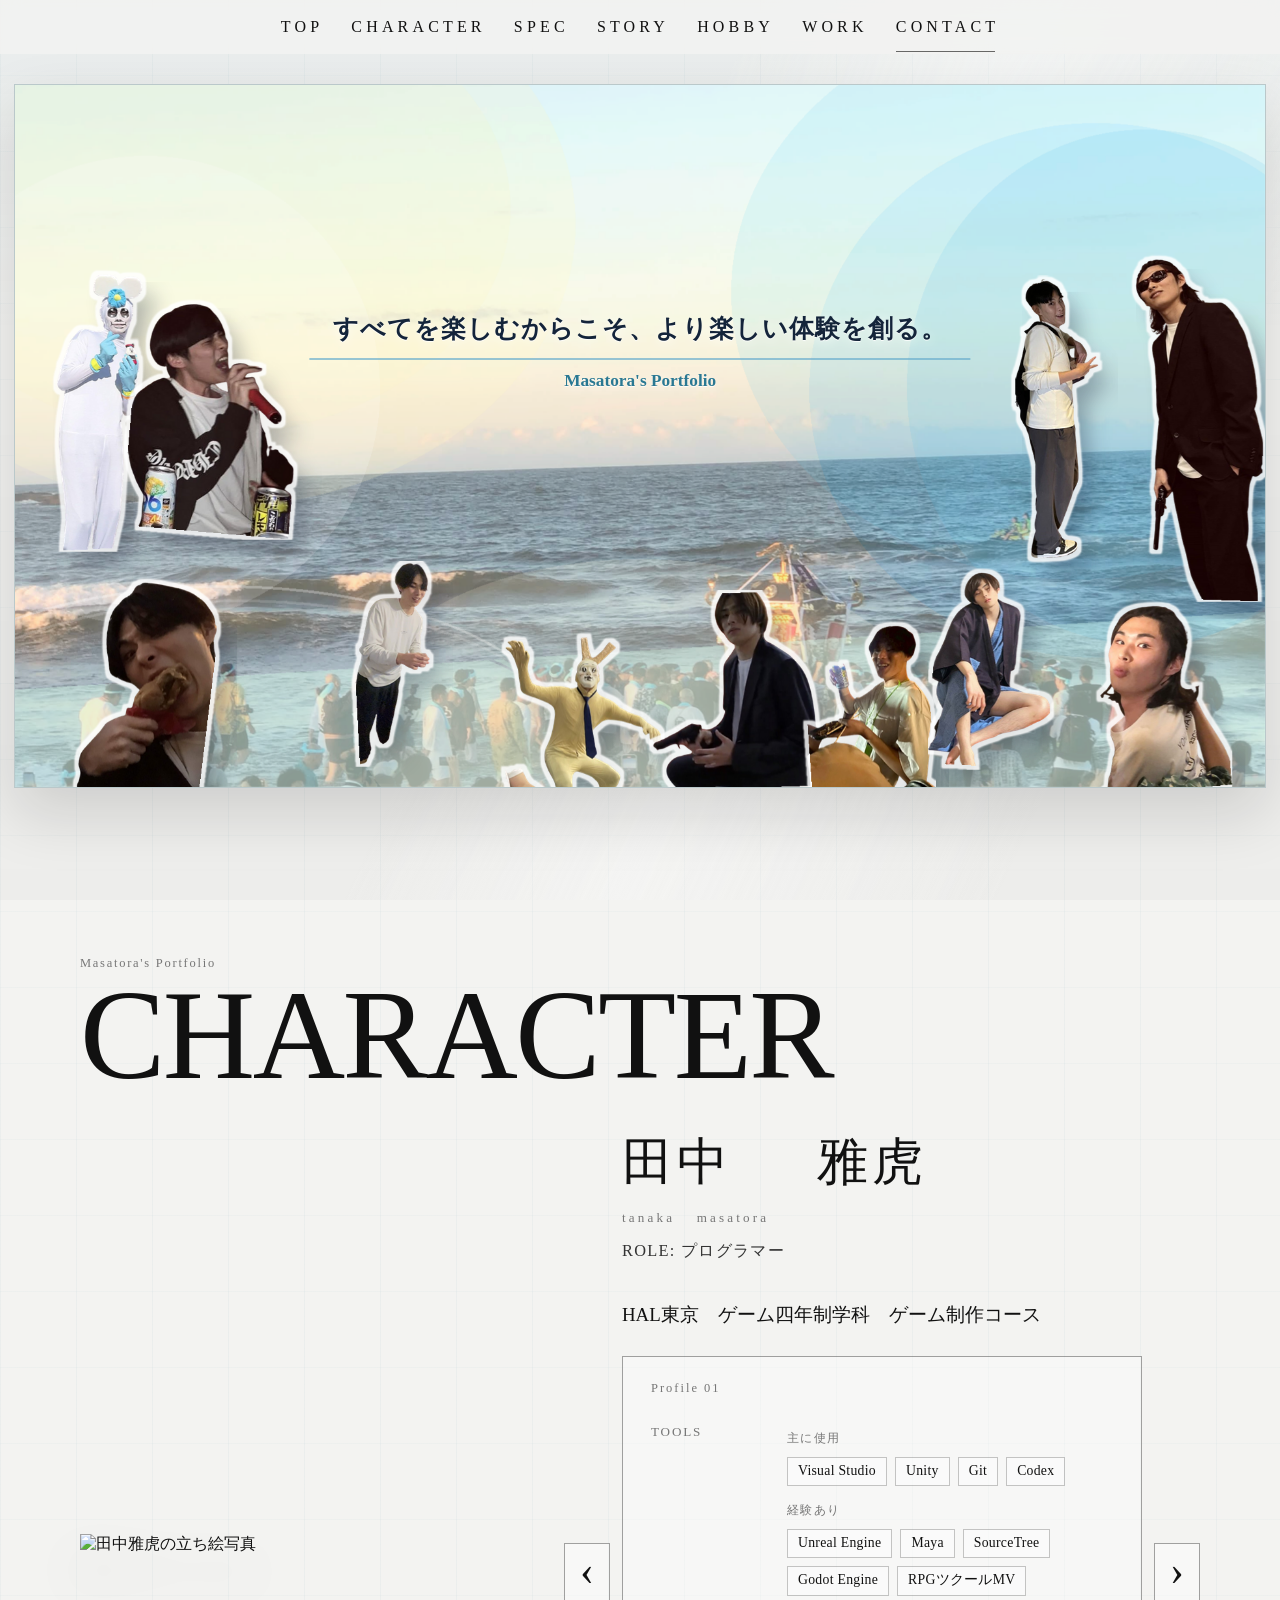
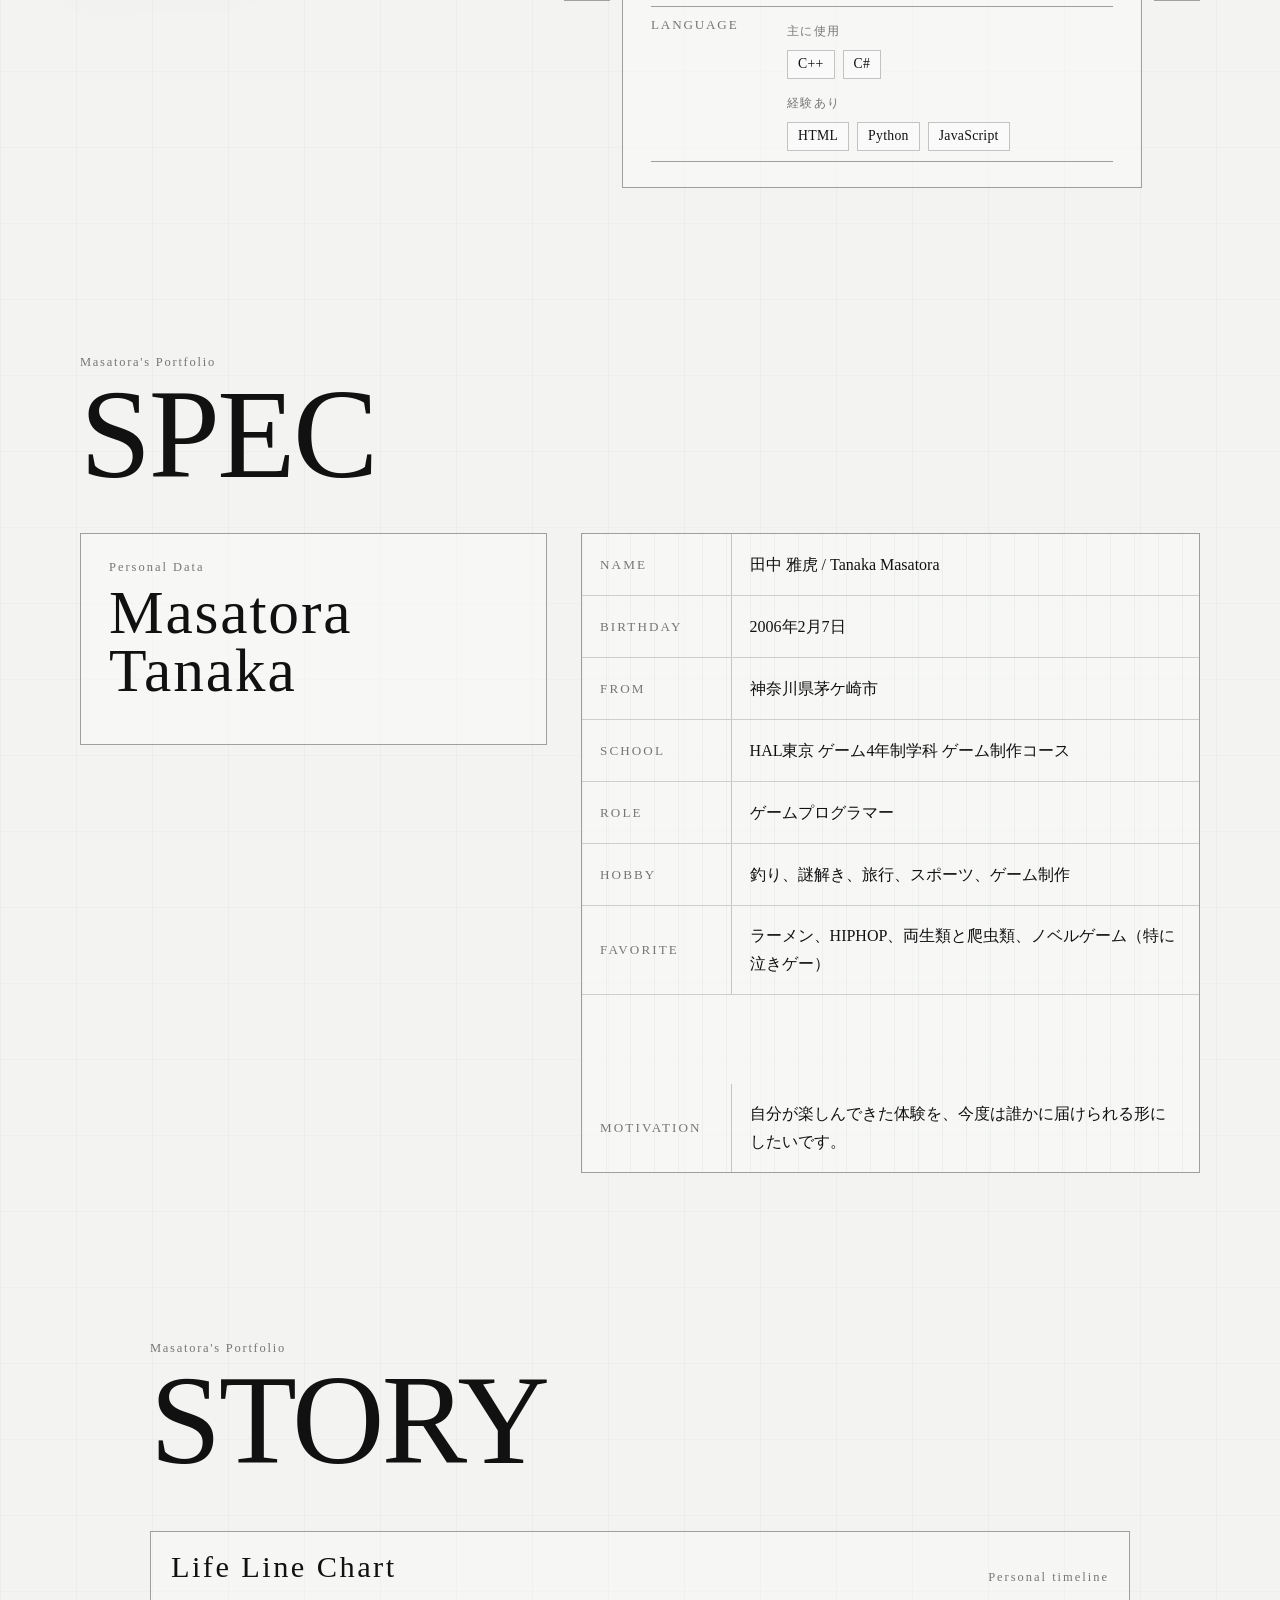
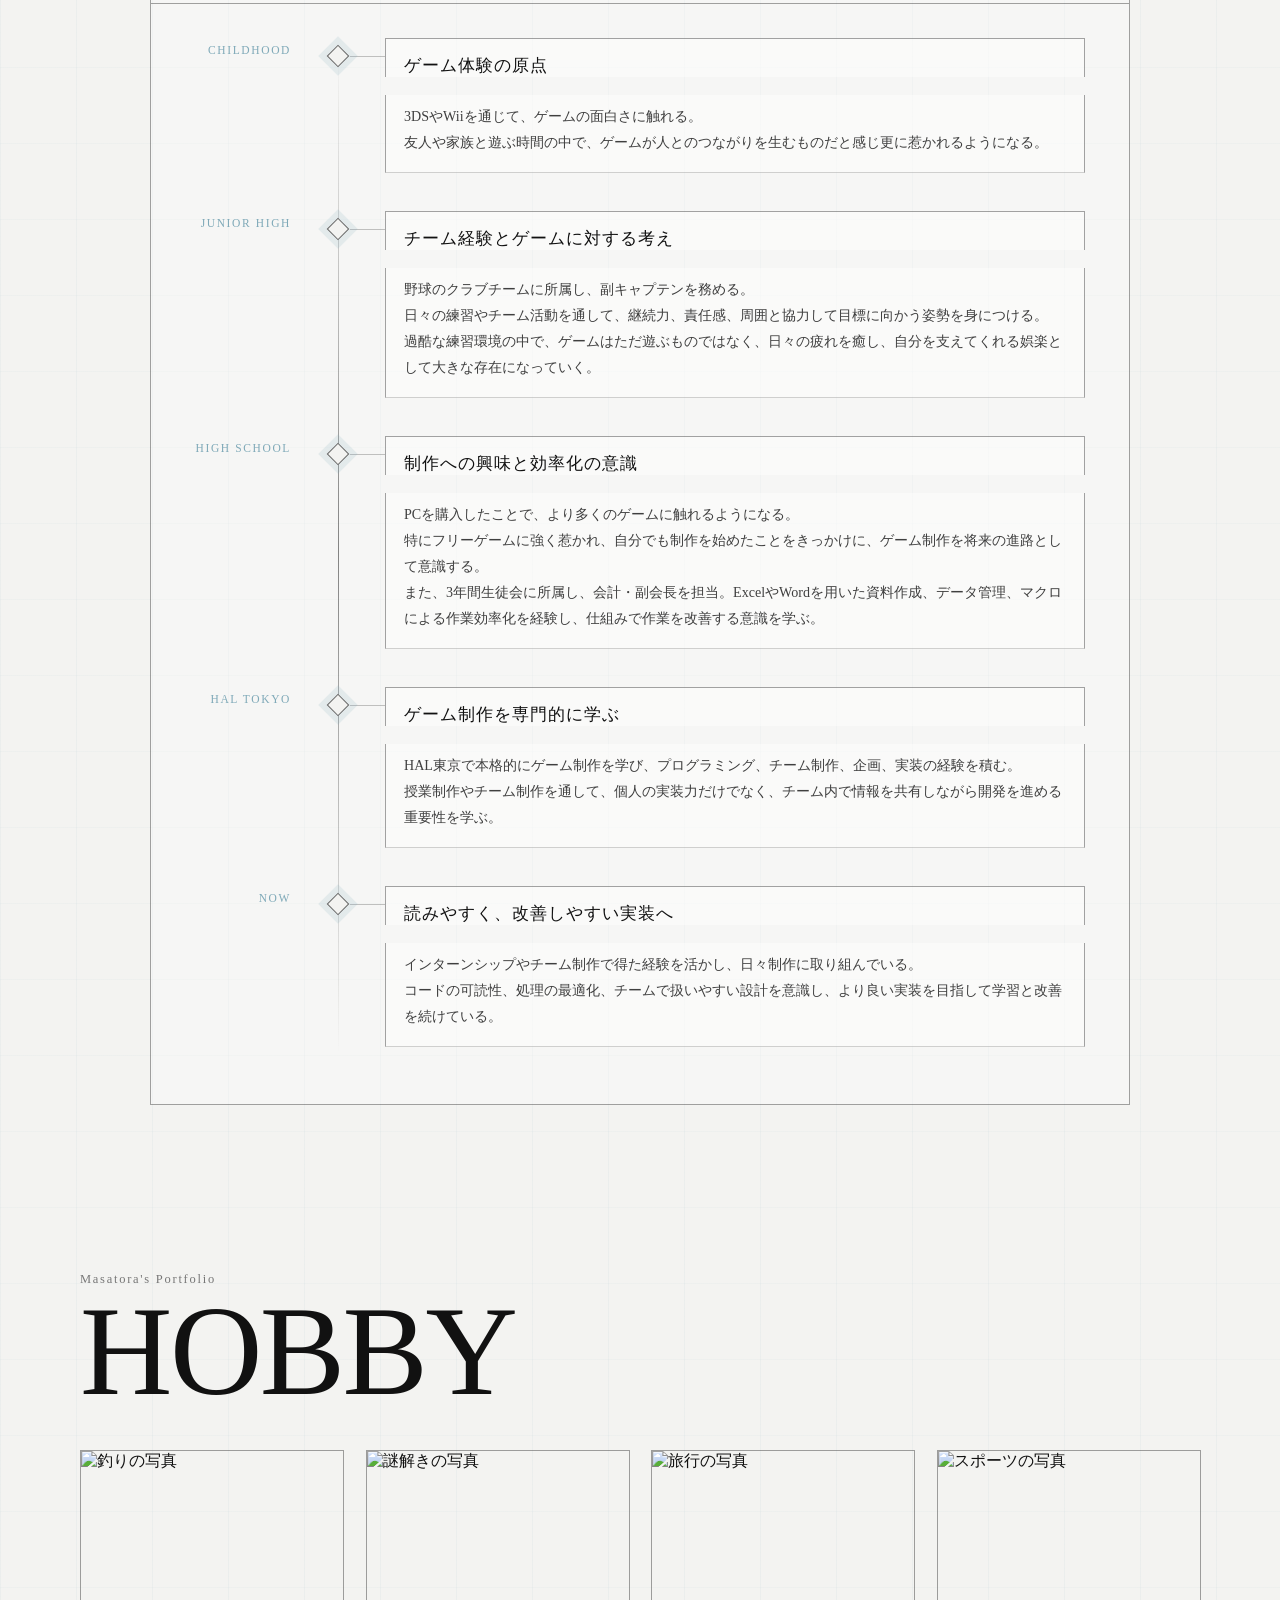
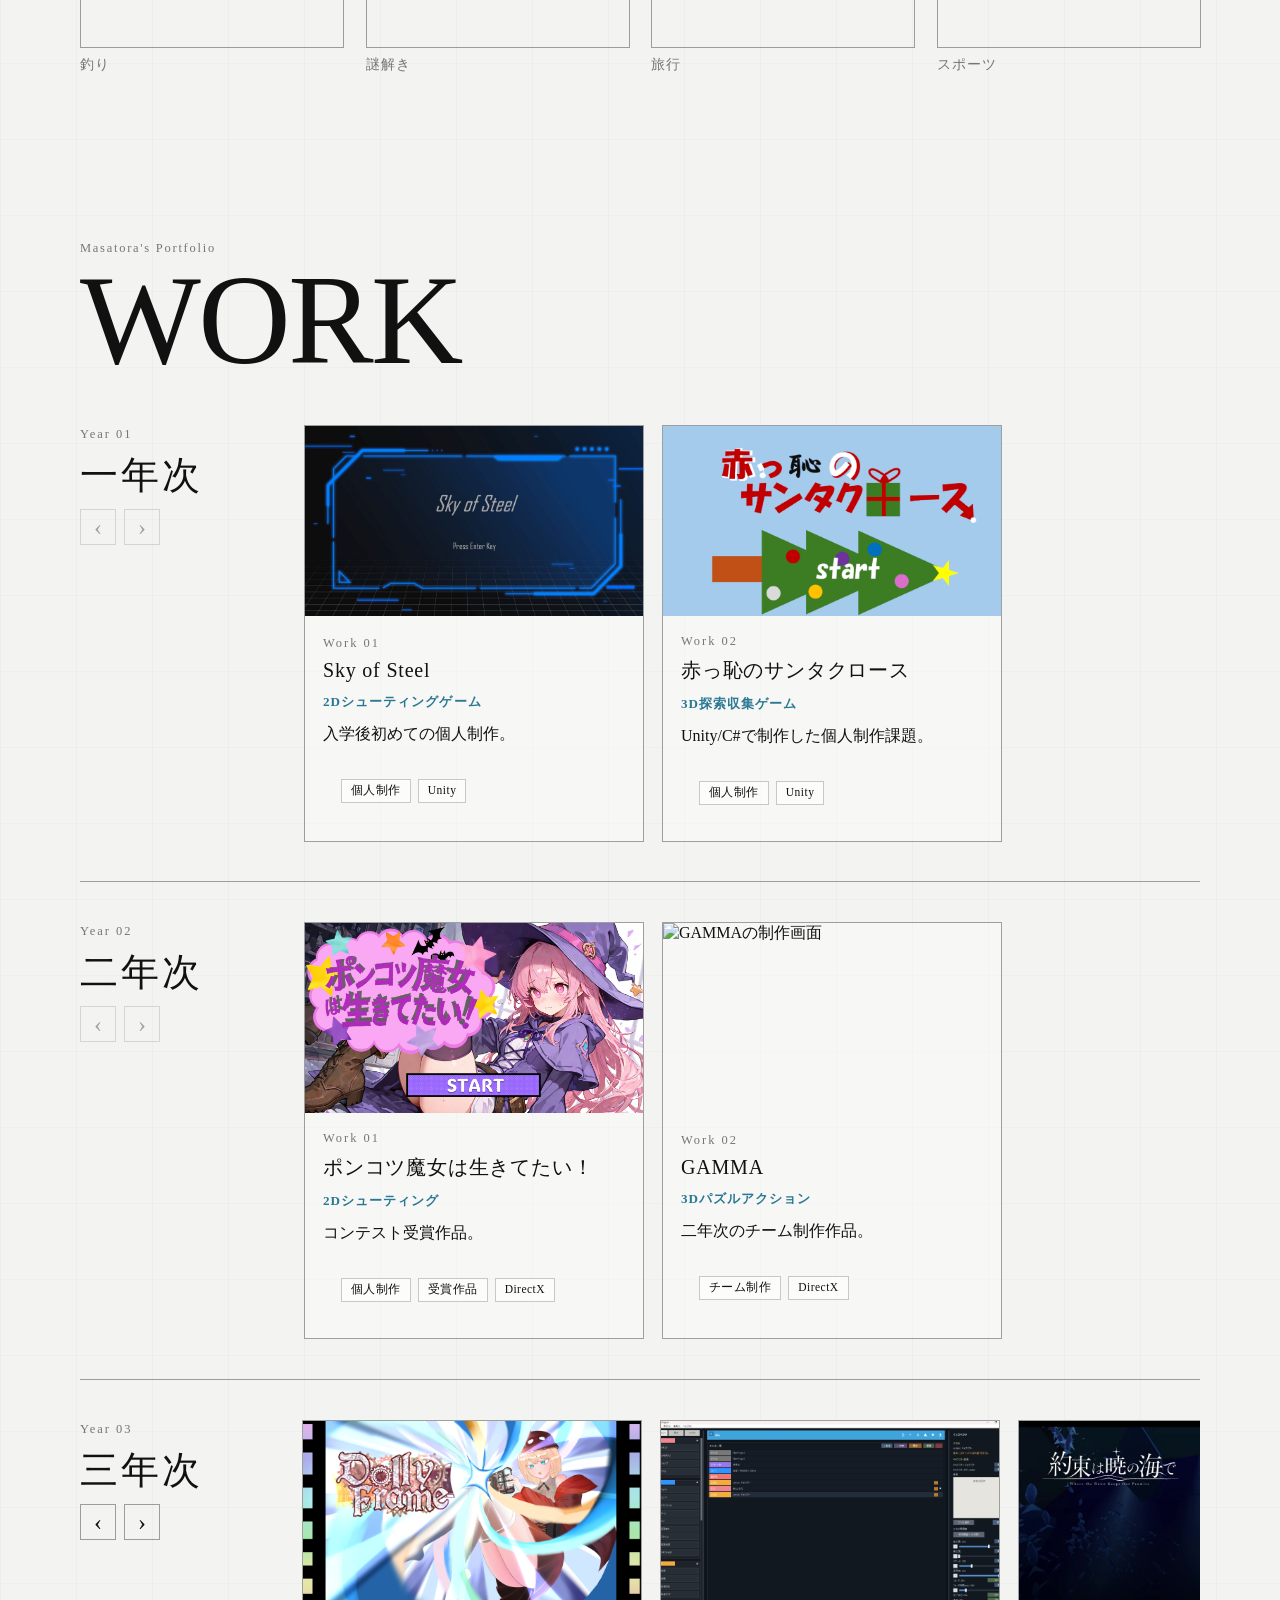
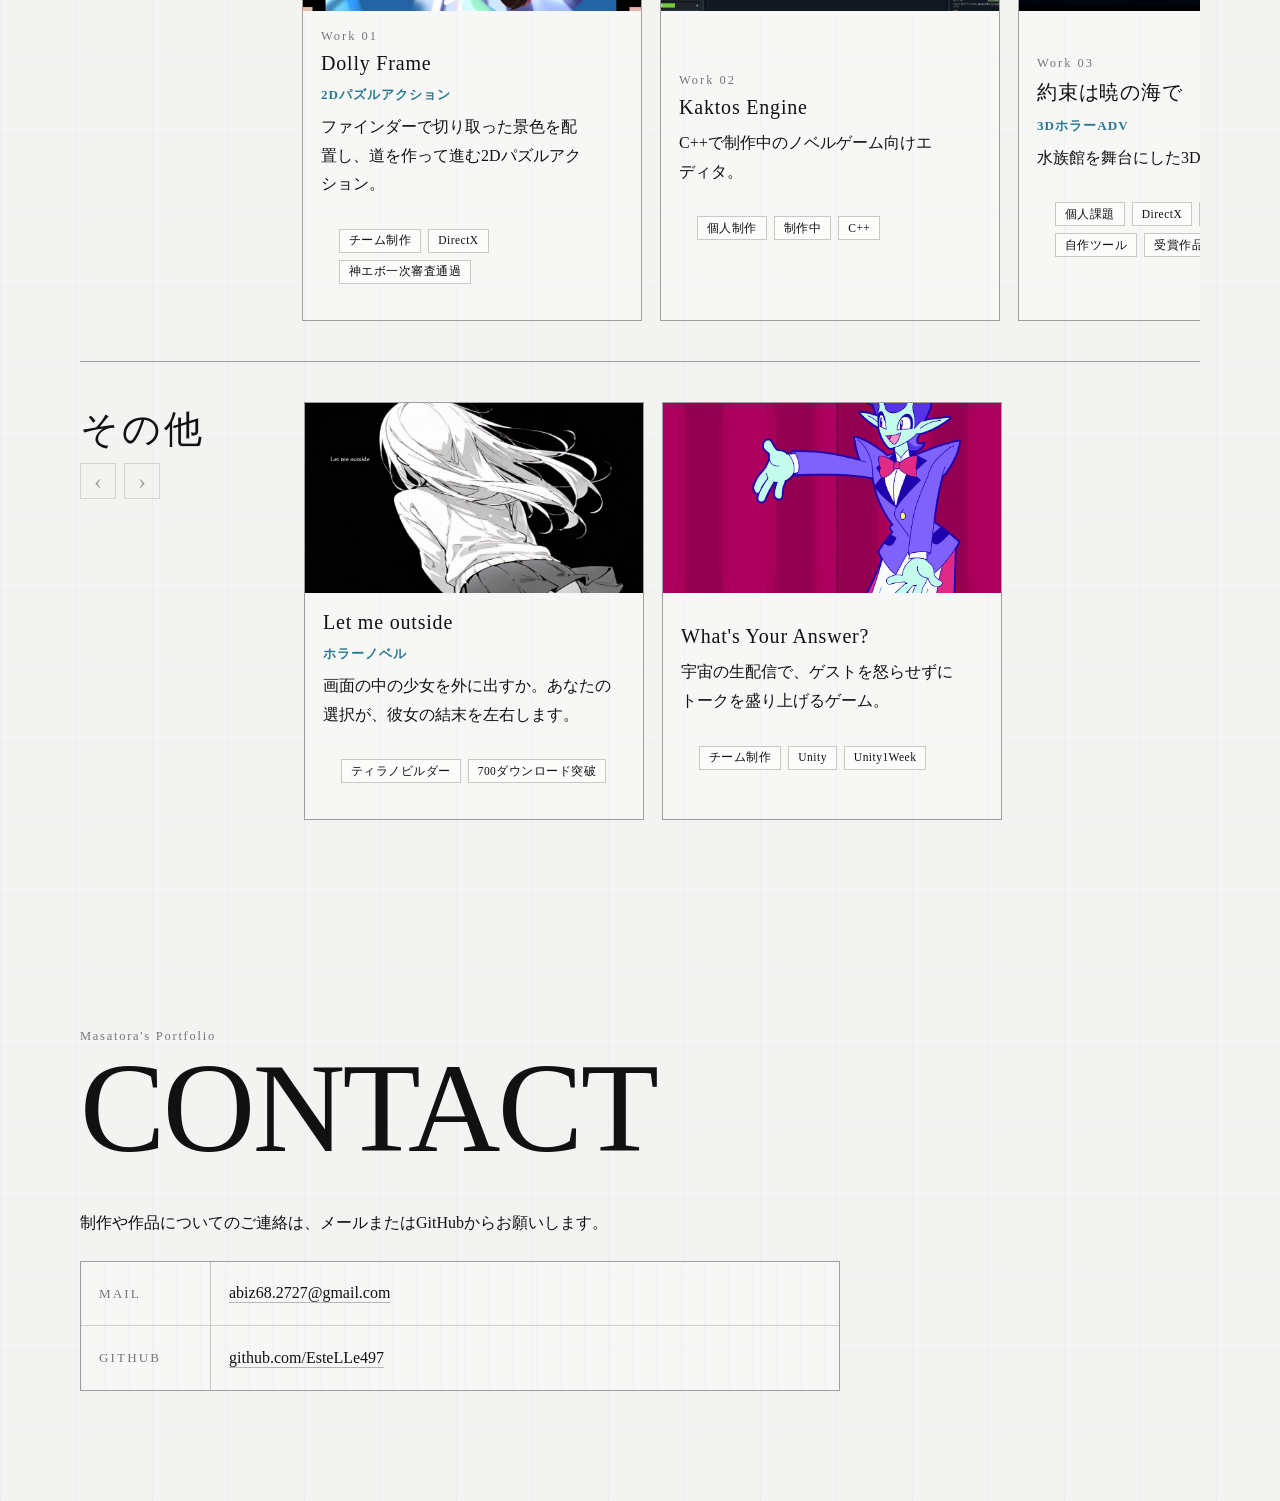
==== commit c3266739: "Add Whats Your Answer to portfolio" ====
--- a/index.html
+++ b/index.html
@@ -419,6 +419,18 @@
                   </div>
                 </div>
               </button>
+              <button class="work-card work-card-button" type="button" data-work-open="whats-your-answer">
+                <img src="./assets/work-whats-your-answer/cover.gif" alt="What's Your Answer?の作品画像" loading="lazy" />
+                <div>
+                  <h3>What's Your Answer?</h3>
+                  <span class="work-card-summary">宇宙の生配信で、ゲストを怒らせずにトークを盛り上げるゲーム。</span>
+                  <div class="work-tags" aria-label="作品タグ">
+                    <span>チーム制作</span>
+                    <span>Unity</span>
+                    <span>Unity1Week</span>
+                  </div>
+                </div>
+              </button>
             </div>
           </section>
         </div>
@@ -446,6 +458,28 @@
         </div>
       </section>
     </main>
+
+    <div class="work-modal" id="whats-your-answer-modal" aria-hidden="true">
+      <div class="work-modal-backdrop" data-work-close></div>
+      <section class="work-modal-panel" role="dialog" aria-modal="true" aria-labelledby="whats-your-answer-title">
+        <button class="modal-close" type="button" data-work-close aria-label="閉じる">×</button>
+        <div class="work-viewer">
+          <div class="viewer-stage" data-slide-stage>
+            <img class="work-slide is-active" src="./assets/work-whats-your-answer/cover.gif" alt="What's Your Answer?の作品画像" loading="lazy" />
+          </div>
+        </div>
+        <div class="work-detail">
+          <h3 id="whats-your-answer-title">What's Your Answer?</h3>
+          <p>宇宙の生配信の司会者・Mr.ドゥーンになり、ゲストの機嫌をうかがいながら番組を盛り上げるゲームです。</p>
+          <dl>
+            <div><dt>制作環境</dt><dd>Unity</dd></div>
+            <div><dt>参加イベント</dt><dd>Unity1Week お題「しろ」</dd></div>
+            <div><dt>プレイ時間</dt><dd>約10分</dd></div>
+            <div><dt>配布ページ</dt><dd><a class="work-repo-link" href="https://unityroom.com/games/whatsyouranswer" target="_blank" rel="noopener noreferrer">unityroomで遊ぶ</a></dd></div>
+          </dl>
+        </div>
+      </section>
+    </div>
 
     <div class="work-modal" id="let-me-outside-modal" aria-hidden="true">
       <div class="work-modal-backdrop" data-work-close></div>
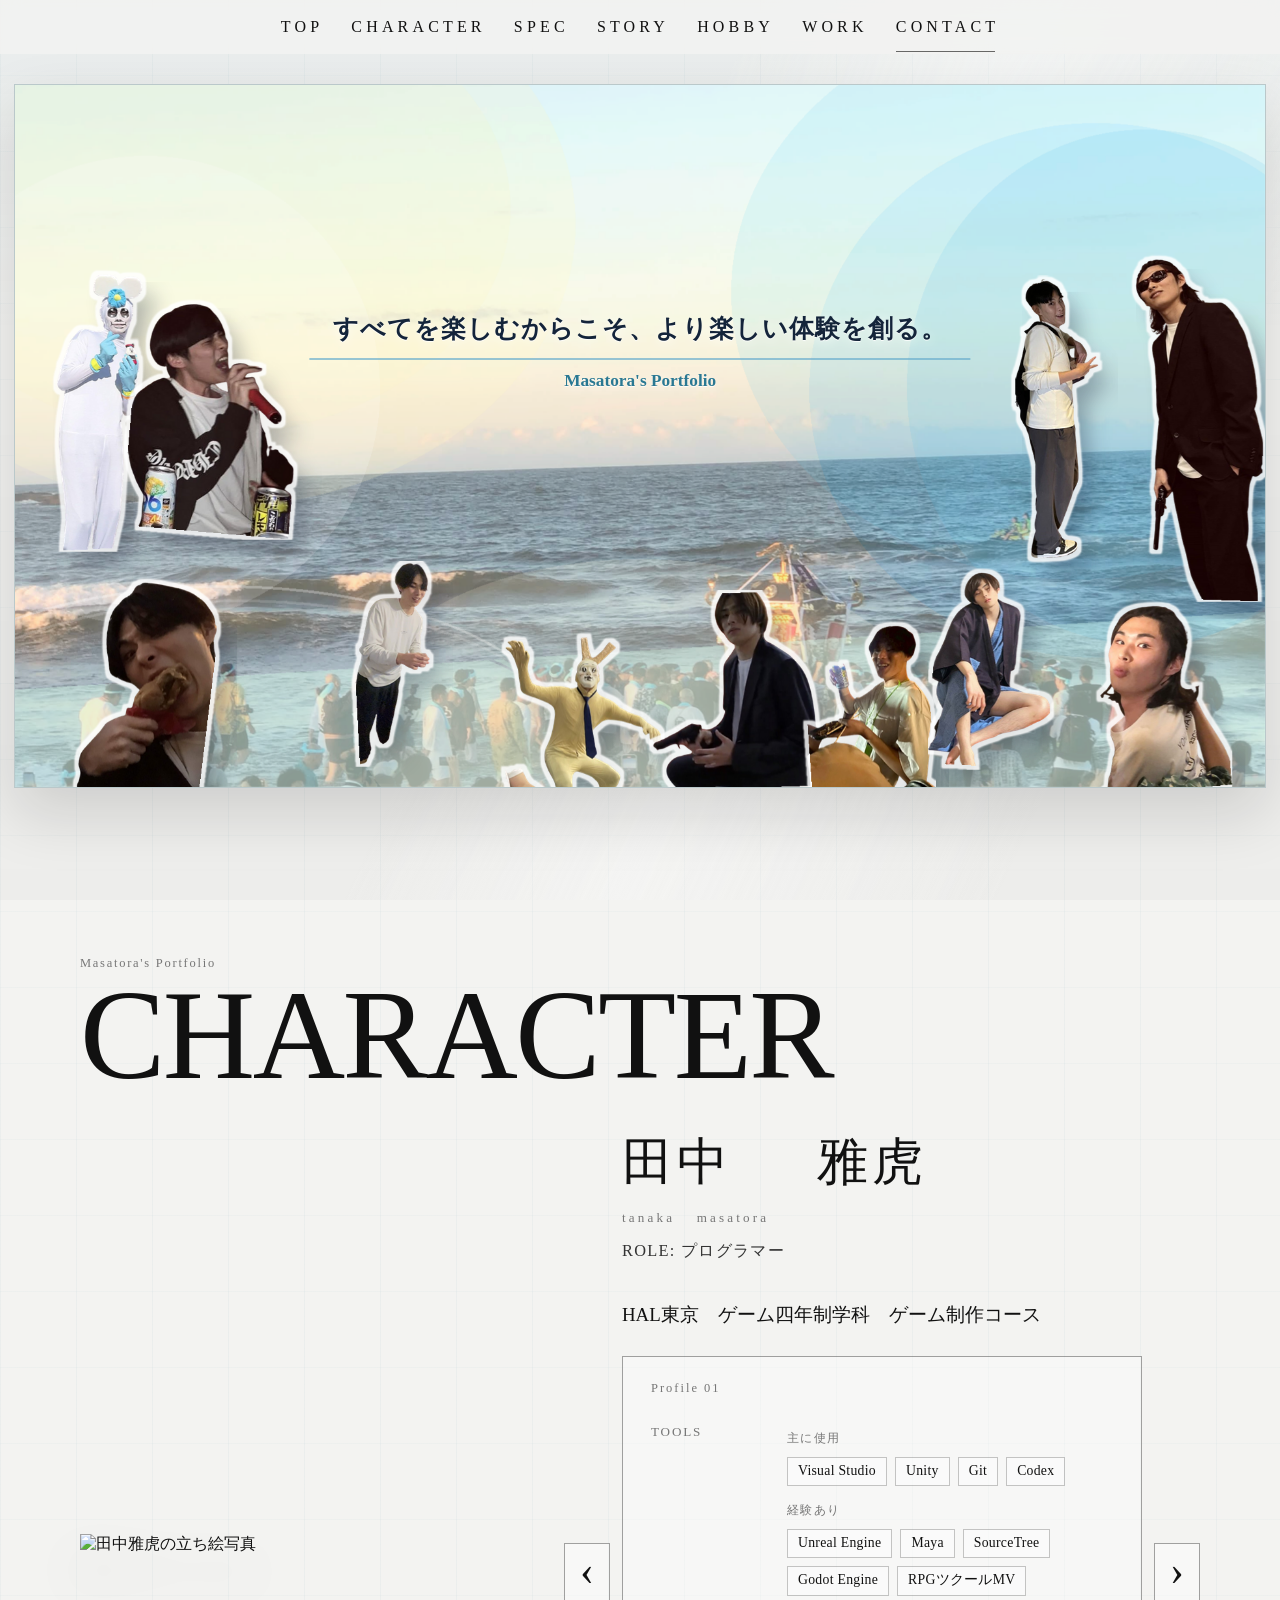
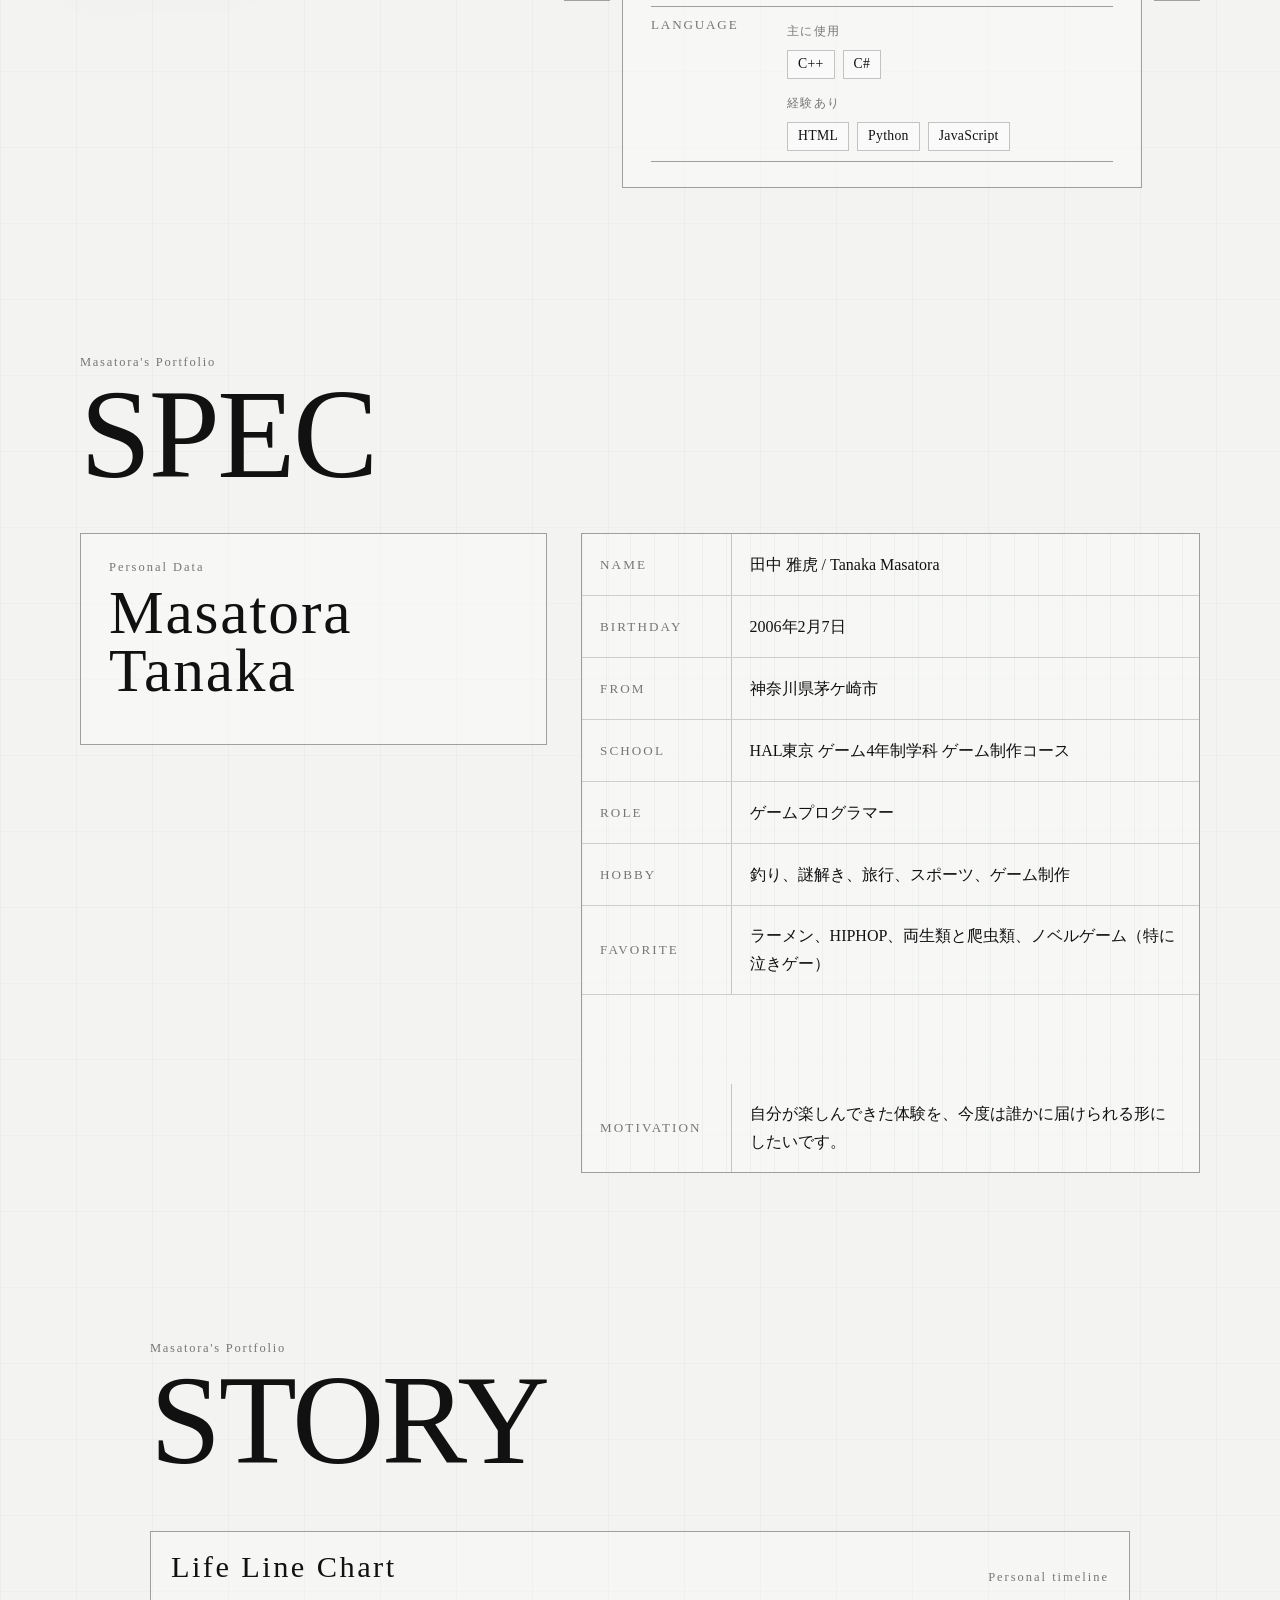
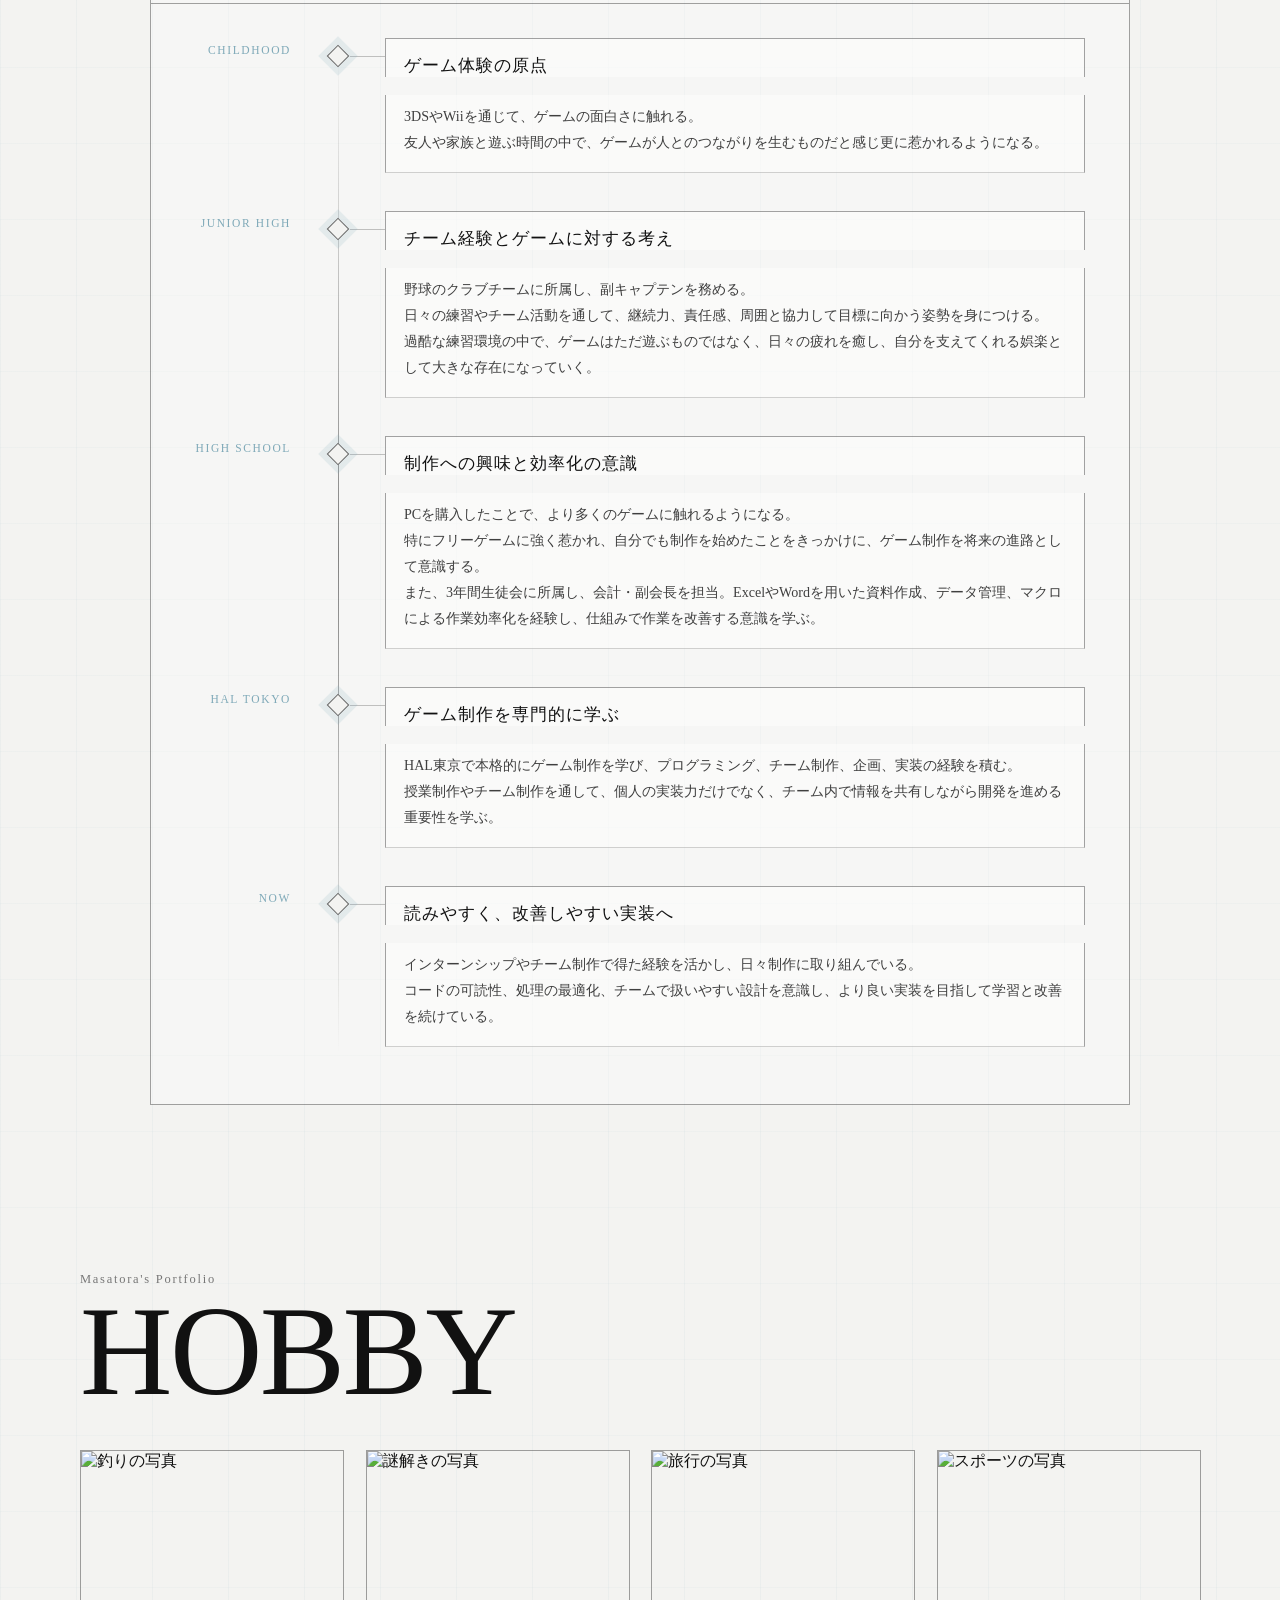
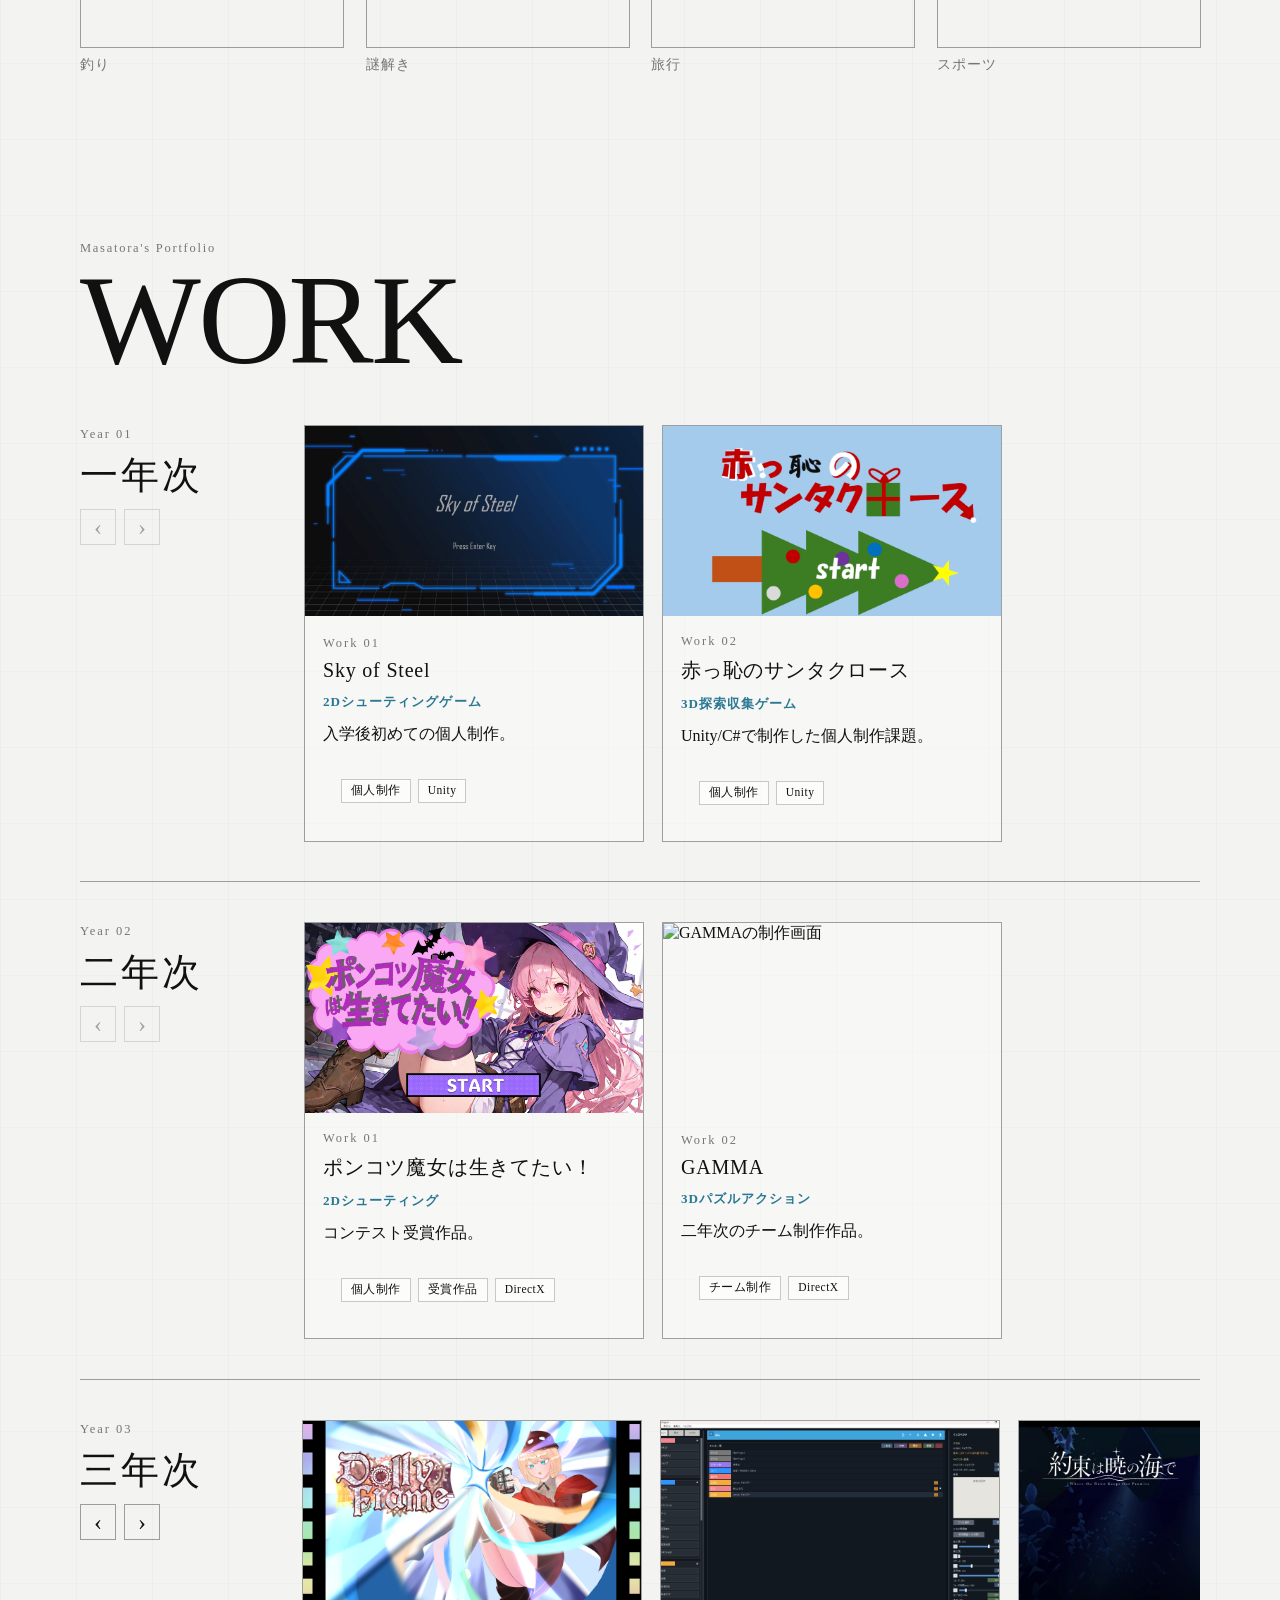
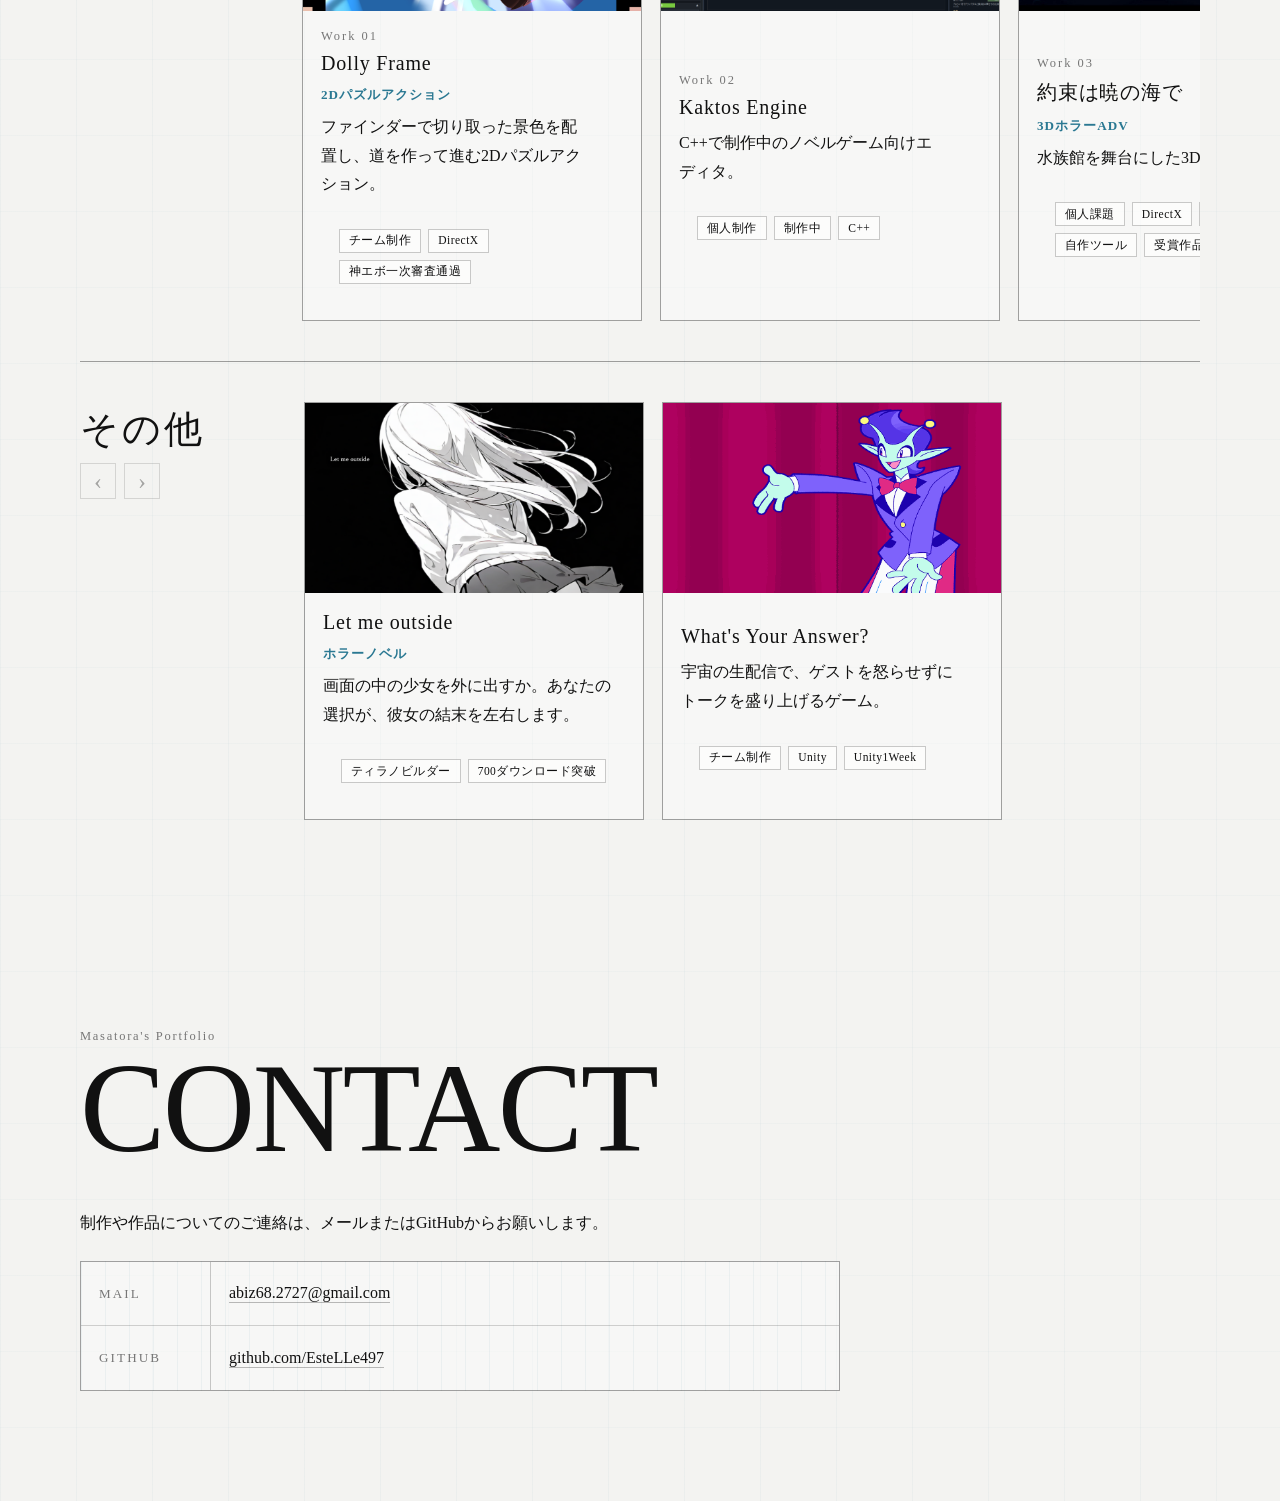
==== commit 2c16e68c: "Describe talk and result systems in Whats Your Answer" ====
--- a/index.html
+++ b/index.html
@@ -467,6 +467,13 @@
           <div class="viewer-stage" data-slide-stage>
             <img class="work-slide is-active" src="./assets/work-whats-your-answer/cover.gif" alt="What's Your Answer?の作品画像" loading="lazy" />
           </div>
+          <div class="work-ingenuity">
+            <p>工夫点</p>
+            <ul>
+              <li>会話の進行をシングルトンの Talk Game Manager にまとめ、ライターが会話の順番や選択肢ごとの分岐を直感的に編集できるようにしました。</li>
+              <li>リザルト管理は専用クラスに分け、会話の進行処理に手を入れずに結果の扱いを調整できるようにしました。</li>
+            </ul>
+          </div>
         </div>
         <div class="work-detail">
           <h3 id="whats-your-answer-title">What's Your Answer?</h3>
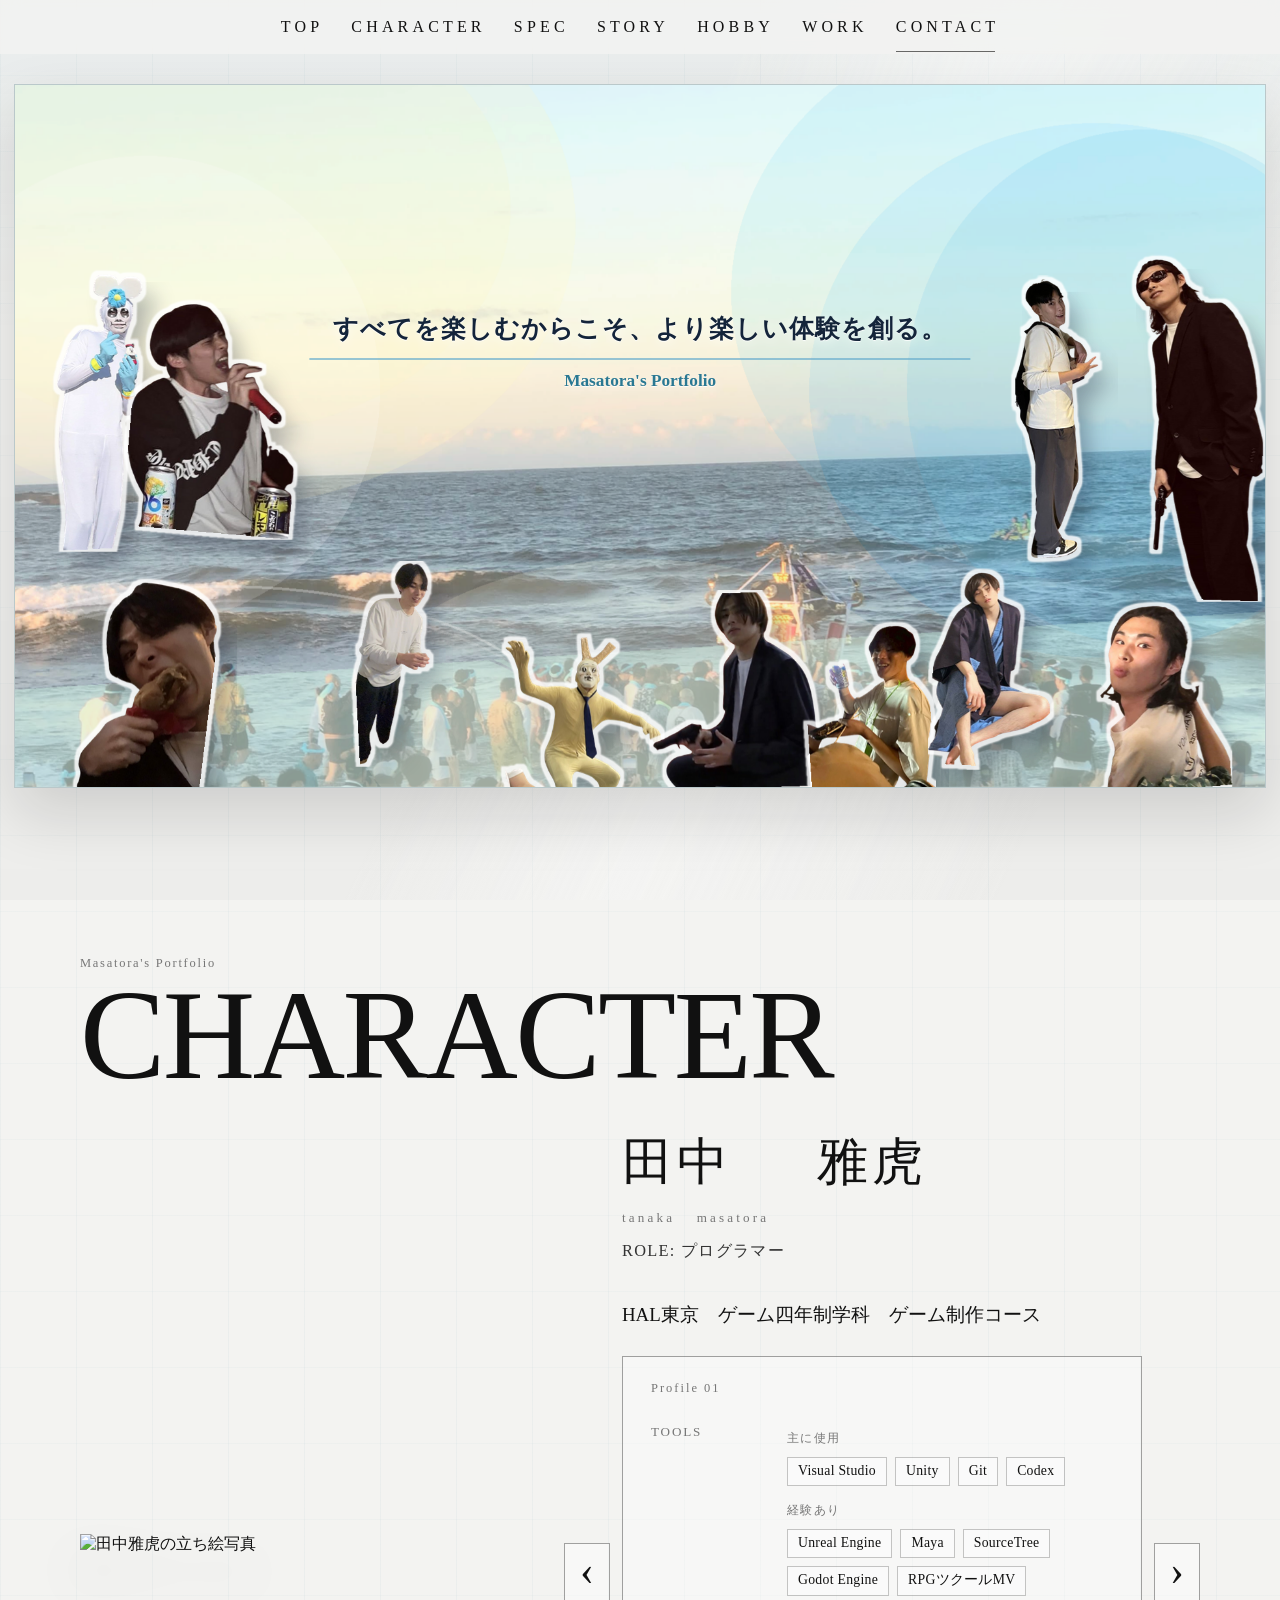
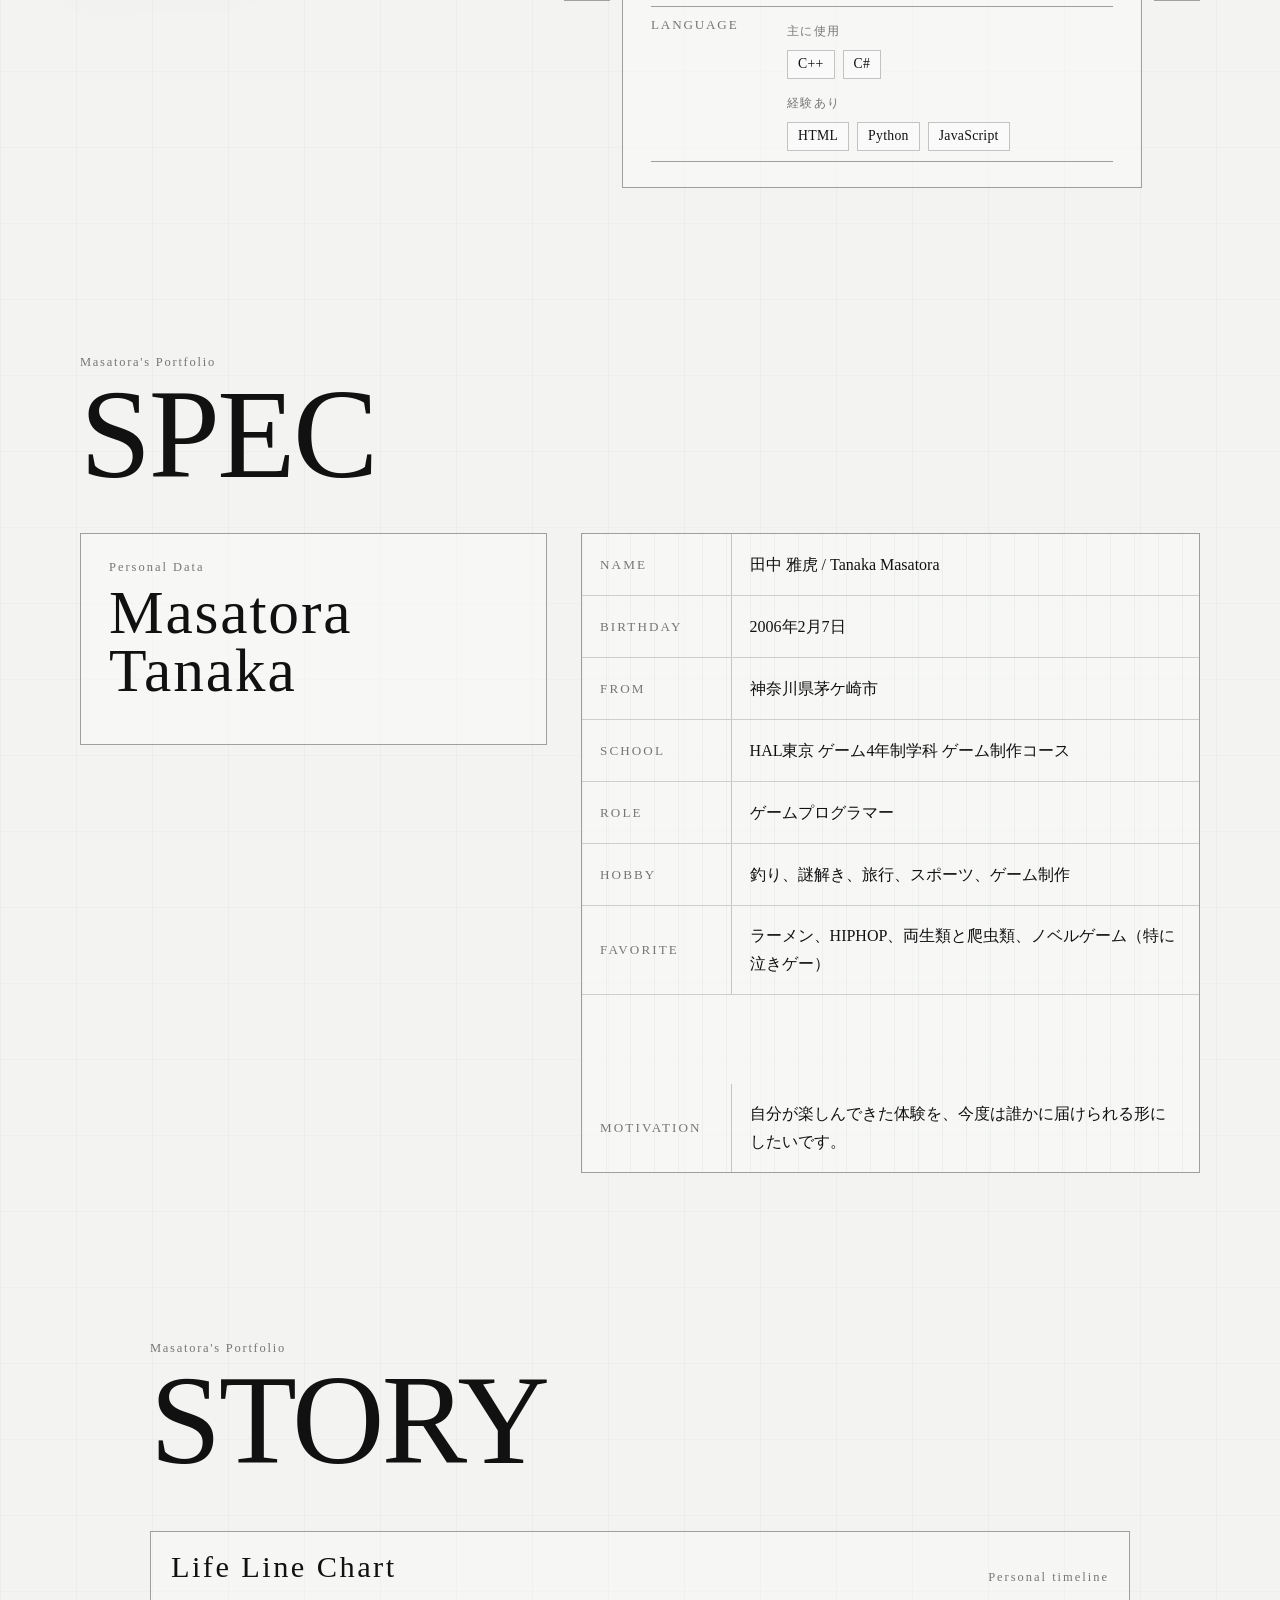
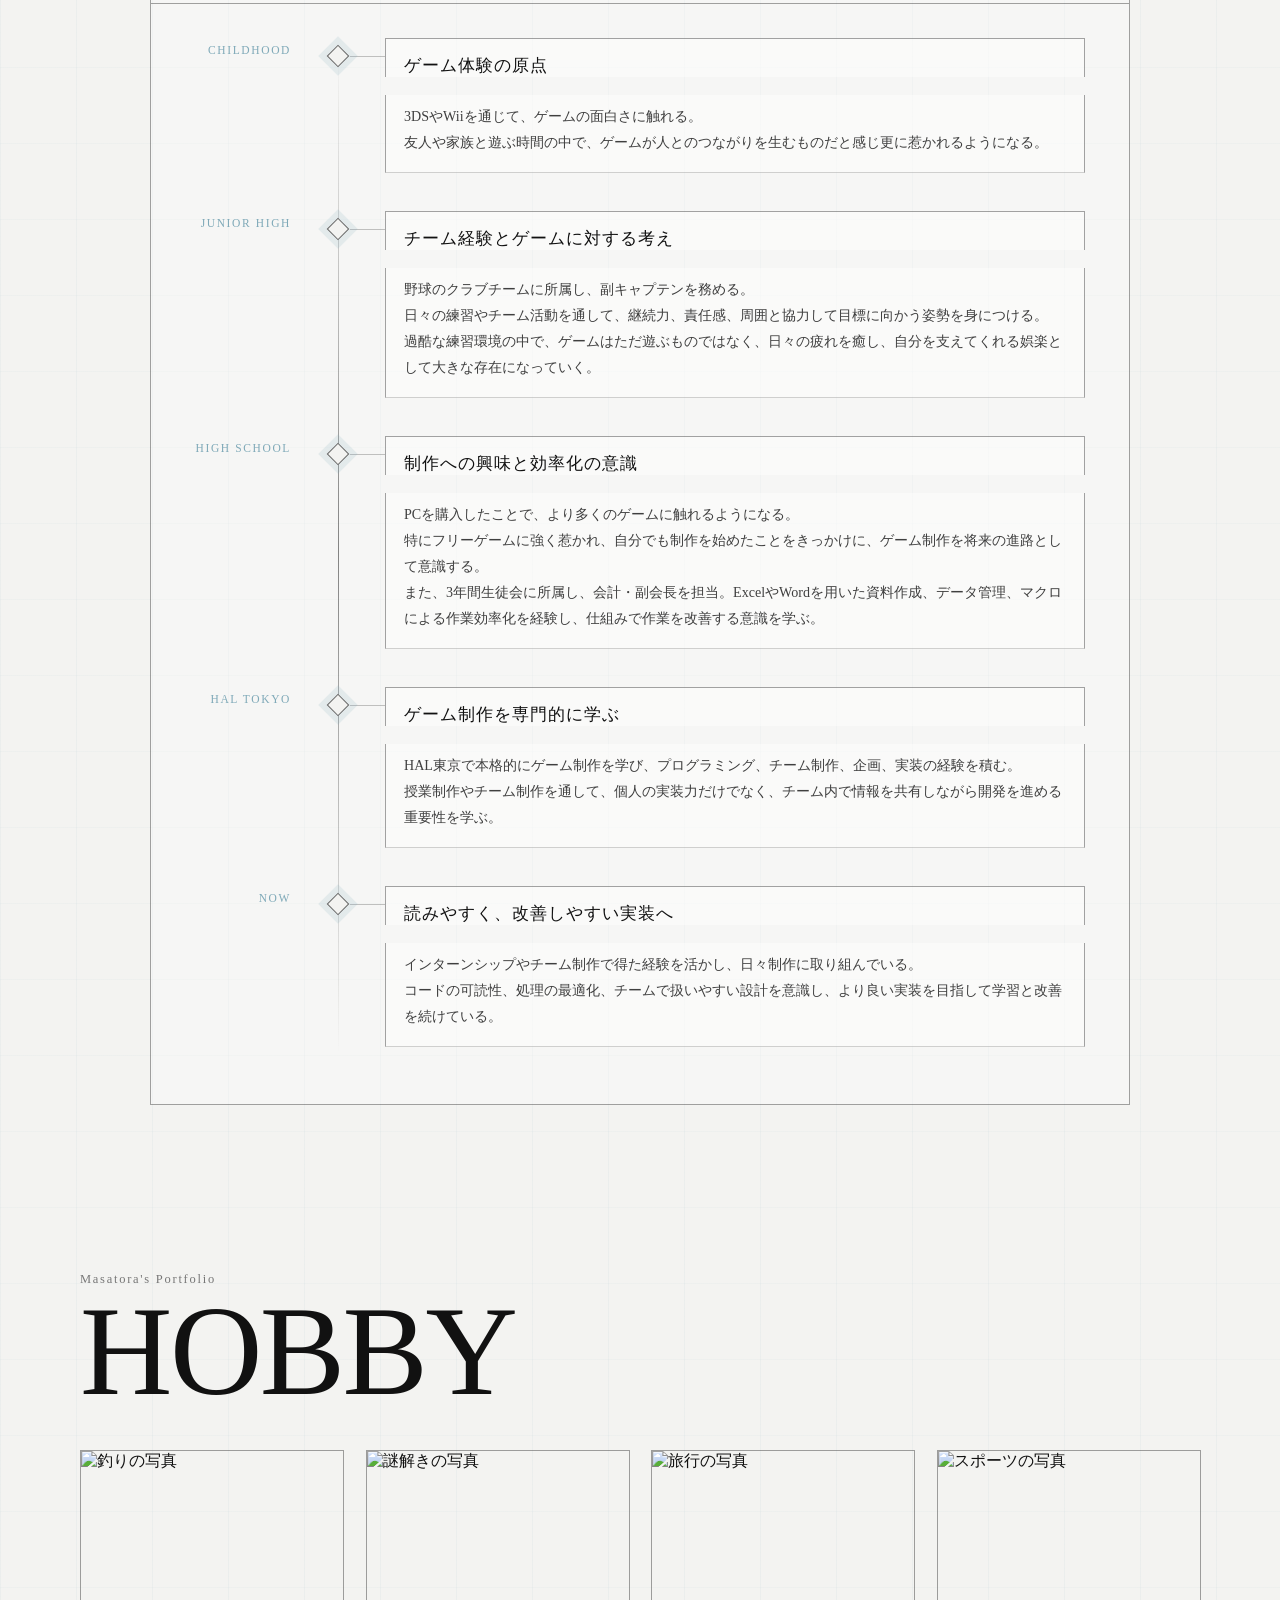
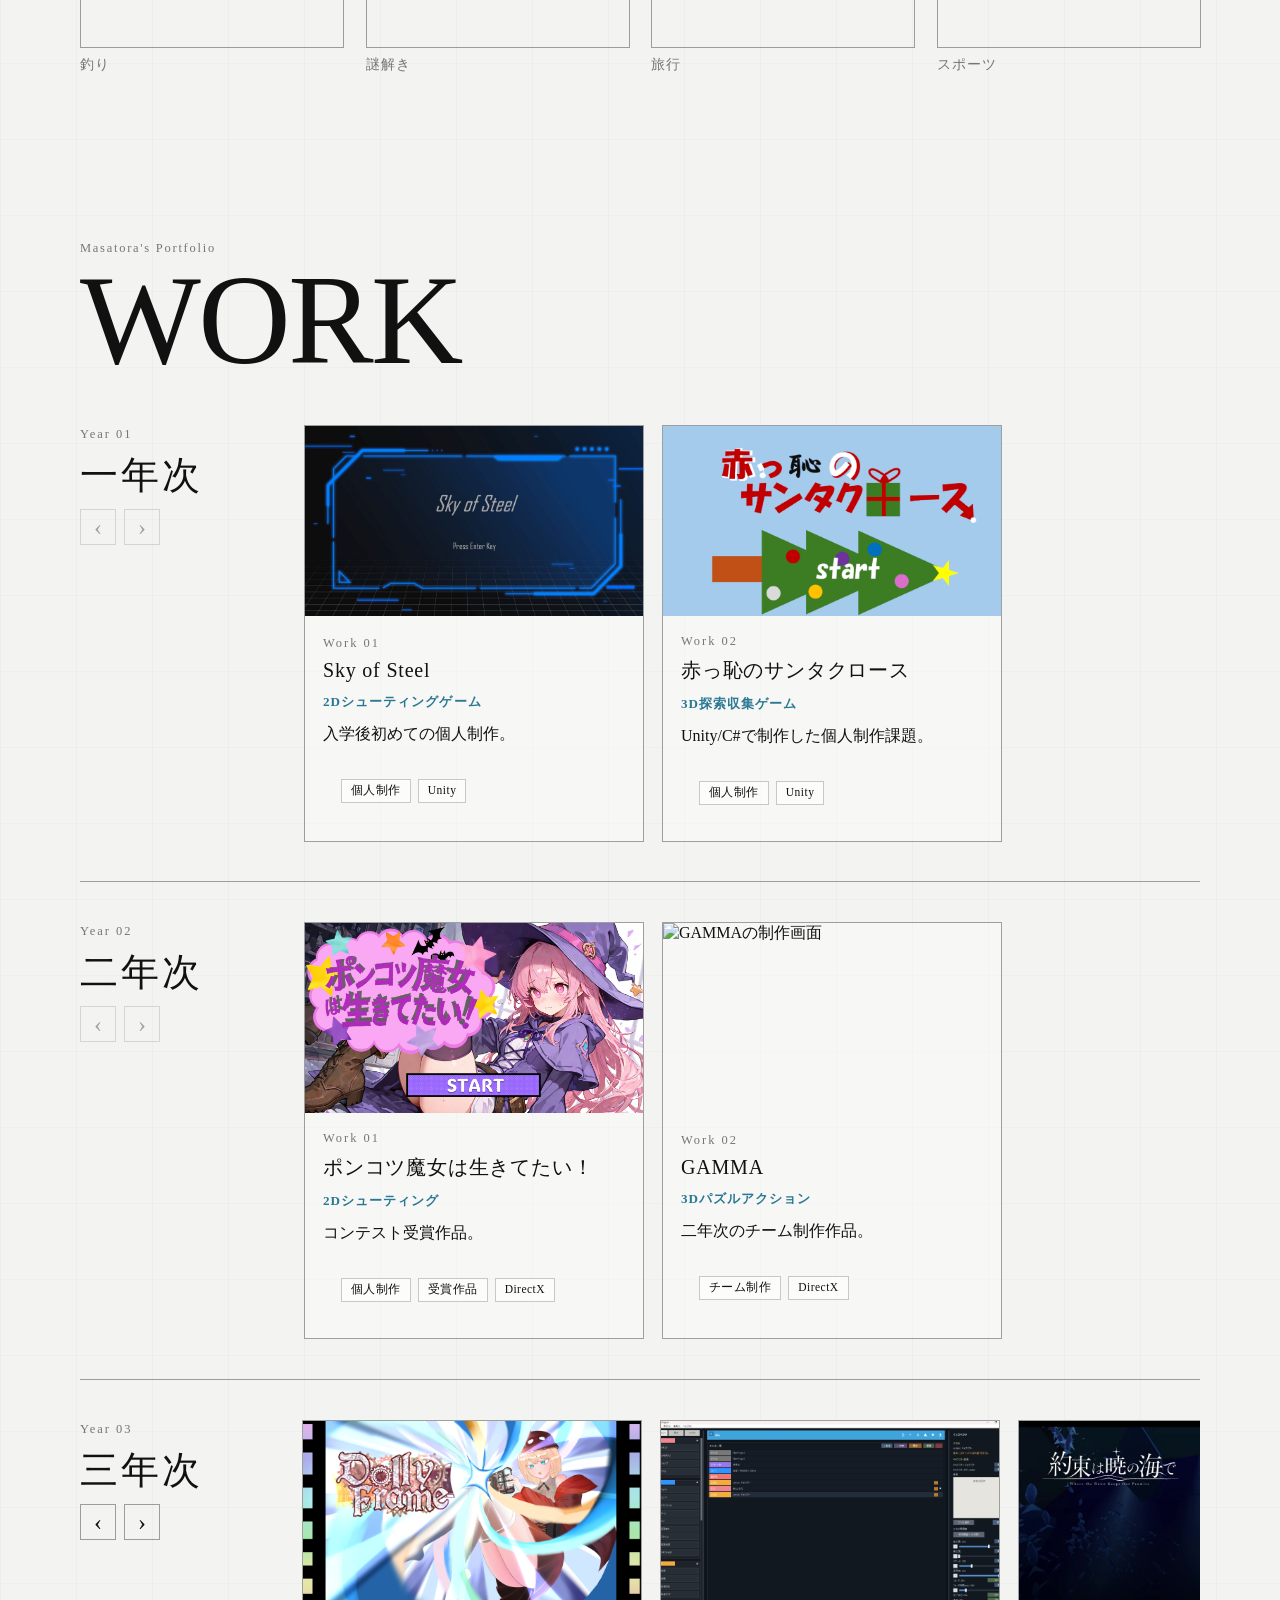
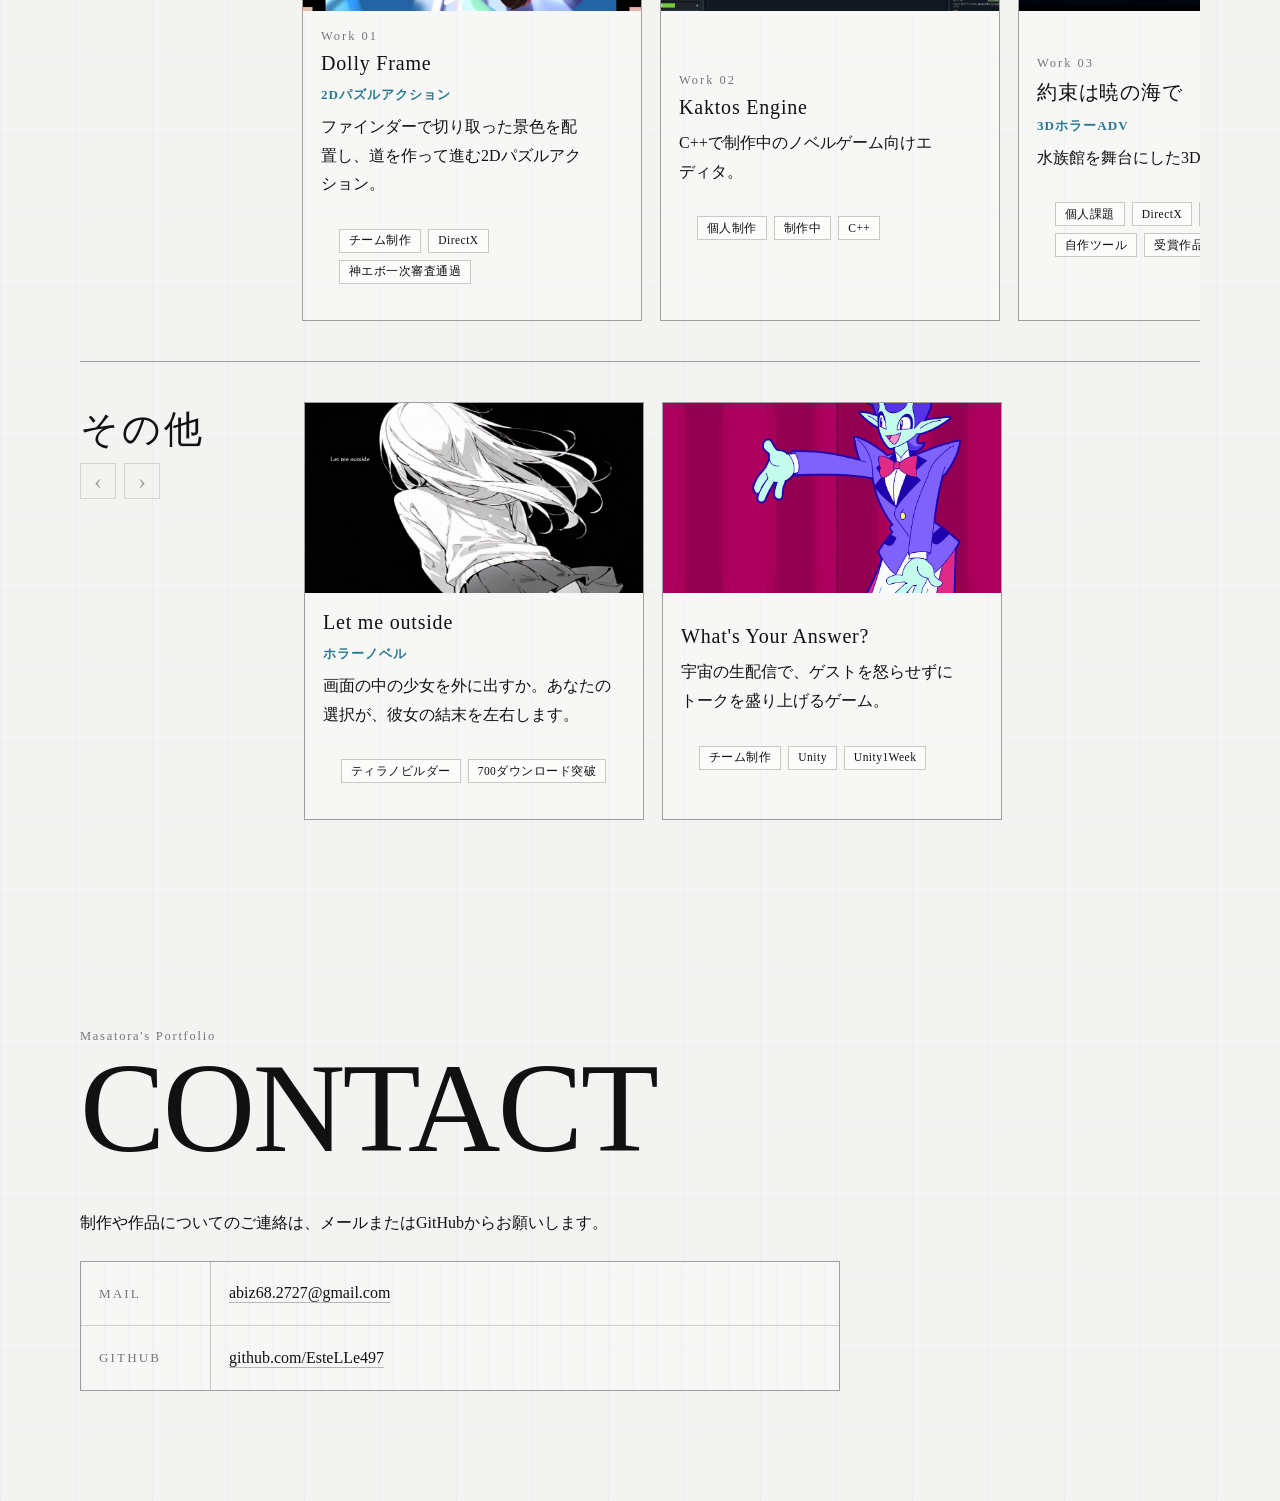
==== commit 8327cec0: "Add Whats Your Answer screenshots and result design details" ====
--- a/index.html
+++ b/index.html
@@ -464,14 +464,23 @@
       <section class="work-modal-panel" role="dialog" aria-modal="true" aria-labelledby="whats-your-answer-title">
         <button class="modal-close" type="button" data-work-close aria-label="閉じる">×</button>
         <div class="work-viewer">
-          <div class="viewer-stage" data-slide-stage>
-            <img class="work-slide is-active" src="./assets/work-whats-your-answer/cover.gif" alt="What's Your Answer?の作品画像" loading="lazy" />
+          <div class="viewer-media">
+            <button class="viewer-arrow viewer-arrow-left" type="button" data-slide-prev aria-label="前の写真">‹</button>
+            <div class="viewer-stage" data-slide-stage>
+              <img class="work-slide is-active" src="./assets/work-whats-your-answer/cover.gif" alt="What's Your Answer?の作品画像" loading="lazy" />
+              <img class="work-slide" src="./assets/work-whats-your-answer/broadcast.png" alt="ライブ配信の会話画面" loading="lazy" />
+              <img class="work-slide" src="./assets/work-whats-your-answer/choices.png" alt="会話の選択肢" loading="lazy" />
+              <img class="work-slide" src="./assets/work-whats-your-answer/result.png" alt="ゲームオーバー時のリザルト画面" loading="lazy" />
+              <img class="work-slide" src="./assets/work-whats-your-answer/talk-editor.png" alt="Unityの会話シーケンス編集画面" loading="lazy" />
+              <img class="work-slide" src="./assets/work-whats-your-answer/result-settings.png" alt="Unityのリザルト設定画面" loading="lazy" />
+            </div>
+            <button class="viewer-arrow viewer-arrow-right" type="button" data-slide-next aria-label="次の写真">›</button>
           </div>
           <div class="work-ingenuity">
             <p>工夫点</p>
             <ul>
               <li>会話の進行をシングルトンの Talk Game Manager にまとめ、ライターが会話の順番や選択肢ごとの分岐を直感的に編集できるようにしました。</li>
-              <li>リザルト管理は専用クラスに分け、会話の進行処理に手を入れずに結果の扱いを調整できるようにしました。</li>
+              <li>リザルトは専用クラスに分けて一括管理し、達成条件やボーナスを会話の進行処理から独立して調整できる、汎用性の高い設計にしました。</li>
             </ul>
           </div>
         </div>
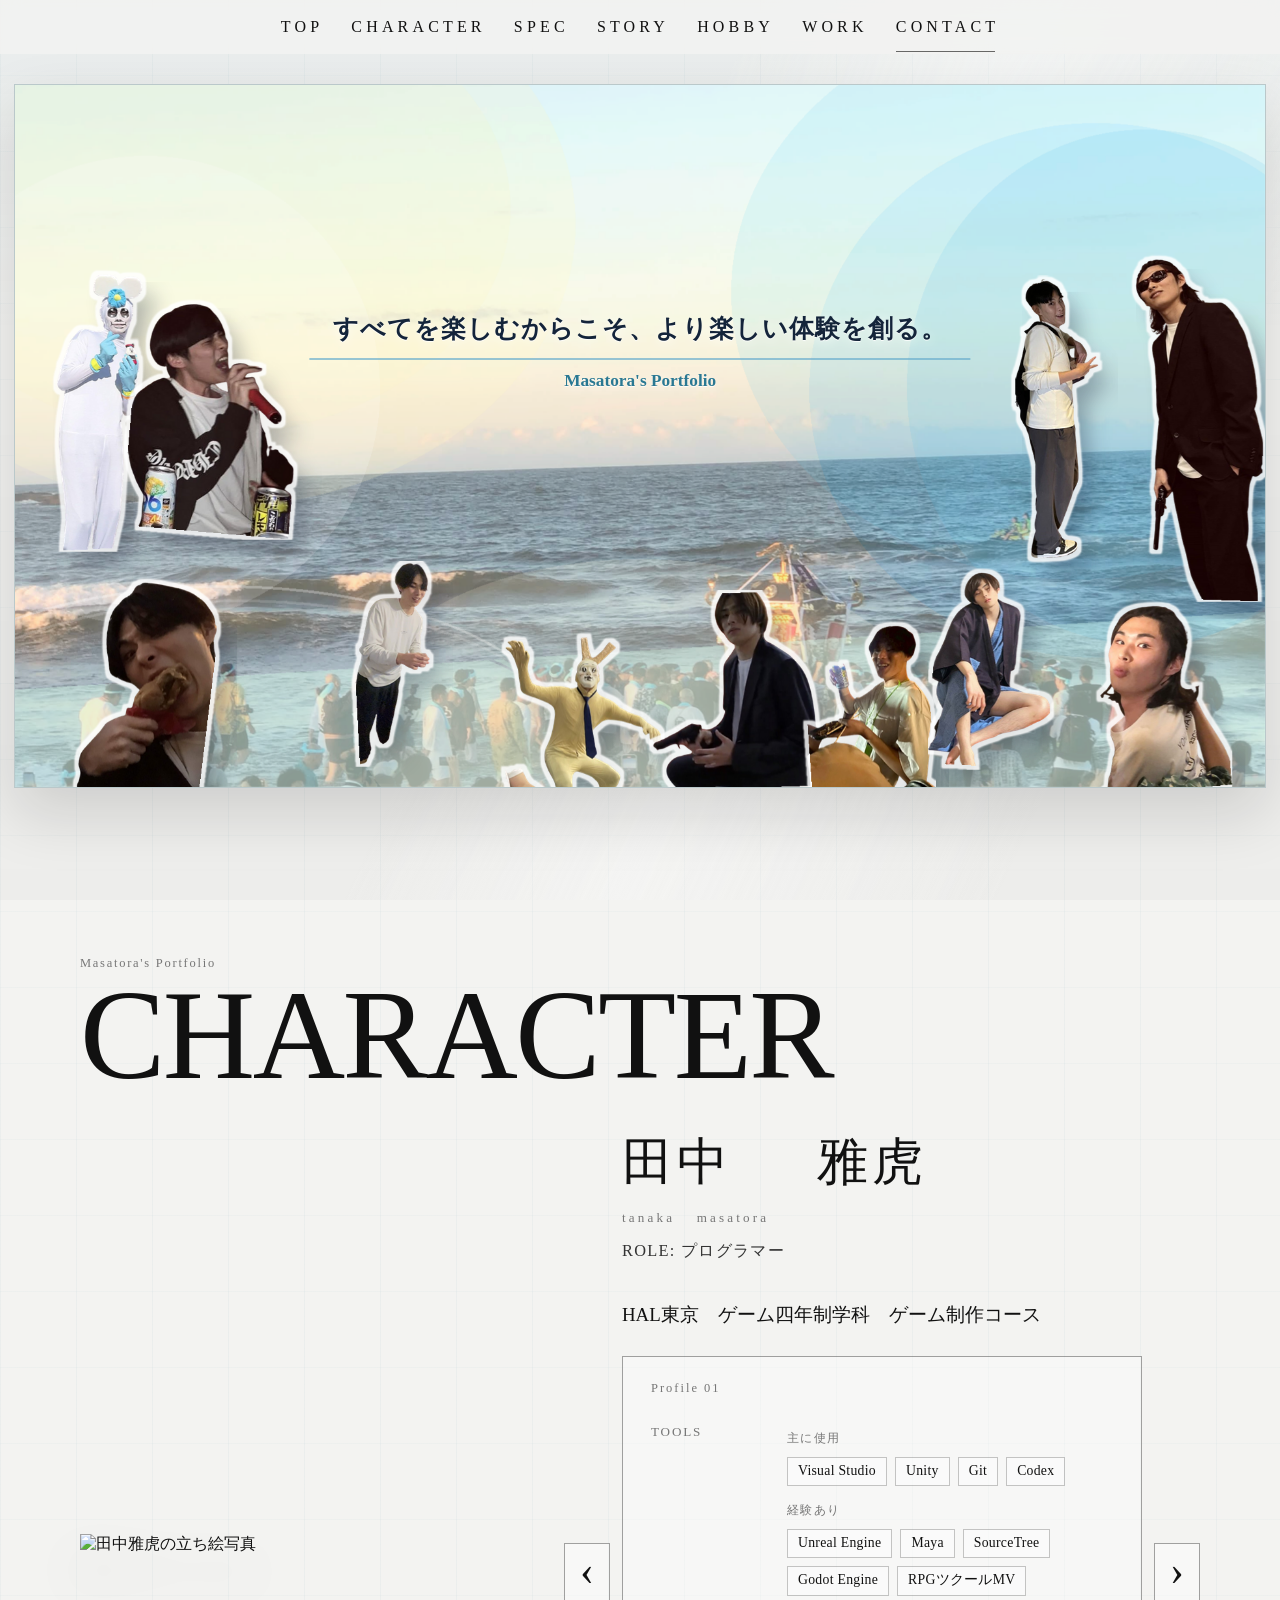
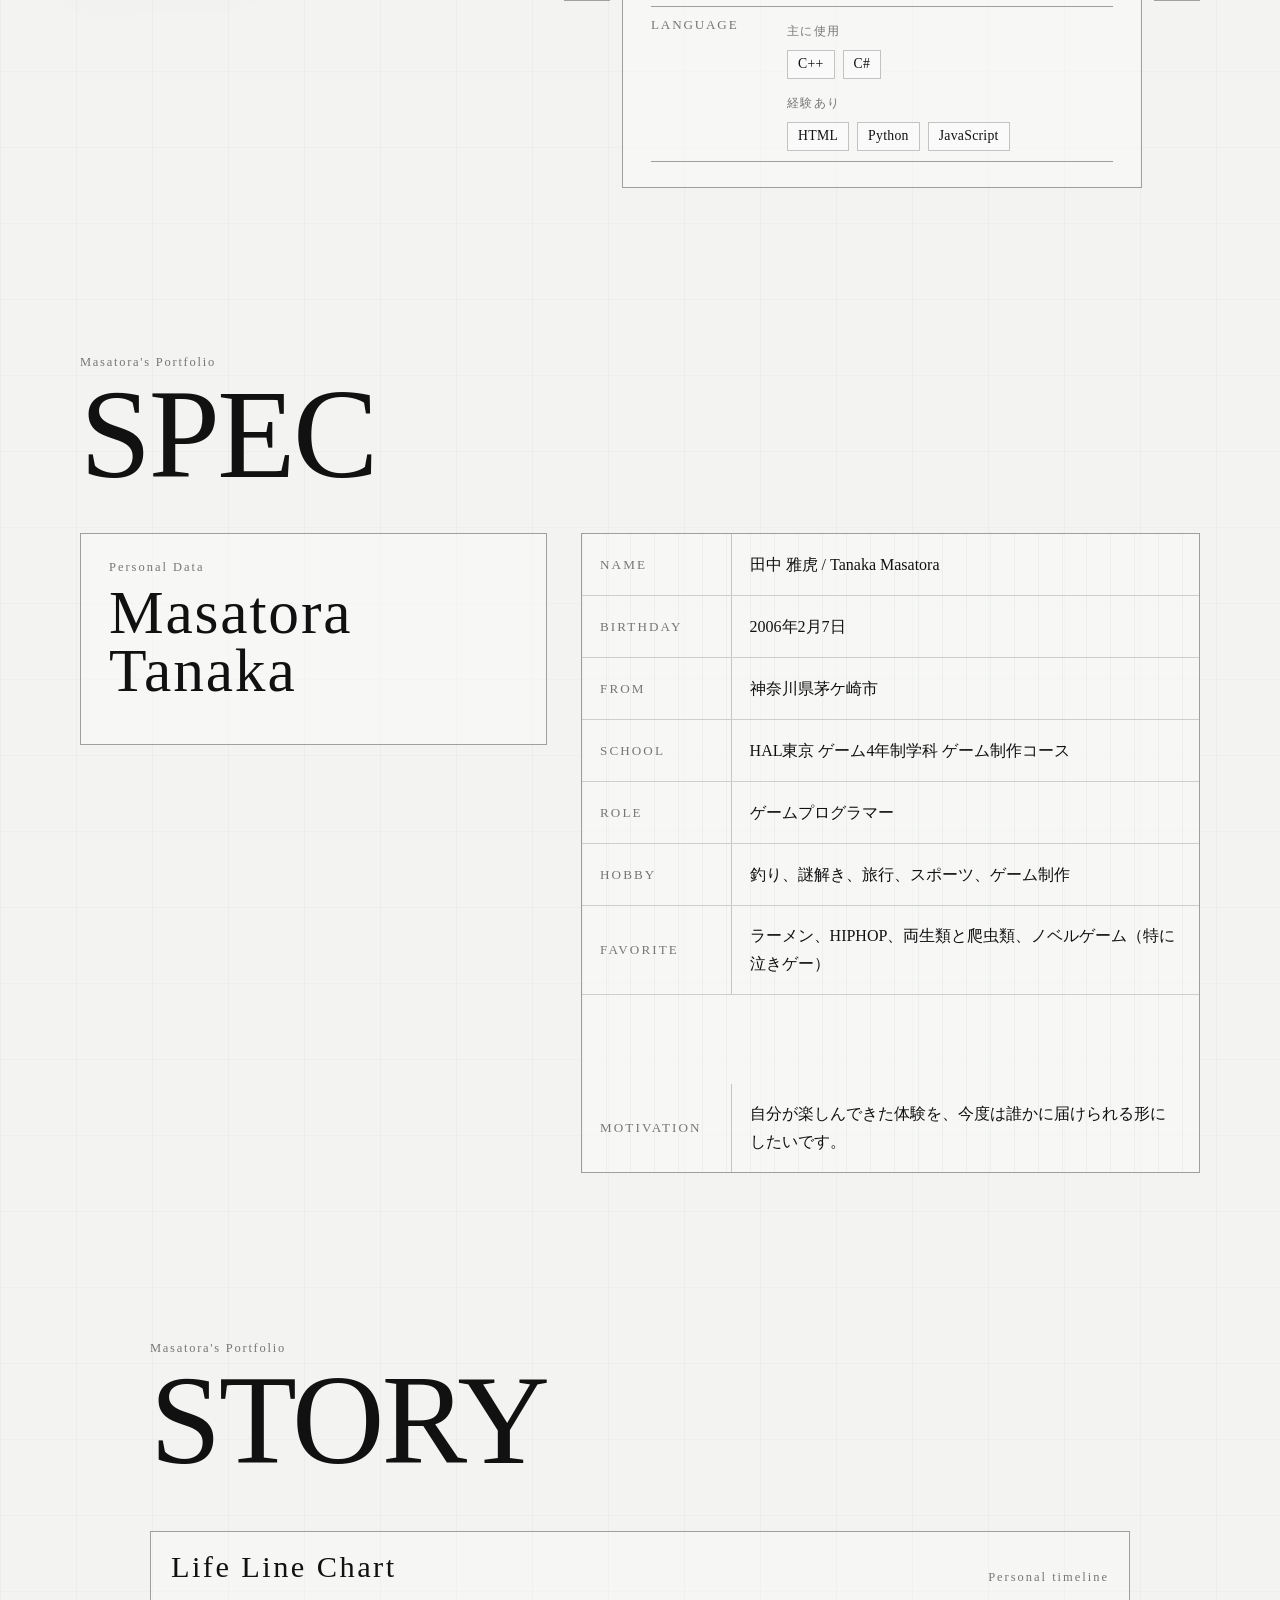
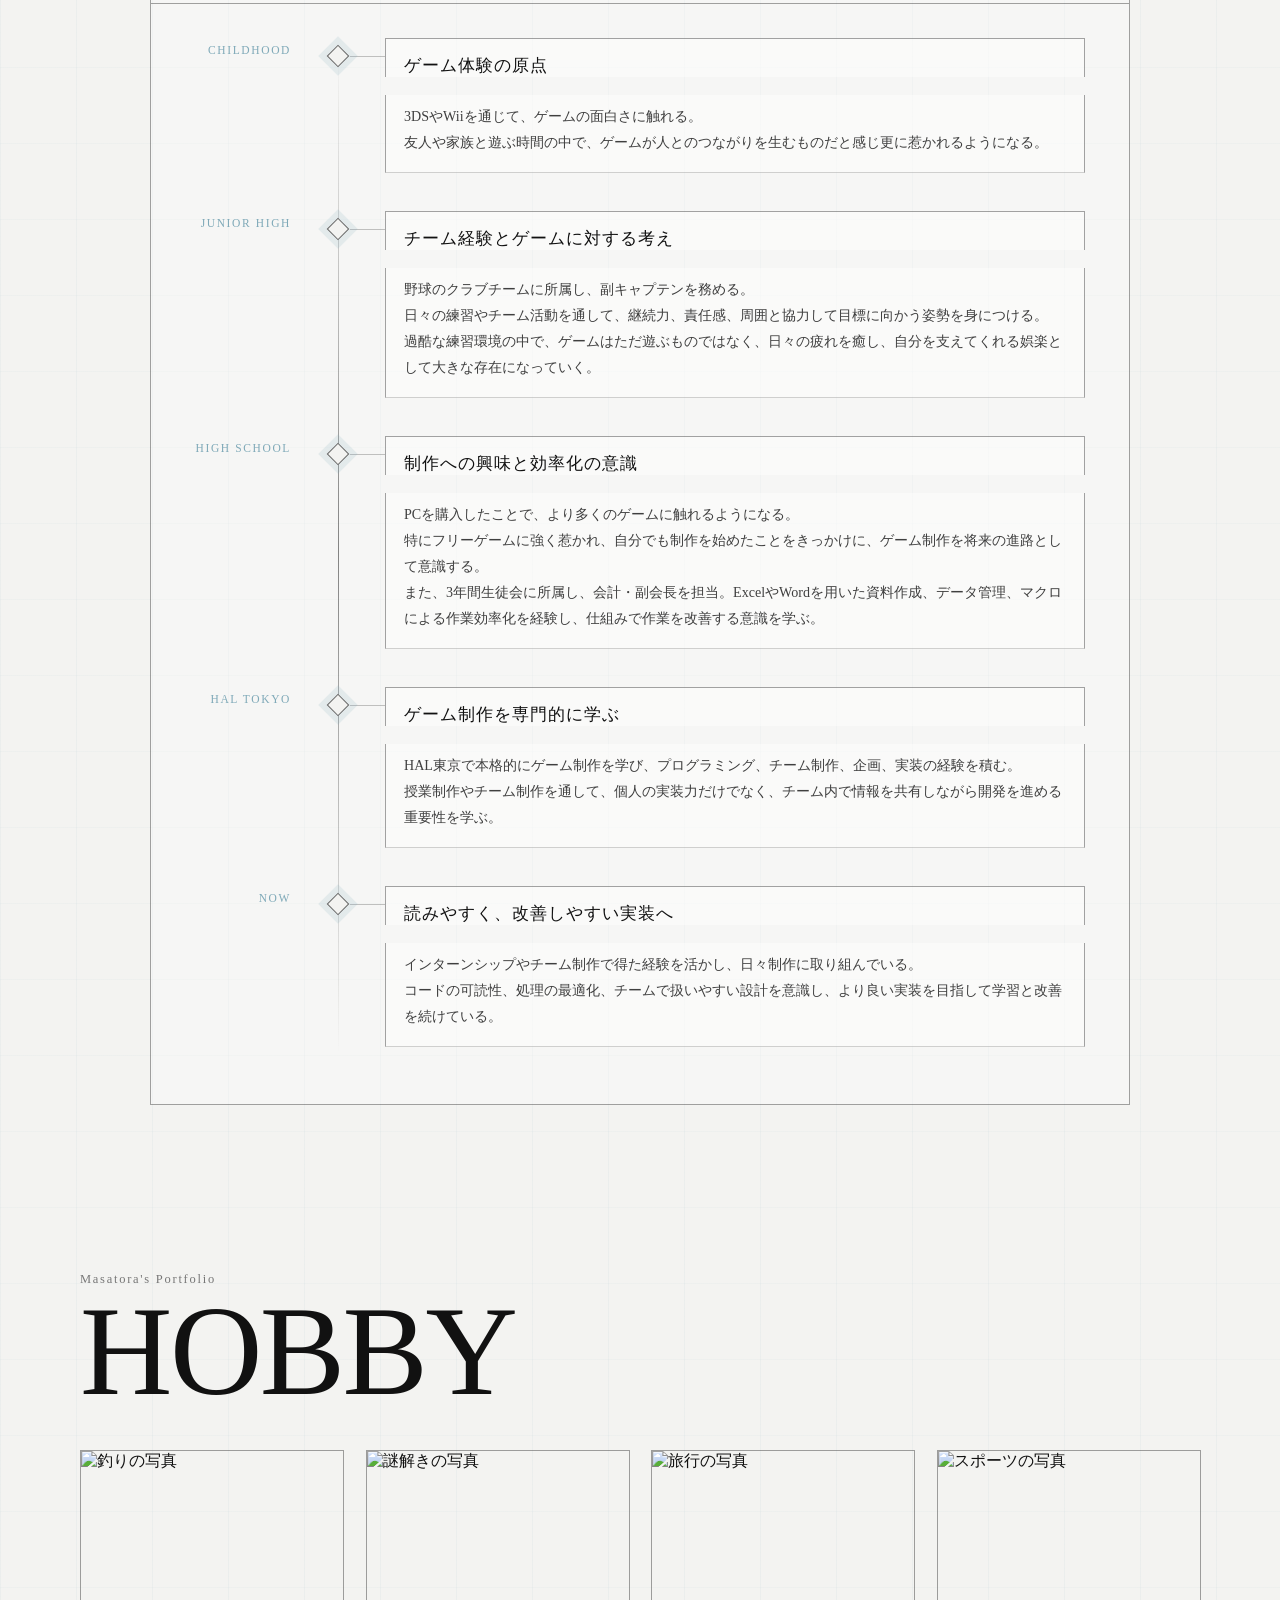
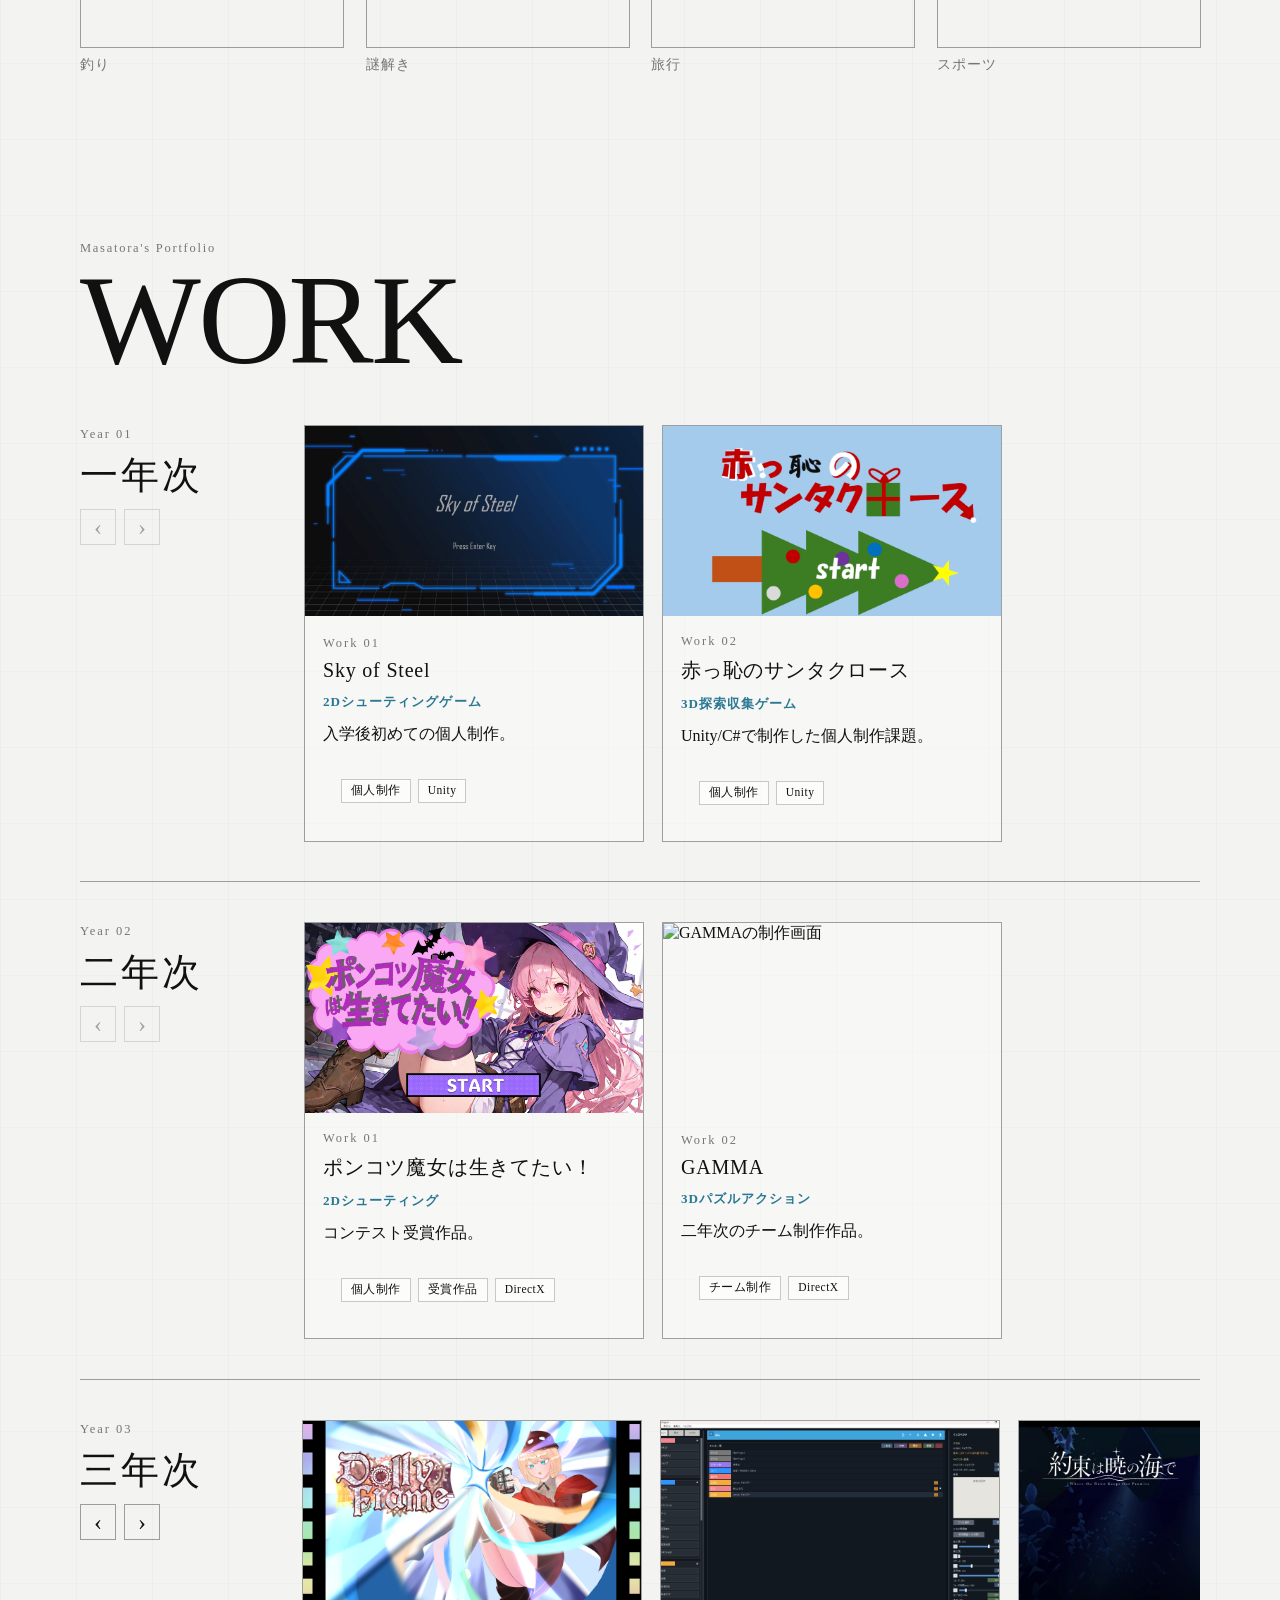
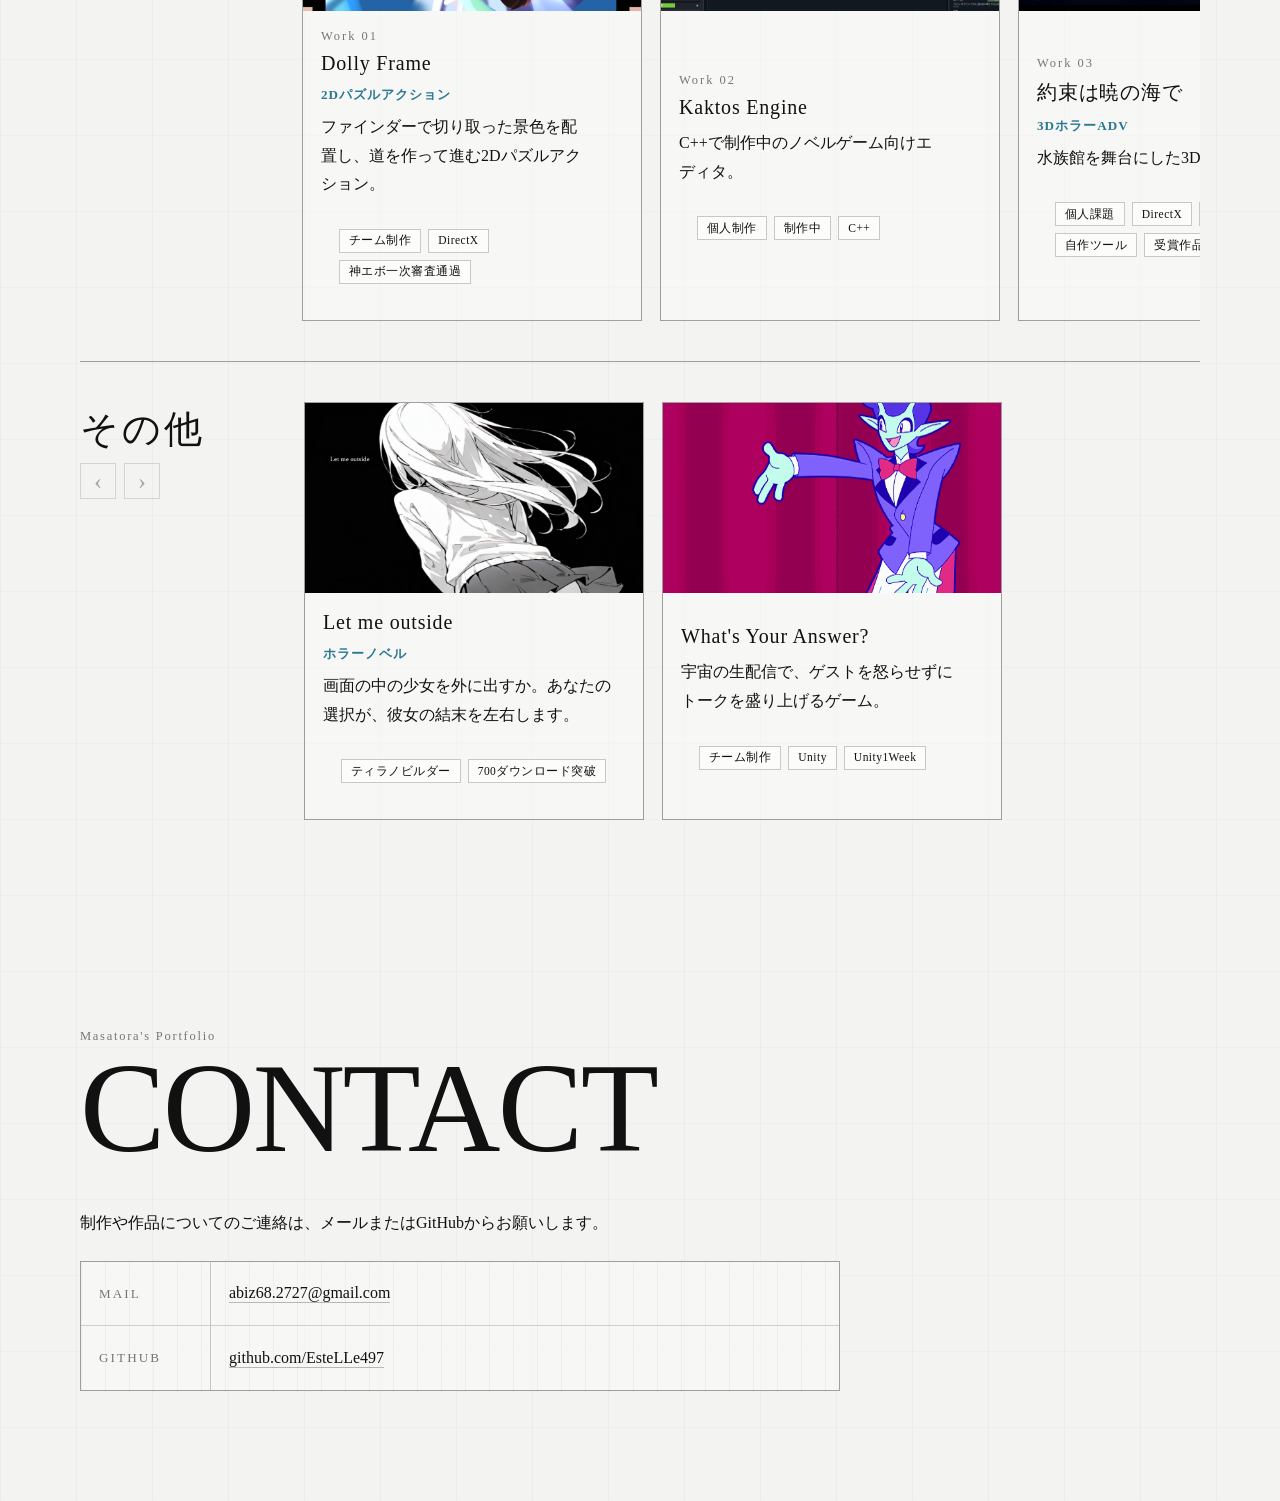
==== commit c0f6ce97: "Refine technical highlights for three projects" ====
--- a/index.html
+++ b/index.html
@@ -700,9 +700,8 @@
             <p>工夫点</p>
             <ul>
               <li>HLSLでコースティクス、体積散乱、屈折、フレネル反射を組み合わせ、水槽越しの光や水中の濁りを表現しました。水槽・水中トンネル・海岸でパラメータを分け、場面ごとの空気感を作っています。</li>
-              <li>ポイントライトとスポットライトを最大8灯まで扱うローカルライティングを実装し、ImGui製エディタで位置・色・強度・照射角を調整できるようにしました。</li>
-              <li>大水槽を正面から見ると描画負荷が上がるため、フレーム時間を平滑化し、描画解像度を55〜100%の7段階で調整。下げる条件と戻す条件に差をつけ、解像度が頻繁に上下するのを抑えました。</li>
-              <li>暗所では懐中電灯の照射範囲と壁面の手形演出を連動させ、見える範囲を絞ること自体が恐怖演出になるように設計しました。</li>
+              <li>Boidsで魚群の動きを作り、GPUインスタンシングで最大440体を個体ごとのドローコールなしでまとめて描画しました。近傍探索を3D空間グリッドで絞り、視錐台カリングと遠距離LODで描画負荷を抑えました。</li>
+              <li>シャドウマップで魚の影を砂底に落とし、ボリュームライトで水中の光の筋を表現しました。前フレームの描画結果を再投影し、光のちらつきを抑えました。</li>
             </ul>
           </div>
         </div>
@@ -859,7 +858,7 @@
           <div class="work-ingenuity">
             <p>工夫点</p>
             <ul>
-              <li>弾を避ける場面に、制限時間内に指定の円へ入るギミックを加えました。プレイヤーが逃げる方向だけでなく、向かう場所も考える場面を作りました。</li>
+              <li>短い制作期間の中で、印象に残るギミックや演出を作ることを心がけながら制作しました。</li>
               <li>積極的に友人や先生にプレイしていただき、プレイ感の向上を目指しました。</li>
             </ul>
           </div>
@@ -920,7 +919,7 @@
           <div class="work-ingenuity">
             <p>工夫点</p>
             <ul>
-              <li>影に入った瞬間に曲が途切れないよう、XAudioで入る側と出る側のBGM音量を同時に変化させました。</li>
+              <li>影に入ったときの没入感を高めるため、通常のBGMからリバーブをかけた同じ曲へ、XAudioでクロスフェードするようにしました。</li>
               <li>GASでタスク表とガントチャートを作成。進捗の確認先を一つにまとめ、更新はDiscord Webhookでチームに通知しました。</li>
             </ul>
           </div>
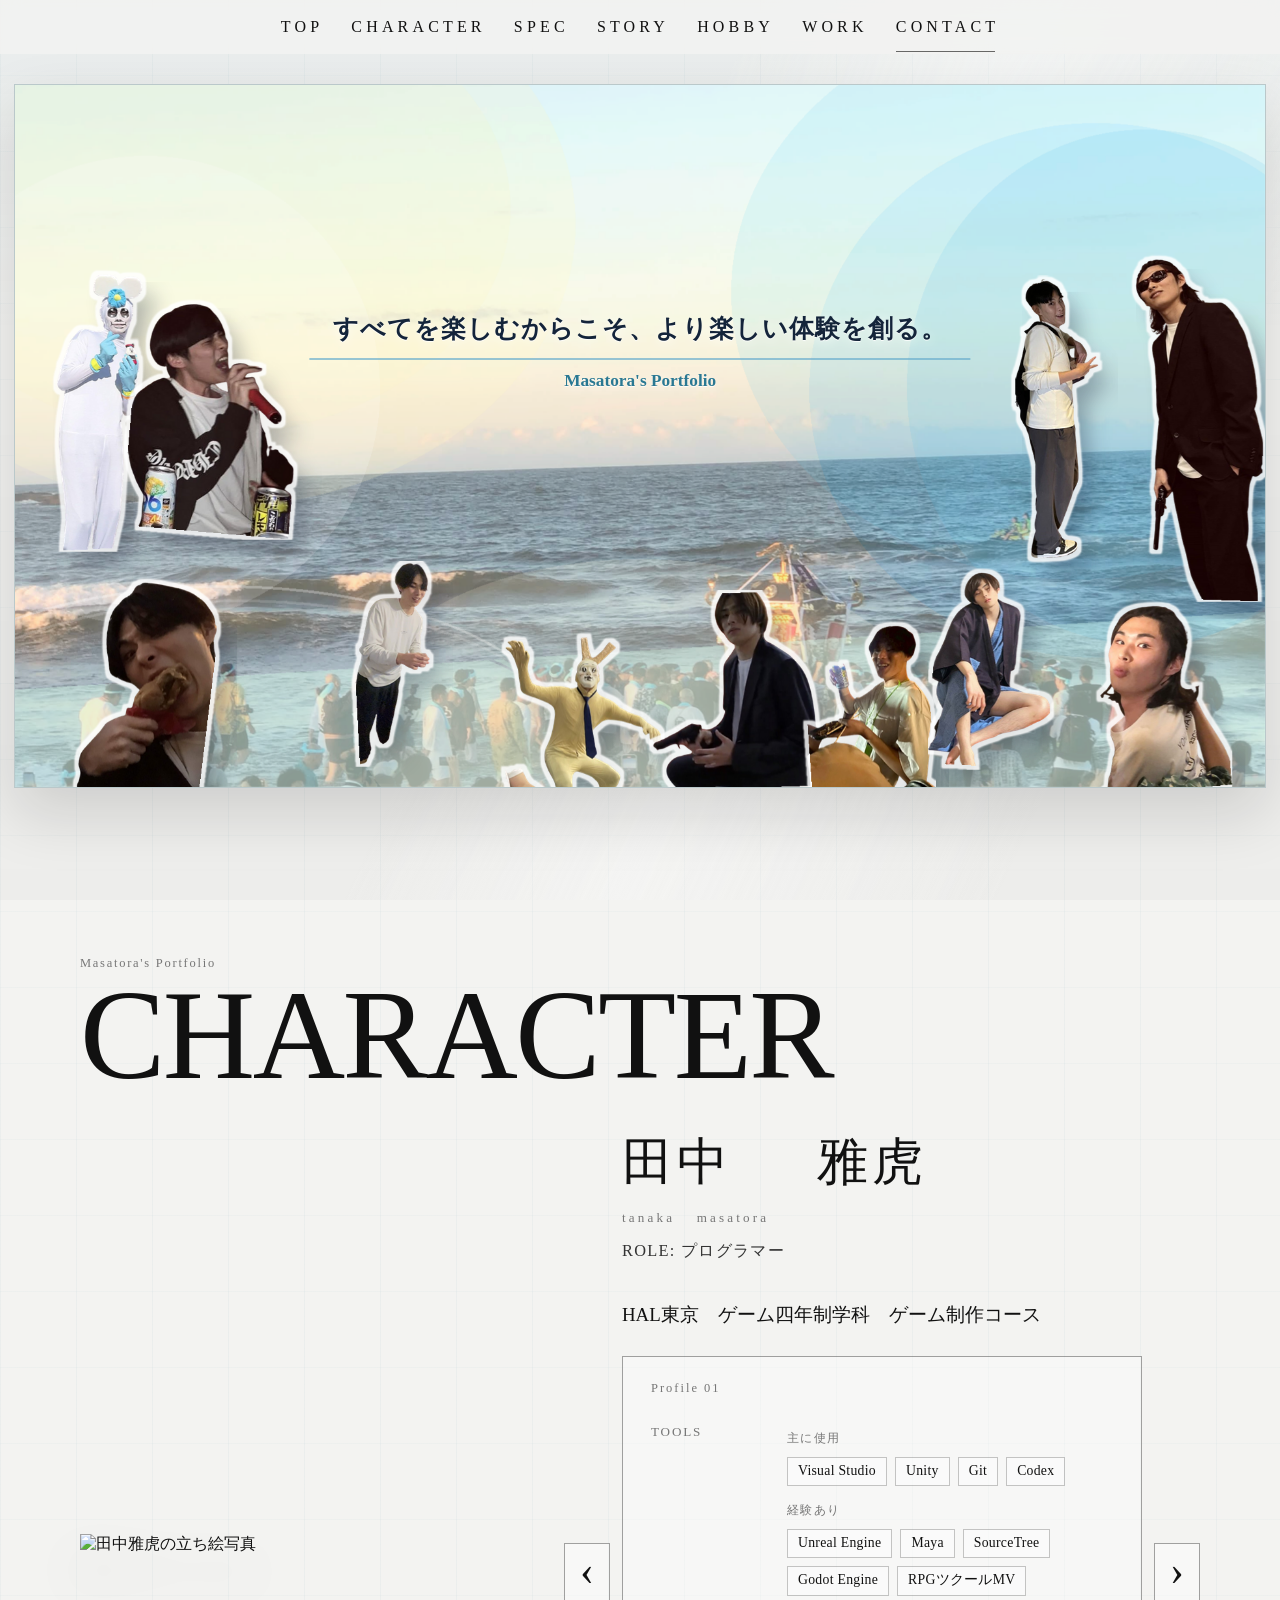
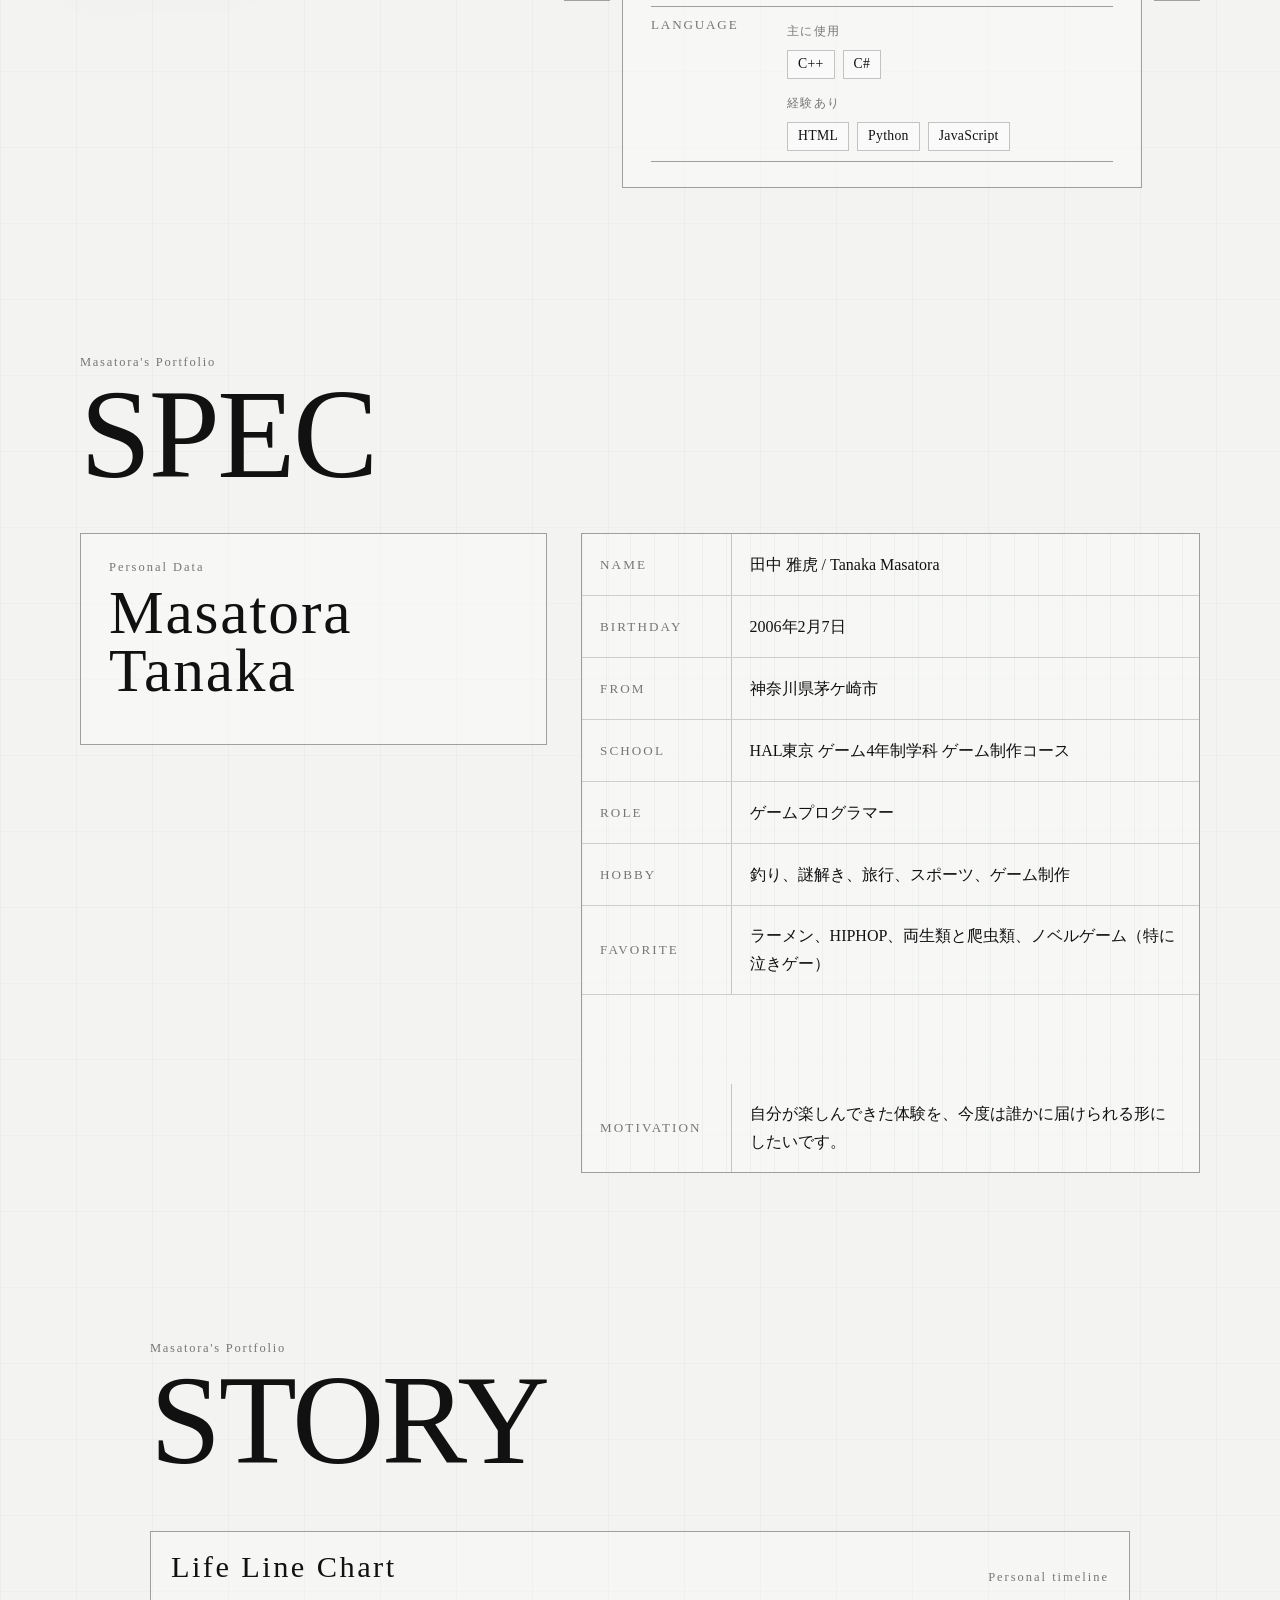
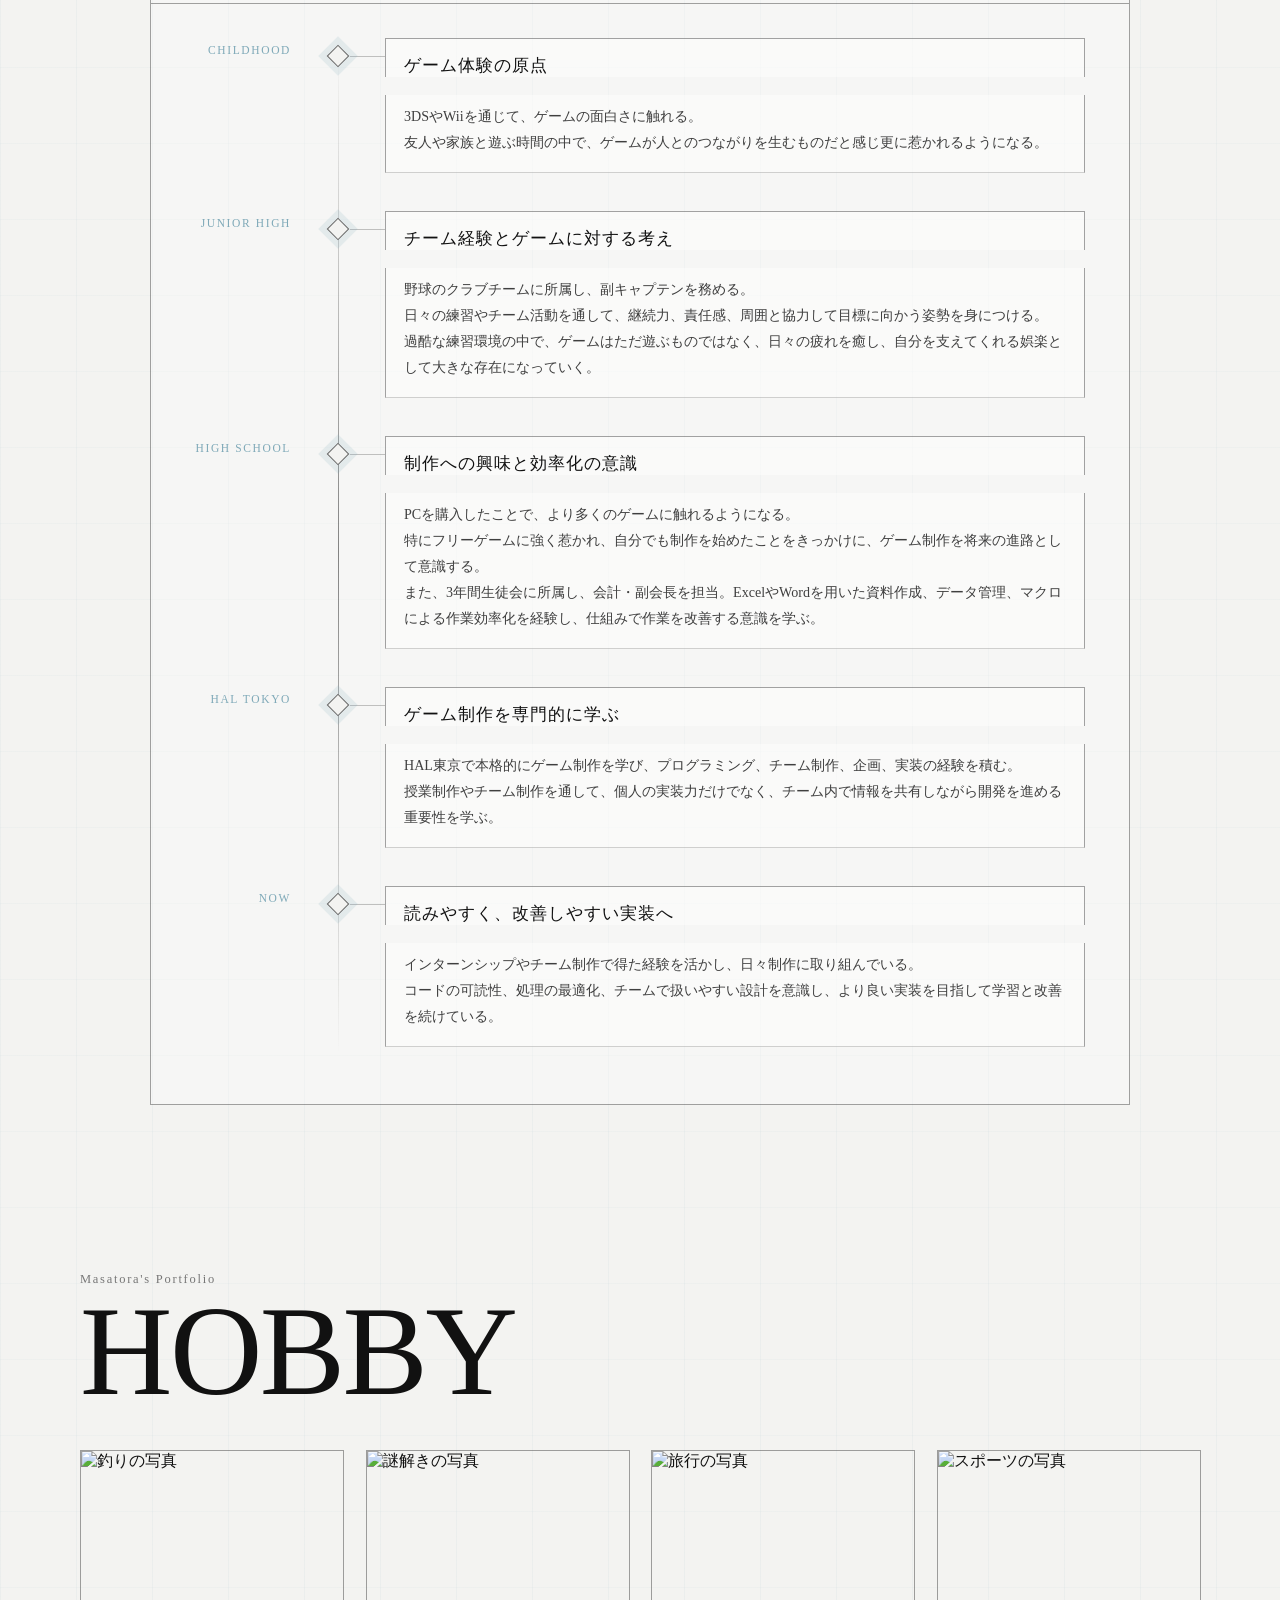
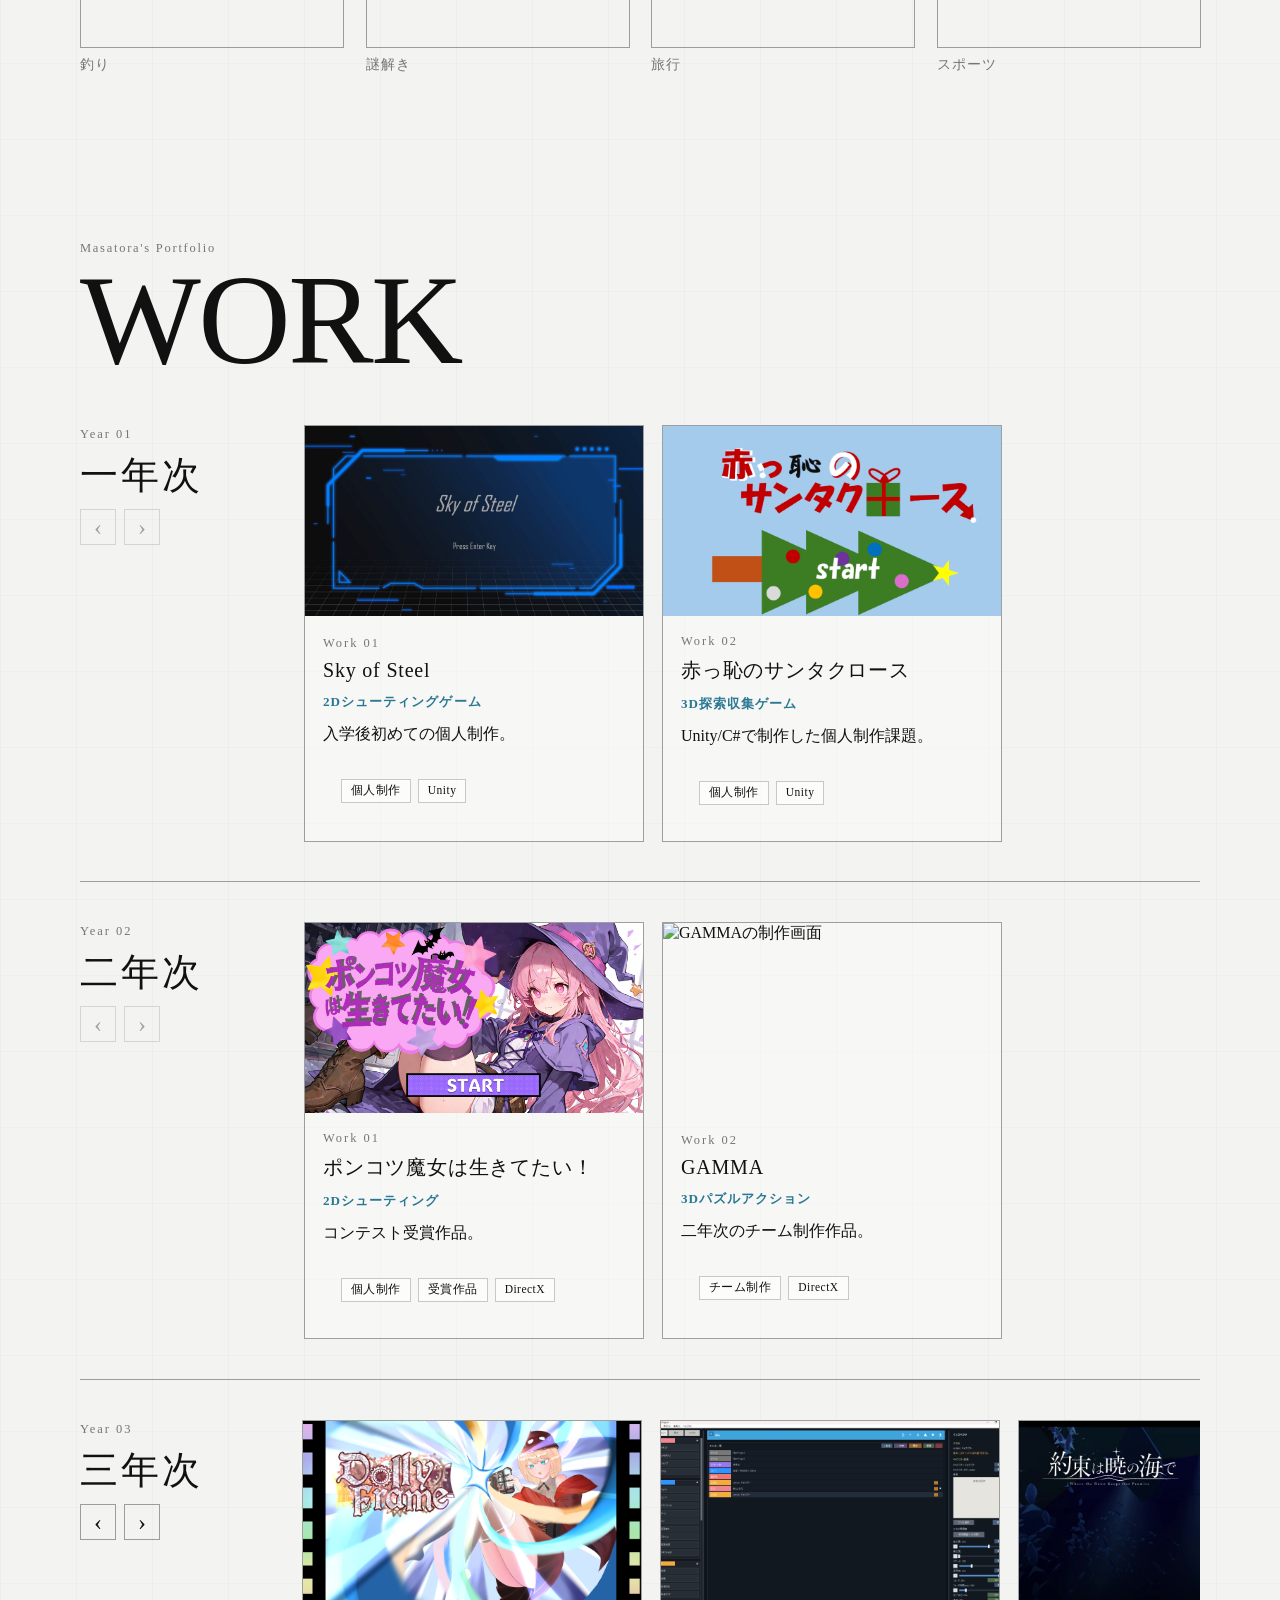
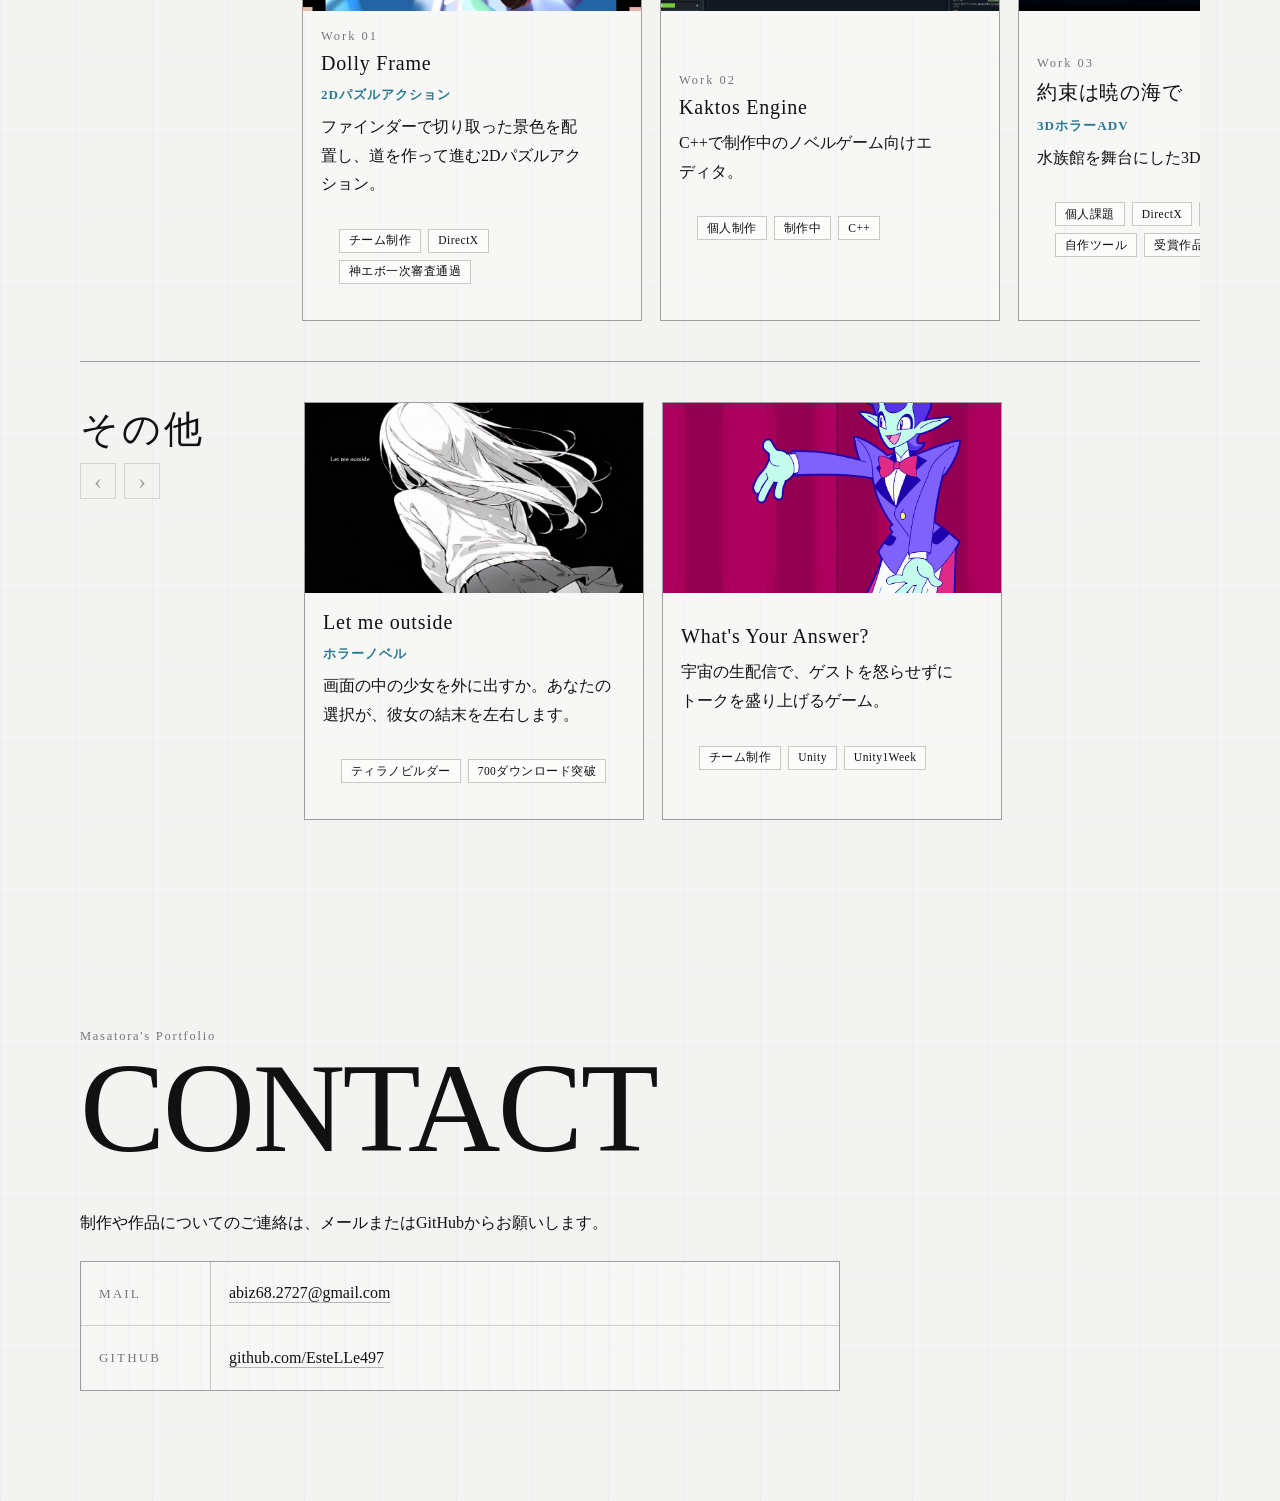
==== commit 15214c4a: "Improve mobile portfolio layouts and swipe navigation" ====
--- a/index.html
+++ b/index.html
@@ -4,7 +4,7 @@
     <meta charset="utf-8" />
     <meta name="viewport" content="width=device-width, initial-scale=1" />
     <title>Portfolio Kinetic Site</title>
-    <link rel="stylesheet" href="./styles.css?v=hobby-fit-1" />
+    <link rel="stylesheet" href="./styles.css?v=mobile-1" />
   </head>
   <body>
     <nav class="global-nav" aria-label="サイト内ナビゲーション">
@@ -1084,6 +1084,6 @@
       <button type="button" data-photo-prev aria-label="前の写真">‹</button>
       <button type="button" data-photo-next aria-label="次の写真">›</button>
     </dialog>
-    <script src="./script.js?v=hobby-fit-1"></script>
+    <script src="./script.js?v=mobile-1"></script>
   </body>
 </html>
--- a/styles.css
+++ b/styles.css
@@ -1751,6 +1751,32 @@
 @media (max-width: 860px) {
   .global-nav {
     justify-content: flex-start;
+    align-items: center;
+    gap: 4px;
+    height: 56px;
+    padding: 0 8px;
+    letter-spacing: 0;
+  }
+
+  .global-nav a {
+    display: grid;
+    place-items: center;
+    min-height: 44px;
+    padding-inline: 10px;
+  }
+
+  .global-nav a::after {
+    inset: auto 10px 3px;
+  }
+
+  .panel {
+    scroll-margin-top: 56px;
+  }
+
+  .hero-motto p {
+    white-space: normal;
+    font-size: 1rem;
+    letter-spacing: 0;
   }
 
   .hero,
@@ -1780,12 +1806,43 @@
   }
 
   .work-modal {
-    padding: 14px;
+    padding: 8px;
   }
 
   .work-modal-panel {
-    max-height: 90vh;
-    padding: 18px;
+    width: 100%;
+    min-width: 0;
+    max-height: calc(100dvh - 16px);
+    padding: 52px 14px 16px;
+    gap: 16px;
+    overscroll-behavior-y: contain;
+  }
+
+  .work-viewer,
+  .work-detail {
+    min-width: 0;
+  }
+
+  .work-detail h3 {
+    font-size: 1.75rem;
+  }
+
+  .modal-close,
+  .viewer-arrow,
+  .work-row-controls button,
+  #photo-viewer button {
+    min-width: 44px;
+    min-height: 44px;
+  }
+
+  .modal-close {
+    top: 4px;
+    right: 6px;
+  }
+
+  .character-carousel,
+  .viewer-stage:has(img.is-active) {
+    touch-action: pan-y pinch-zoom;
   }
 
   .work-year-head {
@@ -1817,7 +1874,23 @@
   }
 
   .work-media-thumbs {
-    grid-template-columns: 1fr;
+    grid-template-columns: none;
+    grid-auto-flow: column;
+    grid-auto-columns: min(72%, 160px);
+    overflow-x: auto;
+    scroll-snap-type: x proximity;
+  }
+
+  .work-media-thumbs button {
+    scroll-snap-align: start;
+  }
+
+  .work-media-thumbs span {
+    white-space: normal;
+  }
+
+  .contact-layout {
+    grid-template-columns: minmax(0, 1fr);
   }
 
   .life-chart-head {
@@ -1881,7 +1954,21 @@
   }
 
   .section-title h2 {
-    font-size: clamp(3.1rem, 18vw, 5rem);
+    font-size: 2.35rem;
+    letter-spacing: 0;
+  }
+
+  .hero-motto {
+    top: 8%;
+    left: 17%;
+    width: 66%;
+    gap: 4px;
+    padding: 2px 0;
+  }
+
+  .hero-motto span {
+    font-size: 0.8rem;
+    padding-top: 5px;
   }
 
   .gallery-grid {
@@ -1889,12 +1976,12 @@
   }
 
   .character-carousel {
-    grid-template-columns: 38px minmax(0, 1fr) 38px;
+    grid-template-columns: 44px minmax(0, 1fr) 44px;
     gap: 8px;
   }
 
   .character-copy {
-    --profile-side-gutter: 46px;
+    --profile-side-gutter: 52px;
   }
 
   .character-slide-frame {
@@ -1903,11 +1990,11 @@
 
   .character-slide {
     min-height: 420px;
-    padding: 20px;
+    padding: 12px;
   }
 
   .character-arrow {
-    width: 38px;
+    width: 44px;
     height: 52px;
     font-size: 2.2rem;
   }
